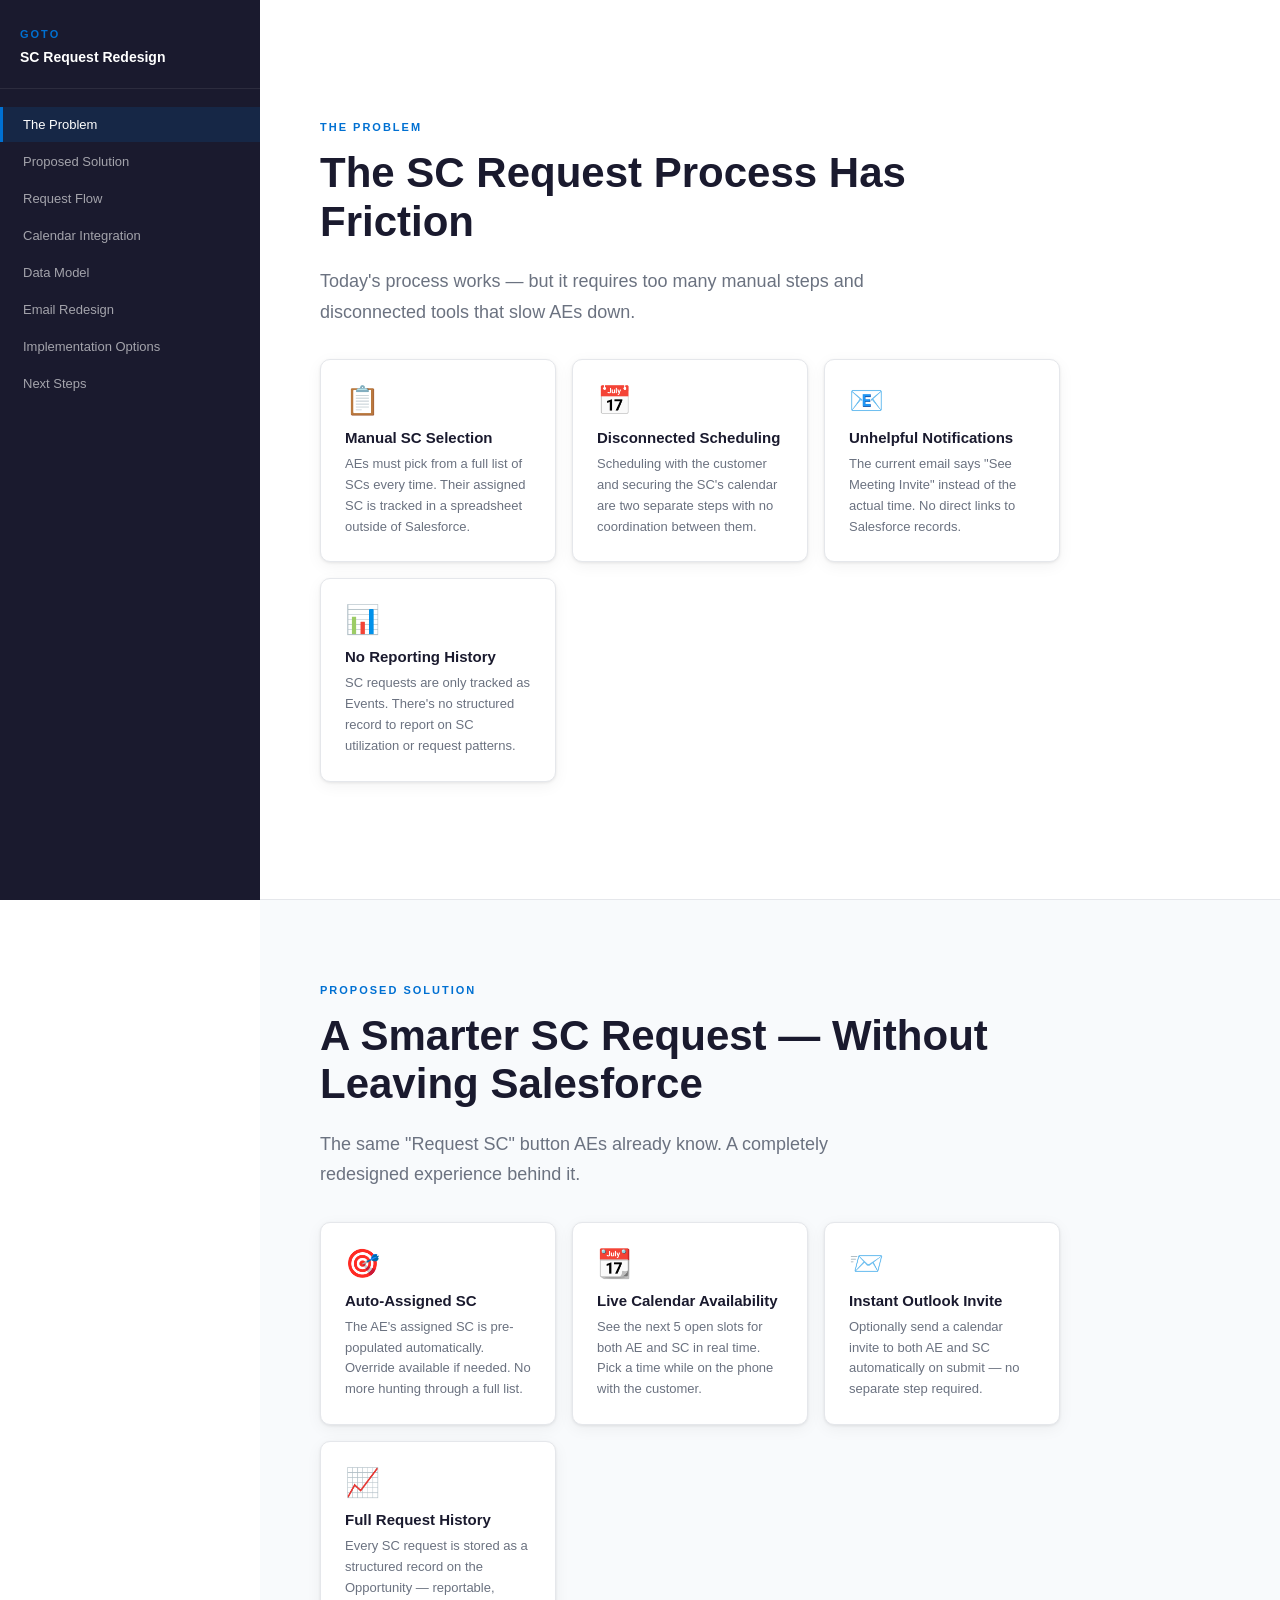
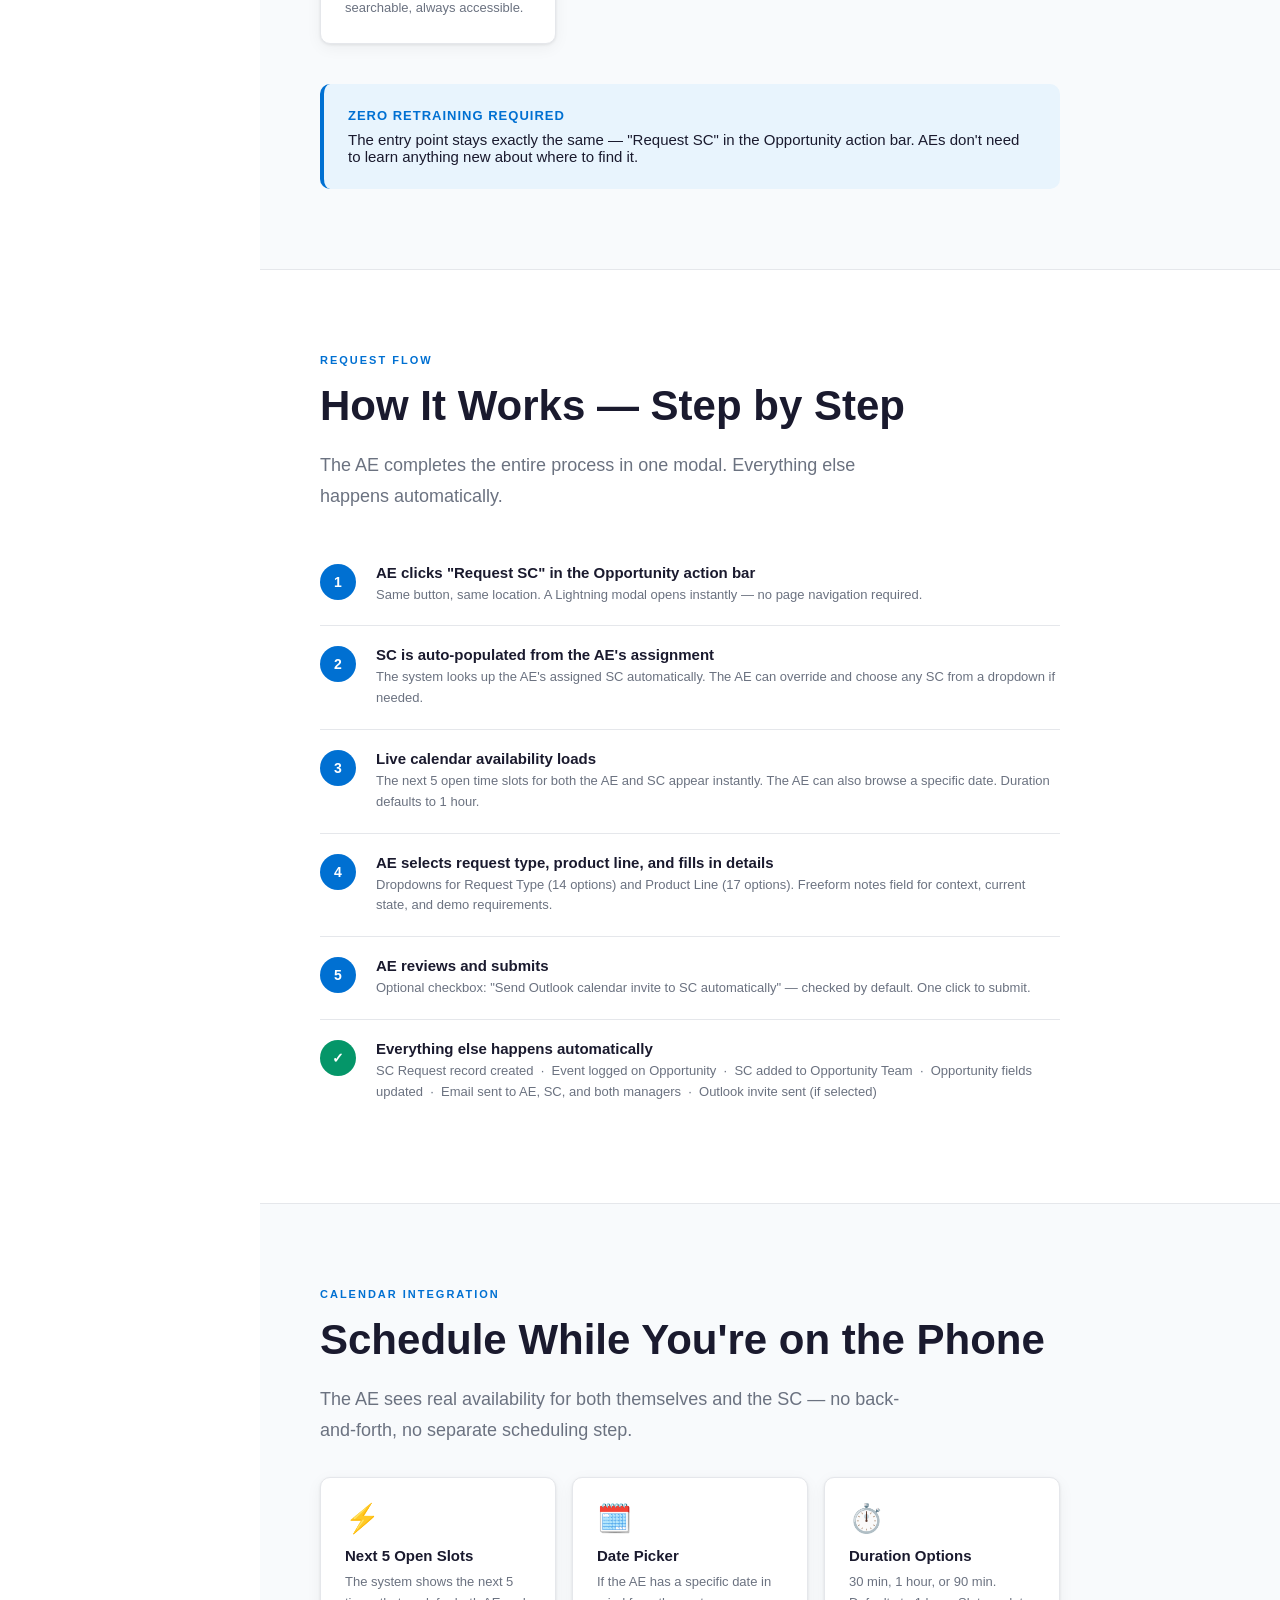
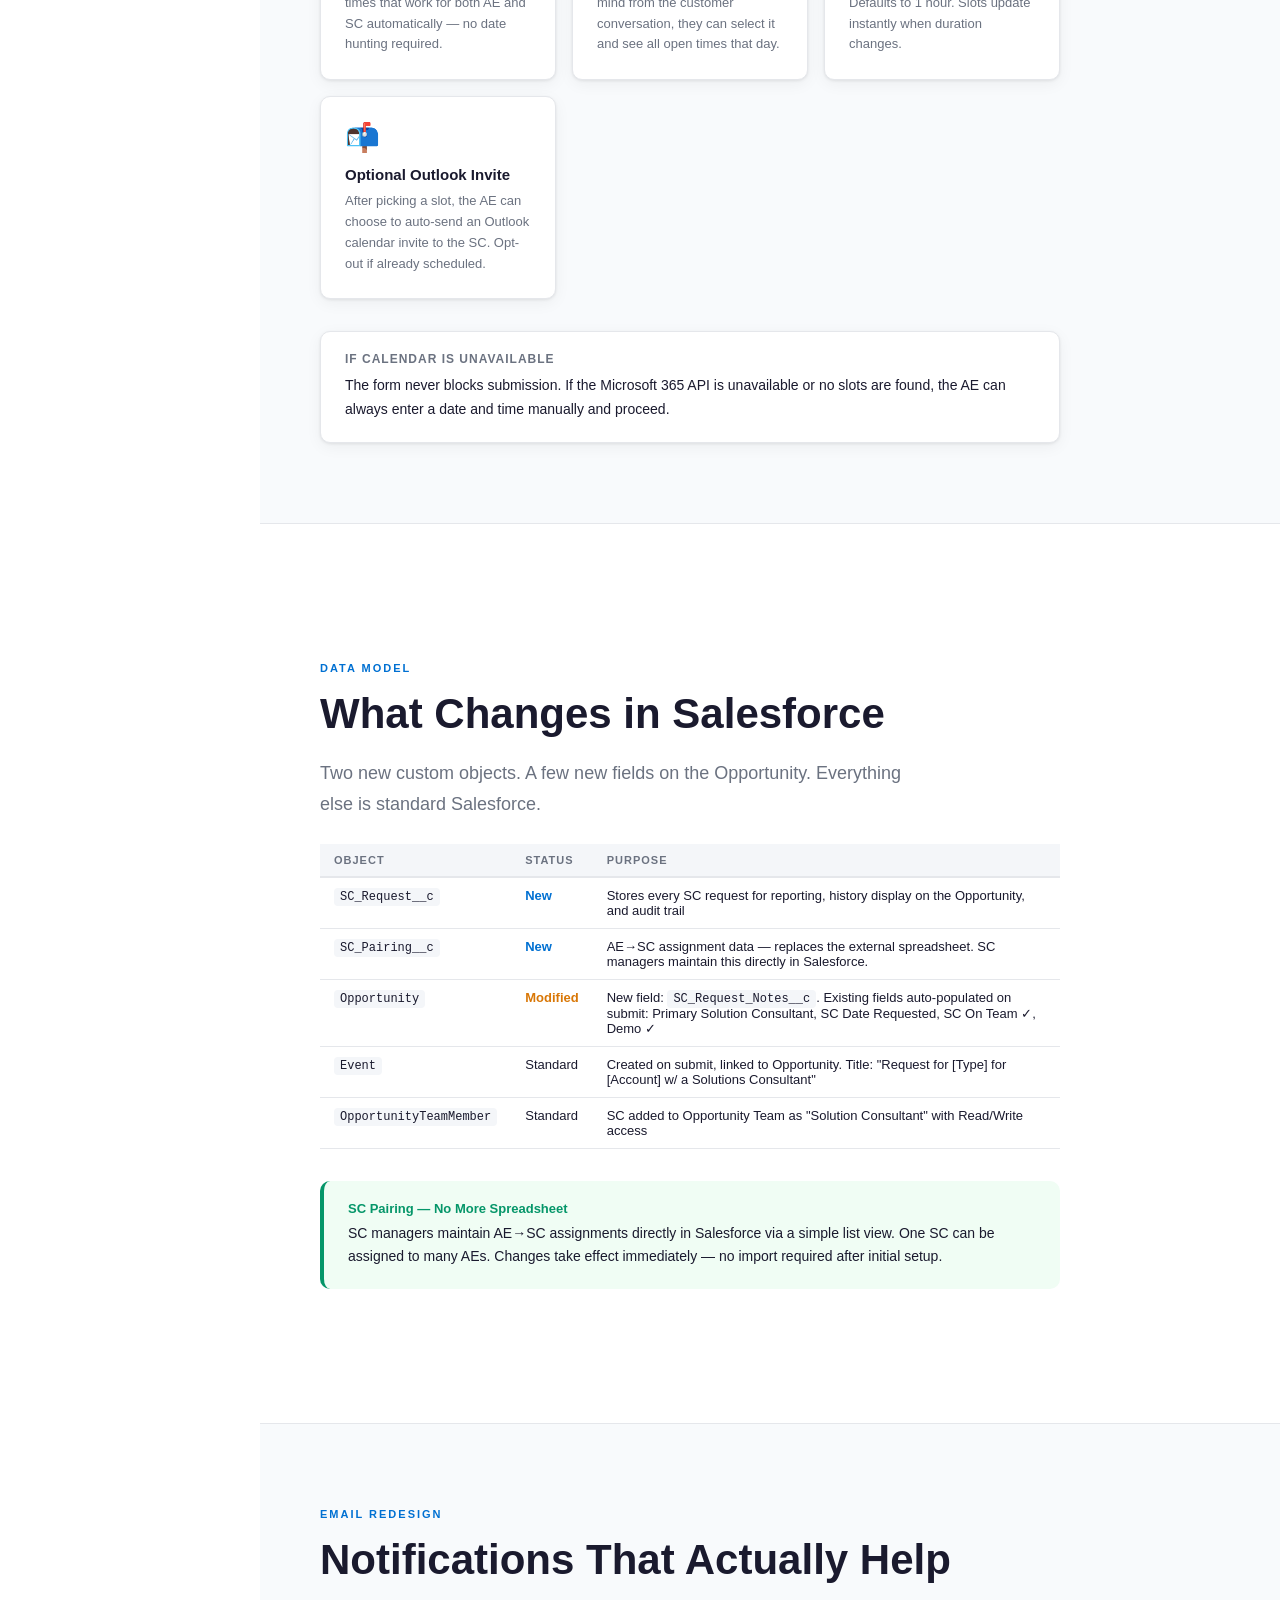
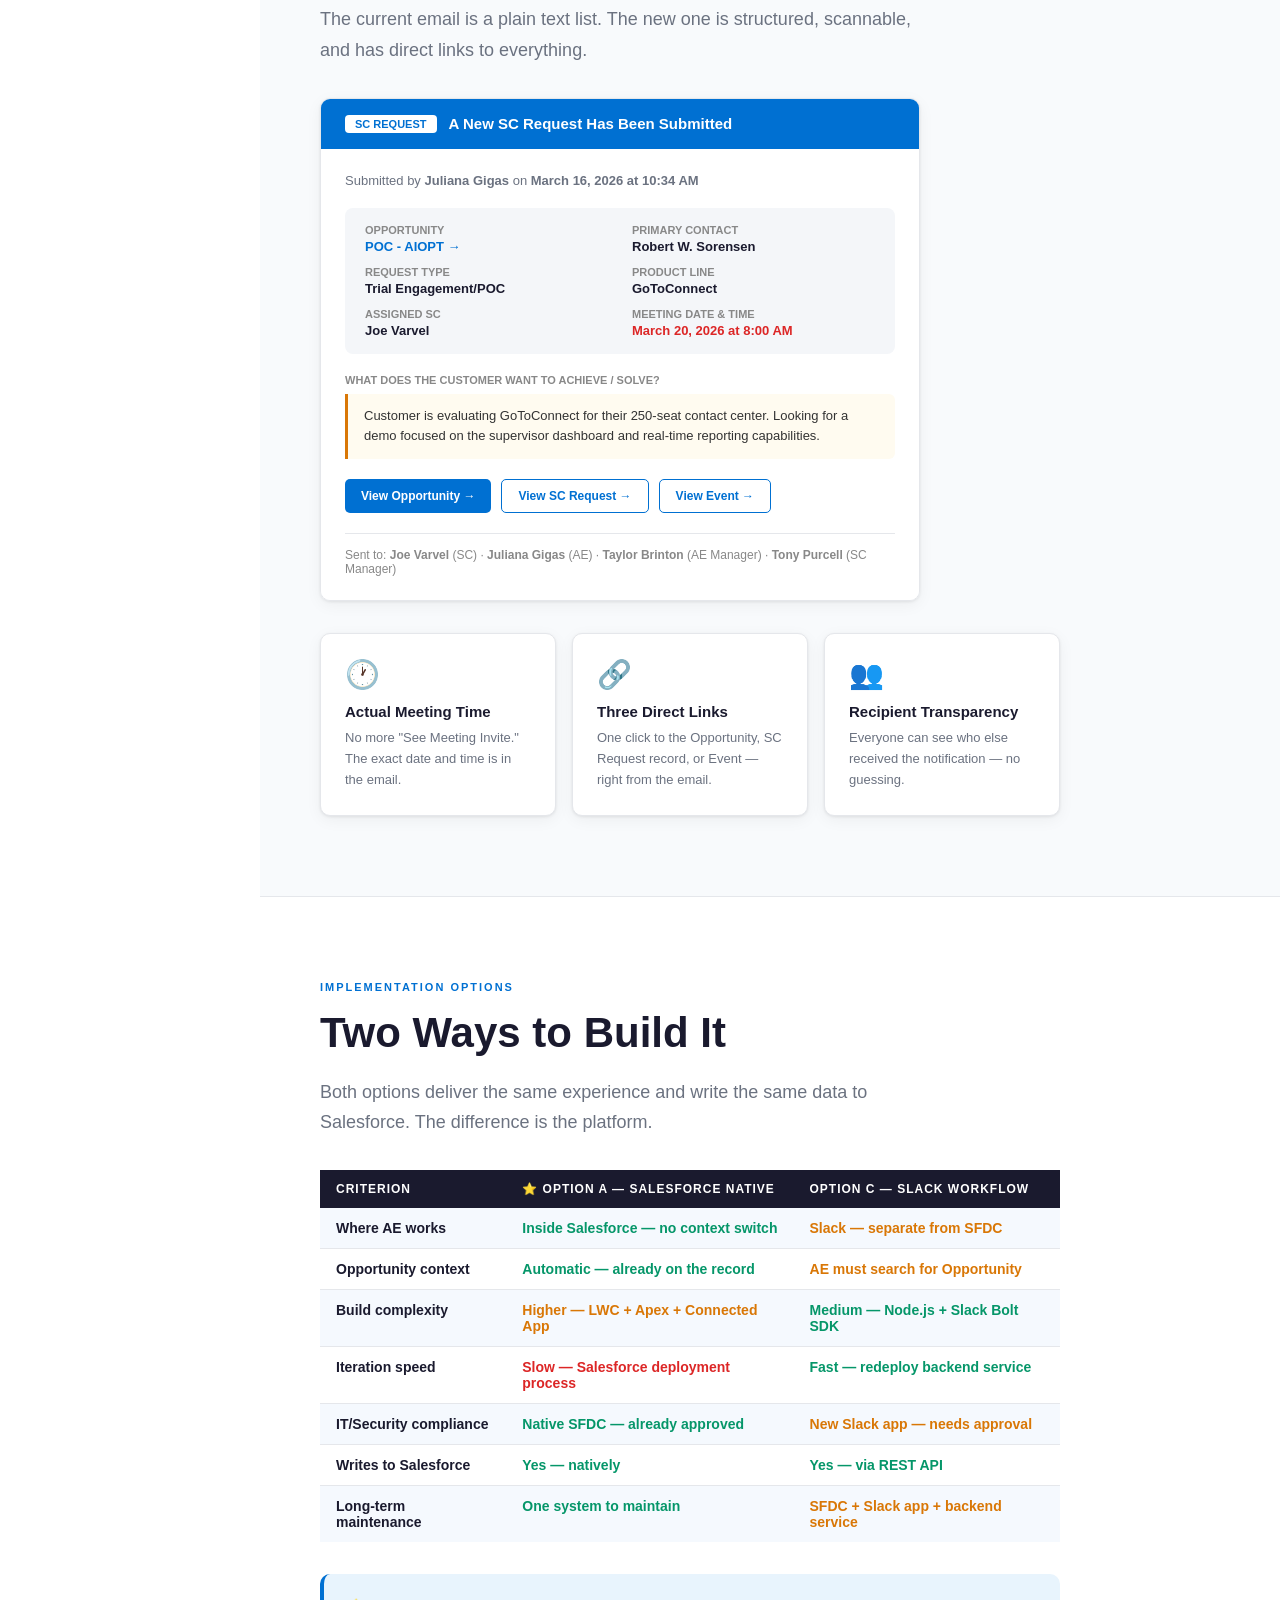
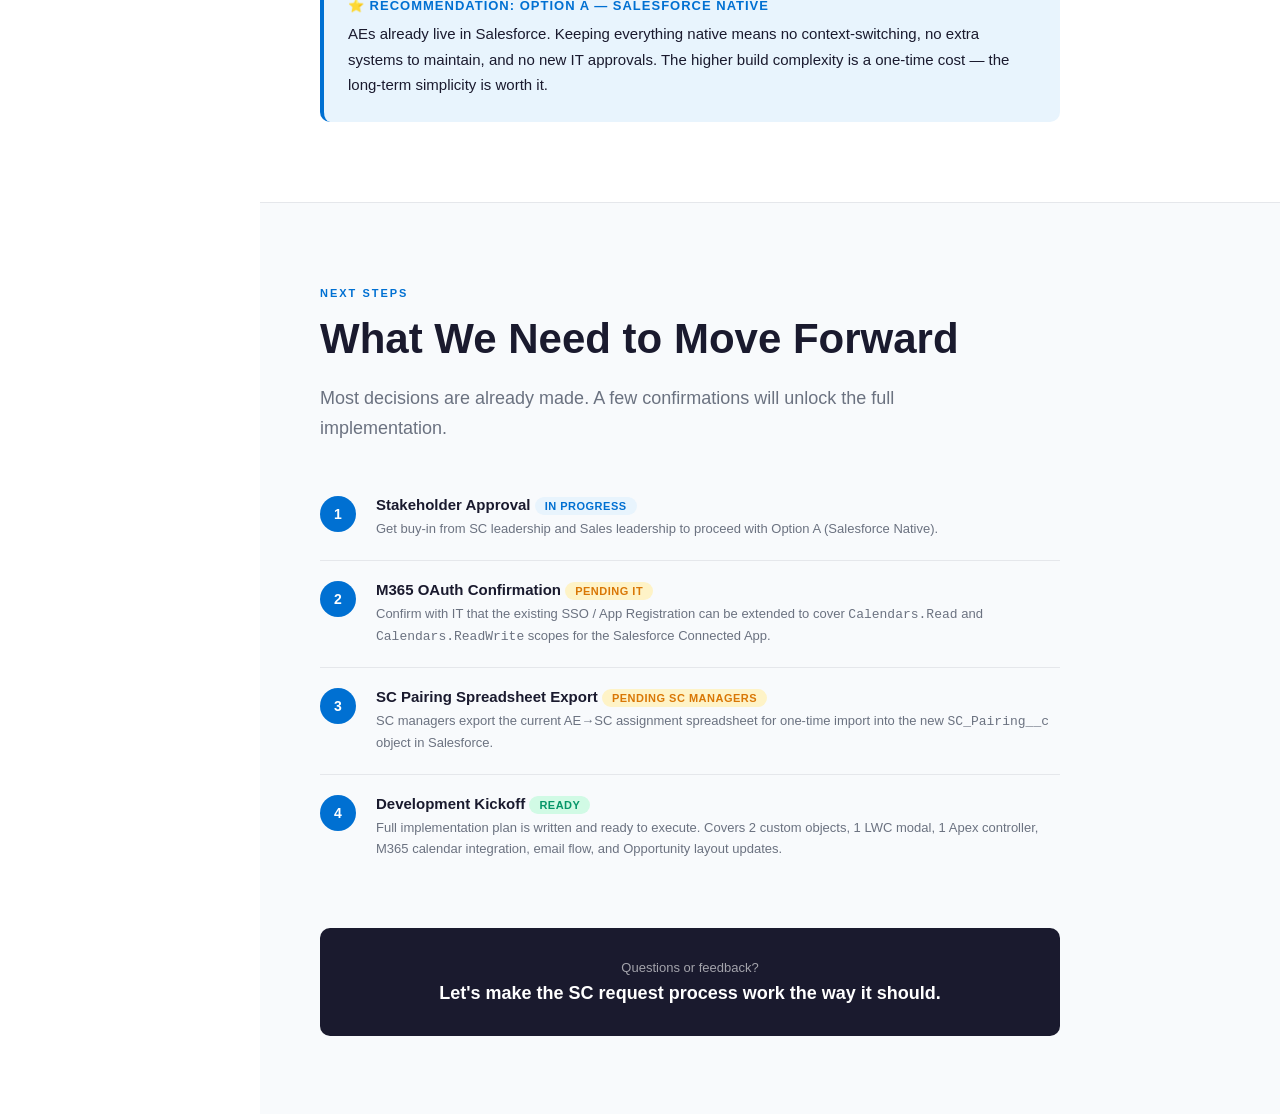
==== docs/index.html @ f07a1cd0 "feat: move site to docs/ root for GitHub Pages compatibility GitHub Pages only supports / or /docs a" ====
<!DOCTYPE html>
<html lang="en">
<head>
  <meta charset="UTF-8">
  <meta name="viewport" content="width=device-width, initial-scale=1.0">
  <title>SC Request Redesign — GoTo</title>
  <link rel="stylesheet" href="styles.css">
</head>
<body>
  <div class="layout">

    <!-- Sidebar nav -->
    <nav class="sidebar" id="sidebar">
      <div class="sidebar-header">
        <div class="sidebar-logo">GoTo</div>
        <div class="sidebar-title">SC Request Redesign</div>
      </div>
      <ul class="nav-list" id="nav-list">
        <li><a href="#problem" class="nav-link active">The Problem</a></li>
        <li><a href="#solution" class="nav-link">Proposed Solution</a></li>
        <li><a href="#flow" class="nav-link">Request Flow</a></li>
        <li><a href="#calendar" class="nav-link">Calendar Integration</a></li>
        <li><a href="#data-model" class="nav-link">Data Model</a></li>
        <li><a href="#email" class="nav-link">Email Redesign</a></li>
        <li><a href="#options" class="nav-link">Implementation Options</a></li>
        <li><a href="#next-steps" class="nav-link">Next Steps</a></li>
      </ul>
    </nav>

    <!-- Main content -->
    <main class="content" id="content">

      <!-- 1. The Problem -->
      <section id="problem" class="section">
        <div class="section-inner">
          <span class="section-label">The Problem</span>
          <h1>The SC Request Process Has Friction</h1>
          <p class="lead">Today's process works — but it requires too many manual steps and disconnected tools that slow AEs down.</p>
          <div class="cards">
            <div class="card">
              <div class="card-icon">📋</div>
              <h3>Manual SC Selection</h3>
              <p>AEs must pick from a full list of SCs every time. Their assigned SC is tracked in a spreadsheet outside of Salesforce.</p>
            </div>
            <div class="card">
              <div class="card-icon">📅</div>
              <h3>Disconnected Scheduling</h3>
              <p>Scheduling with the customer and securing the SC's calendar are two separate steps with no coordination between them.</p>
            </div>
            <div class="card">
              <div class="card-icon">📧</div>
              <h3>Unhelpful Notifications</h3>
              <p>The current email says "See Meeting Invite" instead of the actual time. No direct links to Salesforce records.</p>
            </div>
            <div class="card">
              <div class="card-icon">📊</div>
              <h3>No Reporting History</h3>
              <p>SC requests are only tracked as Events. There's no structured record to report on SC utilization or request patterns.</p>
            </div>
          </div>
        </div>
      </section>

      <!-- 2. Proposed Solution -->
      <section id="solution" class="section">
        <div class="section-inner">
          <span class="section-label">Proposed Solution</span>
          <h1>A Smarter SC Request — Without Leaving Salesforce</h1>
          <p class="lead">The same "Request SC" button AEs already know. A completely redesigned experience behind it.</p>
          <div class="cards">
            <div class="card">
              <div class="card-icon">🎯</div>
              <h3>Auto-Assigned SC</h3>
              <p>The AE's assigned SC is pre-populated automatically. Override available if needed. No more hunting through a full list.</p>
            </div>
            <div class="card">
              <div class="card-icon">📆</div>
              <h3>Live Calendar Availability</h3>
              <p>See the next 5 open slots for both AE and SC in real time. Pick a time while on the phone with the customer.</p>
            </div>
            <div class="card">
              <div class="card-icon">📨</div>
              <h3>Instant Outlook Invite</h3>
              <p>Optionally send a calendar invite to both AE and SC automatically on submit — no separate step required.</p>
            </div>
            <div class="card">
              <div class="card-icon">📈</div>
              <h3>Full Request History</h3>
              <p>Every SC request is stored as a structured record on the Opportunity — reportable, searchable, always accessible.</p>
            </div>
          </div>
          <div style="margin-top:40px;padding:24px;background:var(--blue-light);border-radius:var(--radius);border-left:4px solid var(--blue)">
            <p style="font-size:13px;font-weight:700;text-transform:uppercase;letter-spacing:1px;color:var(--blue);margin-bottom:8px">Zero Retraining Required</p>
            <p style="font-size:15px;color:var(--text)">The entry point stays exactly the same — "Request SC" in the Opportunity action bar. AEs don't need to learn anything new about where to find it.</p>
          </div>
        </div>
      </section>

      <!-- 3. Request Flow -->
      <section id="flow" class="section">
        <div class="section-inner">
          <span class="section-label">Request Flow</span>
          <h1>How It Works — Step by Step</h1>
          <p class="lead">The AE completes the entire process in one modal. Everything else happens automatically.</p>
          <div class="steps">
            <div class="step">
              <div class="step-num">1</div>
              <div class="step-body">
                <h3>AE clicks "Request SC" in the Opportunity action bar</h3>
                <p>Same button, same location. A Lightning modal opens instantly — no page navigation required.</p>
              </div>
            </div>
            <div class="step">
              <div class="step-num">2</div>
              <div class="step-body">
                <h3>SC is auto-populated from the AE's assignment</h3>
                <p>The system looks up the AE's assigned SC automatically. The AE can override and choose any SC from a dropdown if needed.</p>
              </div>
            </div>
            <div class="step">
              <div class="step-num">3</div>
              <div class="step-body">
                <h3>Live calendar availability loads</h3>
                <p>The next 5 open time slots for both the AE and SC appear instantly. The AE can also browse a specific date. Duration defaults to 1 hour.</p>
              </div>
            </div>
            <div class="step">
              <div class="step-num">4</div>
              <div class="step-body">
                <h3>AE selects request type, product line, and fills in details</h3>
                <p>Dropdowns for Request Type (14 options) and Product Line (17 options). Freeform notes field for context, current state, and demo requirements.</p>
              </div>
            </div>
            <div class="step">
              <div class="step-num">5</div>
              <div class="step-body">
                <h3>AE reviews and submits</h3>
                <p>Optional checkbox: "Send Outlook calendar invite to SC automatically" — checked by default. One click to submit.</p>
              </div>
            </div>
            <div class="step step-auto">
              <div class="step-num">✓</div>
              <div class="step-body">
                <h3>Everything else happens automatically</h3>
                <p>SC Request record created &nbsp;·&nbsp; Event logged on Opportunity &nbsp;·&nbsp; SC added to Opportunity Team &nbsp;·&nbsp; Opportunity fields updated &nbsp;·&nbsp; Email sent to AE, SC, and both managers &nbsp;·&nbsp; Outlook invite sent (if selected)</p>
              </div>
            </div>
          </div>
        </div>
      </section>

      <!-- 4. Calendar Integration -->
      <section id="calendar" class="section">
        <div class="section-inner">
          <span class="section-label">Calendar Integration</span>
          <h1>Schedule While You're on the Phone</h1>
          <p class="lead">The AE sees real availability for both themselves and the SC — no back-and-forth, no separate scheduling step.</p>
          <div class="cards">
            <div class="card">
              <div class="card-icon">⚡</div>
              <h3>Next 5 Open Slots</h3>
              <p>The system shows the next 5 times that work for both AE and SC automatically — no date hunting required.</p>
            </div>
            <div class="card">
              <div class="card-icon">🗓️</div>
              <h3>Date Picker</h3>
              <p>If the AE has a specific date in mind from the customer conversation, they can select it and see all open times that day.</p>
            </div>
            <div class="card">
              <div class="card-icon">⏱️</div>
              <h3>Duration Options</h3>
              <p>30 min, 1 hour, or 90 min. Defaults to 1 hour. Slots update instantly when duration changes.</p>
            </div>
            <div class="card">
              <div class="card-icon">📬</div>
              <h3>Optional Outlook Invite</h3>
              <p>After picking a slot, the AE can choose to auto-send an Outlook calendar invite to the SC. Opt-out if already scheduled.</p>
            </div>
          </div>
          <div style="margin-top:32px;padding:20px 24px;background:#fff;border:1px solid var(--border);border-radius:var(--radius);box-shadow:var(--shadow)">
            <p style="font-size:12px;font-weight:700;text-transform:uppercase;letter-spacing:1px;color:var(--text-muted);margin-bottom:8px">If calendar is unavailable</p>
            <p style="font-size:14px;color:var(--text);line-height:1.7">The form never blocks submission. If the Microsoft 365 API is unavailable or no slots are found, the AE can always enter a date and time manually and proceed.</p>
          </div>
        </div>
      </section>

      <!-- 5. Data Model -->
      <section id="data-model" class="section">
        <div class="section-inner">
          <span class="section-label">Data Model</span>
          <h1>What Changes in Salesforce</h1>
          <p class="lead">Two new custom objects. A few new fields on the Opportunity. Everything else is standard Salesforce.</p>
          <table class="data-table">
            <thead>
              <tr>
                <th>Object</th>
                <th>Status</th>
                <th>Purpose</th>
              </tr>
            </thead>
            <tbody>
              <tr>
                <td><code>SC_Request__c</code></td>
                <td><span class="new">New</span></td>
                <td>Stores every SC request for reporting, history display on the Opportunity, and audit trail</td>
              </tr>
              <tr>
                <td><code>SC_Pairing__c</code></td>
                <td><span class="new">New</span></td>
                <td>AE→SC assignment data — replaces the external spreadsheet. SC managers maintain this directly in Salesforce.</td>
              </tr>
              <tr>
                <td><code>Opportunity</code></td>
                <td><span class="modified">Modified</span></td>
                <td>New field: <code>SC_Request_Notes__c</code>. Existing fields auto-populated on submit: Primary Solution Consultant, SC Date Requested, SC On Team ✓, Demo ✓</td>
              </tr>
              <tr>
                <td><code>Event</code></td>
                <td>Standard</td>
                <td>Created on submit, linked to Opportunity. Title: "Request for [Type] for [Account] w/ a Solutions Consultant"</td>
              </tr>
              <tr>
                <td><code>OpportunityTeamMember</code></td>
                <td>Standard</td>
                <td>SC added to Opportunity Team as "Solution Consultant" with Read/Write access</td>
              </tr>
            </tbody>
          </table>
          <div style="margin-top:32px;padding:20px 24px;background:#f0fdf4;border-radius:var(--radius);border-left:4px solid var(--green)">
            <p style="font-size:13px;font-weight:700;color:var(--green);margin-bottom:6px">SC Pairing — No More Spreadsheet</p>
            <p style="font-size:14px;color:var(--text);line-height:1.7">SC managers maintain AE→SC assignments directly in Salesforce via a simple list view. One SC can be assigned to many AEs. Changes take effect immediately — no import required after initial setup.</p>
          </div>
        </div>
      </section>

      <!-- 6. Email Redesign -->
      <section id="email" class="section">
        <div class="section-inner">
          <span class="section-label">Email Redesign</span>
          <h1>Notifications That Actually Help</h1>
          <p class="lead">The current email is a plain text list. The new one is structured, scannable, and has direct links to everything.</p>
          <div class="email-mockup">
            <div class="email-header">
              <div class="email-header-badge">SC REQUEST</div>
              <div class="email-header-title">A New SC Request Has Been Submitted</div>
            </div>
            <div class="email-body">
              <p class="email-meta">Submitted by <strong>Juliana Gigas</strong> on <strong>March 16, 2026 at 10:34 AM</strong></p>
              <div class="email-grid">
                <div>
                  <div class="email-field-label">Opportunity</div>
                  <div class="email-field-value link">POC - AIOPT →</div>
                </div>
                <div>
                  <div class="email-field-label">Primary Contact</div>
                  <div class="email-field-value">Robert W. Sorensen</div>
                </div>
                <div>
                  <div class="email-field-label">Request Type</div>
                  <div class="email-field-value">Trial Engagement/POC</div>
                </div>
                <div>
                  <div class="email-field-label">Product Line</div>
                  <div class="email-field-value">GoToConnect</div>
                </div>
                <div>
                  <div class="email-field-label">Assigned SC</div>
                  <div class="email-field-value">Joe Varvel</div>
                </div>
                <div>
                  <div class="email-field-label">Meeting Date &amp; Time</div>
                  <div class="email-field-value date">March 20, 2026 at 8:00 AM</div>
                </div>
              </div>
              <div class="email-notes">
                <div class="email-notes-label">What does the customer want to achieve / solve?</div>
                <div class="email-notes-body">Customer is evaluating GoToConnect for their 250-seat contact center. Looking for a demo focused on the supervisor dashboard and real-time reporting capabilities.</div>
              </div>
              <div class="email-actions">
                <button class="email-btn email-btn-primary">View Opportunity →</button>
                <button class="email-btn email-btn-secondary">View SC Request →</button>
                <button class="email-btn email-btn-secondary">View Event →</button>
              </div>
              <div class="email-footer">
                Sent to: <strong>Joe Varvel</strong> (SC) · <strong>Juliana Gigas</strong> (AE) · <strong>Taylor Brinton</strong> (AE Manager) · <strong>Tony Purcell</strong> (SC Manager)
              </div>
            </div>
          </div>
          <div class="cards" style="margin-top:32px">
            <div class="card">
              <div class="card-icon">🕐</div>
              <h3>Actual Meeting Time</h3>
              <p>No more "See Meeting Invite." The exact date and time is in the email.</p>
            </div>
            <div class="card">
              <div class="card-icon">🔗</div>
              <h3>Three Direct Links</h3>
              <p>One click to the Opportunity, SC Request record, or Event — right from the email.</p>
            </div>
            <div class="card">
              <div class="card-icon">👥</div>
              <h3>Recipient Transparency</h3>
              <p>Everyone can see who else received the notification — no guessing.</p>
            </div>
          </div>
        </div>
      </section>

      <!-- 7. Implementation Options -->
      <section id="options" class="section">
        <div class="section-inner">
          <span class="section-label">Implementation Options</span>
          <h1>Two Ways to Build It</h1>
          <p class="lead">Both options deliver the same experience and write the same data to Salesforce. The difference is the platform.</p>
          <table class="compare">
            <thead>
              <tr>
                <th>Criterion</th>
                <th>⭐ Option A — Salesforce Native</th>
                <th>Option C — Slack Workflow</th>
              </tr>
            </thead>
            <tbody>
              <tr class="highlight">
                <td><strong>Where AE works</strong></td>
                <td class="yes">Inside Salesforce — no context switch</td>
                <td class="partial">Slack — separate from SFDC</td>
              </tr>
              <tr>
                <td><strong>Opportunity context</strong></td>
                <td class="yes">Automatic — already on the record</td>
                <td class="partial">AE must search for Opportunity</td>
              </tr>
              <tr class="highlight">
                <td><strong>Build complexity</strong></td>
                <td class="partial">Higher — LWC + Apex + Connected App</td>
                <td class="yes">Medium — Node.js + Slack Bolt SDK</td>
              </tr>
              <tr>
                <td><strong>Iteration speed</strong></td>
                <td class="no">Slow — Salesforce deployment process</td>
                <td class="yes">Fast — redeploy backend service</td>
              </tr>
              <tr class="highlight">
                <td><strong>IT/Security compliance</strong></td>
                <td class="yes">Native SFDC — already approved</td>
                <td class="partial">New Slack app — needs approval</td>
              </tr>
              <tr>
                <td><strong>Writes to Salesforce</strong></td>
                <td class="yes">Yes — natively</td>
                <td class="yes">Yes — via REST API</td>
              </tr>
              <tr class="highlight">
                <td><strong>Long-term maintenance</strong></td>
                <td class="yes">One system to maintain</td>
                <td class="partial">SFDC + Slack app + backend service</td>
              </tr>
            </tbody>
          </table>
          <div style="margin-top:32px;padding:24px;background:var(--blue-light);border-radius:var(--radius);border-left:4px solid var(--blue)">
            <p style="font-size:13px;font-weight:700;text-transform:uppercase;letter-spacing:1px;color:var(--blue);margin-bottom:8px">⭐ Recommendation: Option A — Salesforce Native</p>
            <p style="font-size:15px;color:var(--text);line-height:1.7">AEs already live in Salesforce. Keeping everything native means no context-switching, no extra systems to maintain, and no new IT approvals. The higher build complexity is a one-time cost — the long-term simplicity is worth it.</p>
          </div>
        </div>
      </section>

      <!-- 8. Next Steps -->
      <section id="next-steps" class="section">
        <div class="section-inner">
          <span class="section-label">Next Steps</span>
          <h1>What We Need to Move Forward</h1>
          <p class="lead">Most decisions are already made. A few confirmations will unlock the full implementation.</p>
          <div class="steps">
            <div class="step">
              <div class="step-num">1</div>
              <div class="step-body">
                <h3>Stakeholder Approval <span class="badge badge-blue">In Progress</span></h3>
                <p>Get buy-in from SC leadership and Sales leadership to proceed with Option A (Salesforce Native).</p>
              </div>
            </div>
            <div class="step">
              <div class="step-num">2</div>
              <div class="step-body">
                <h3>M365 OAuth Confirmation <span class="badge badge-amber">Pending IT</span></h3>
                <p>Confirm with IT that the existing SSO / App Registration can be extended to cover <code>Calendars.Read</code> and <code>Calendars.ReadWrite</code> scopes for the Salesforce Connected App.</p>
              </div>
            </div>
            <div class="step">
              <div class="step-num">3</div>
              <div class="step-body">
                <h3>SC Pairing Spreadsheet Export <span class="badge badge-amber">Pending SC Managers</span></h3>
                <p>SC managers export the current AE→SC assignment spreadsheet for one-time import into the new <code>SC_Pairing__c</code> object in Salesforce.</p>
              </div>
            </div>
            <div class="step">
              <div class="step-num">4</div>
              <div class="step-body">
                <h3>Development Kickoff <span class="badge badge-green">Ready</span></h3>
                <p>Full implementation plan is written and ready to execute. Covers 2 custom objects, 1 LWC modal, 1 Apex controller, M365 calendar integration, email flow, and Opportunity layout updates.</p>
              </div>
            </div>
          </div>
          <div style="margin-top:48px;padding:32px;background:var(--text);border-radius:var(--radius);text-align:center">
            <p style="color:rgba(255,255,255,0.6);font-size:13px;margin-bottom:8px">Questions or feedback?</p>
            <p style="color:#fff;font-size:18px;font-weight:600">Let's make the SC request process work the way it should.</p>
          </div>
        </div>
      </section>

    </main>
  </div>
  <script src="app.js"></script>
</body>
</html>
---- docs/styles.css ----
/* ── Reset & base ─────────────────────────── */
*, *::before, *::after { box-sizing: border-box; margin: 0; padding: 0; }

:root {
  --sidebar-width: 260px;
  --blue: #0070d2;
  --blue-dark: #005fb2;
  --blue-light: #e8f4fd;
  --text: #1a1a2e;
  --text-muted: #6b7280;
  --border: #e5e7eb;
  --bg: #ffffff;
  --section-bg-alt: #f8fafc;
  --green: #059669;
  --amber: #d97706;
  --red: #dc2626;
  --radius: 10px;
  --shadow: 0 1px 3px rgba(0,0,0,0.08), 0 4px 16px rgba(0,0,0,0.05);
}

html { scroll-behavior: smooth; }
body { font-family: -apple-system, BlinkMacSystemFont, 'Segoe UI', sans-serif; color: var(--text); background: var(--bg); }

/* ── Layout ───────────────────────────────── */
.layout { display: flex; min-height: 100vh; }

/* ── Sidebar ──────────────────────────────── */
.sidebar {
  width: var(--sidebar-width);
  background: var(--text);
  position: fixed;
  top: 0; left: 0; bottom: 0;
  display: flex; flex-direction: column;
  z-index: 100;
  overflow-y: auto;
}
.sidebar-header {
  padding: 28px 20px 20px;
  border-bottom: 1px solid rgba(255,255,255,0.08);
}
.sidebar-logo {
  font-size: 11px; font-weight: 700; letter-spacing: 2px;
  text-transform: uppercase; color: var(--blue); margin-bottom: 8px;
}
.sidebar-title {
  font-size: 14px; font-weight: 600; color: #fff; line-height: 1.4;
}
.nav-list { list-style: none; padding: 16px 0; }
.nav-list li { margin: 2px 0; }
.nav-link {
  display: block; padding: 10px 20px;
  color: rgba(255,255,255,0.6); text-decoration: none;
  font-size: 13px; font-weight: 500;
  transition: all 0.15s; border-left: 3px solid transparent;
}
.nav-link:hover { color: #fff; background: rgba(255,255,255,0.06); }
.nav-link.active { color: #fff; border-left-color: var(--blue); background: rgba(0,112,210,0.15); }

/* ── Content ──────────────────────────────── */
.content { margin-left: var(--sidebar-width); flex: 1; }

/* ── Sections ─────────────────────────────── */
.section { min-height: 100vh; display: flex; align-items: center; border-bottom: 1px solid var(--border); }
.section:nth-child(even) { background: var(--section-bg-alt); }
.section-inner { max-width: 860px; padding: 80px 60px; width: 100%; }
.section-label {
  display: inline-block; font-size: 11px; font-weight: 700;
  letter-spacing: 2px; text-transform: uppercase;
  color: var(--blue); margin-bottom: 16px;
}
.section-inner h1 { font-size: 42px; font-weight: 700; line-height: 1.15; margin-bottom: 20px; color: var(--text); }
.lead { font-size: 18px; color: var(--text-muted); line-height: 1.7; max-width: 600px; }

/* ── Cards ────────────────────────────────── */
.cards { display: grid; grid-template-columns: repeat(auto-fit, minmax(220px, 1fr)); gap: 16px; margin-top: 32px; }
.card { background: var(--bg); border: 1px solid var(--border); border-radius: var(--radius); padding: 24px; box-shadow: var(--shadow); }
.card-icon { font-size: 28px; margin-bottom: 12px; }
.card h3 { font-size: 15px; font-weight: 600; margin-bottom: 8px; }
.card p { font-size: 13px; color: var(--text-muted); line-height: 1.6; }

/* ── Comparison table ─────────────────────── */
.compare { width: 100%; border-collapse: collapse; margin-top: 32px; font-size: 14px; }
.compare th { background: var(--text); color: #fff; padding: 12px 16px; text-align: left; font-size: 12px; text-transform: uppercase; letter-spacing: 1px; }
.compare td { padding: 12px 16px; border-bottom: 1px solid var(--border); vertical-align: top; }
.compare tr:last-child td { border-bottom: none; }
.compare .yes { color: var(--green); font-weight: 600; }
.compare .no { color: var(--red); font-weight: 600; }
.compare .partial { color: var(--amber); font-weight: 600; }
.compare .highlight { background: rgba(0,112,210,0.04); }

/* ── Step flow ────────────────────────────── */
.steps { margin-top: 32px; display: flex; flex-direction: column; gap: 0; }
.step { display: flex; gap: 20px; align-items: flex-start; padding: 20px 0; border-bottom: 1px solid var(--border); }
.step:last-child { border-bottom: none; }
.step-num { width: 36px; height: 36px; border-radius: 50%; background: var(--blue); color: #fff; display: flex; align-items: center; justify-content: center; font-size: 14px; font-weight: 700; flex-shrink: 0; }
.step-body h3 { font-size: 15px; font-weight: 600; margin-bottom: 4px; }
.step-body p { font-size: 13px; color: var(--text-muted); line-height: 1.6; }
.step-auto .step-num { background: var(--green); }

/* ── Badge ────────────────────────────────── */
.badge { display: inline-block; padding: 3px 10px; border-radius: 20px; font-size: 11px; font-weight: 600; text-transform: uppercase; letter-spacing: 0.5px; }
.badge-blue { background: var(--blue-light); color: var(--blue); }
.badge-green { background: #d1fae5; color: var(--green); }
.badge-amber { background: #fef3c7; color: var(--amber); }

/* ── Email mockup ─────────────────────────── */
.email-mockup { border: 1px solid var(--border); border-radius: var(--radius); overflow: hidden; box-shadow: var(--shadow); margin-top: 32px; max-width: 600px; }
.email-header { background: var(--blue); padding: 16px 24px; display: flex; align-items: center; gap: 12px; }
.email-header-badge { background: #fff; color: var(--blue); font-size: 11px; font-weight: 700; padding: 3px 10px; border-radius: 4px; }
.email-header-title { color: #fff; font-size: 15px; font-weight: 600; }
.email-body { padding: 24px; background: #fff; color: var(--text); }
.email-meta { font-size: 13px; color: var(--text-muted); margin-bottom: 20px; }
.email-grid { display: grid; grid-template-columns: 1fr 1fr; gap: 12px 24px; background: #f4f6f9; border-radius: 8px; padding: 16px 20px; margin-bottom: 20px; }
.email-field-label { font-size: 11px; text-transform: uppercase; color: #888; font-weight: 600; margin-bottom: 3px; }
.email-field-value { font-size: 13px; font-weight: 600; }
.email-field-value.link { color: var(--blue); }
.email-field-value.date { color: var(--red); }
.email-notes { margin-bottom: 20px; }
.email-notes-label { font-size: 11px; text-transform: uppercase; color: #888; font-weight: 600; margin-bottom: 8px; }
.email-notes-body { background: #fffbf0; border-left: 3px solid var(--amber); padding: 12px 16px; border-radius: 0 6px 6px 0; font-size: 13px; line-height: 1.6; color: #333; }
.email-actions { display: flex; gap: 10px; margin-bottom: 20px; flex-wrap: wrap; }
.email-btn { padding: 9px 16px; border-radius: 5px; font-size: 12px; font-weight: 600; cursor: pointer; border: none; }
.email-btn-primary { background: var(--blue); color: #fff; }
.email-btn-secondary { background: #fff; color: var(--blue); border: 1.5px solid var(--blue); }
.email-footer { border-top: 1px solid var(--border); padding-top: 14px; font-size: 12px; color: #888; }

/* ── Data table ───────────────────────────── */
.data-table { width: 100%; border-collapse: collapse; font-size: 13px; margin-top: 24px; }
.data-table th { background: #f4f6f9; padding: 10px 14px; text-align: left; font-size: 11px; text-transform: uppercase; letter-spacing: 1px; color: var(--text-muted); border-bottom: 2px solid var(--border); }
.data-table td { padding: 10px 14px; border-bottom: 1px solid var(--border); vertical-align: top; }
.data-table code { background: #f4f6f9; padding: 2px 6px; border-radius: 4px; font-size: 12px; font-family: 'SF Mono', 'Fira Code', monospace; }
.data-table .new { color: var(--blue); font-weight: 600; }
.data-table .modified { color: var(--amber); font-weight: 600; }

/* ── Responsive ───────────────────────────── */
@media (max-width: 768px) {
  .sidebar { transform: translateX(-100%); transition: transform 0.2s; }
  .sidebar.open { transform: translateX(0); }
  .content { margin-left: 0; }
  .section-inner { padding: 48px 24px; }
  .section-inner h1 { font-size: 28px; }
  .email-grid { grid-template-columns: 1fr; }
}
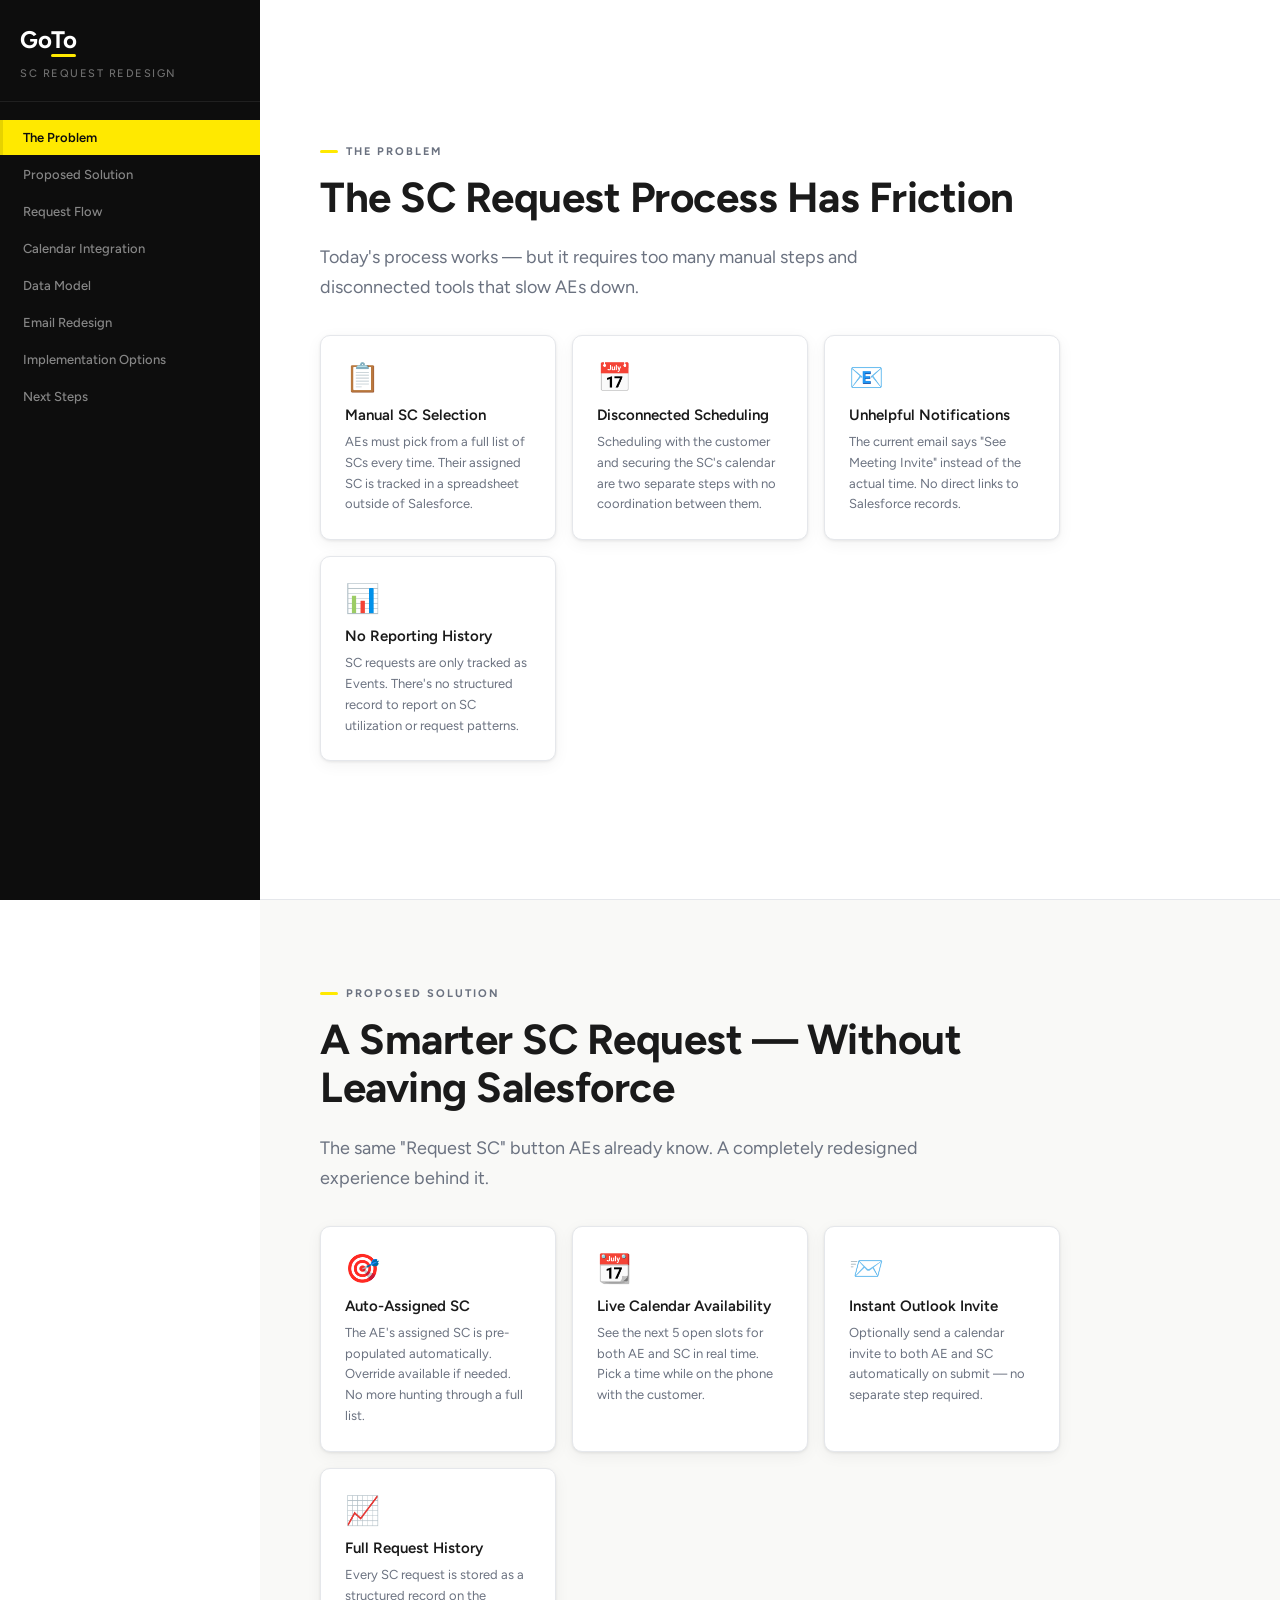
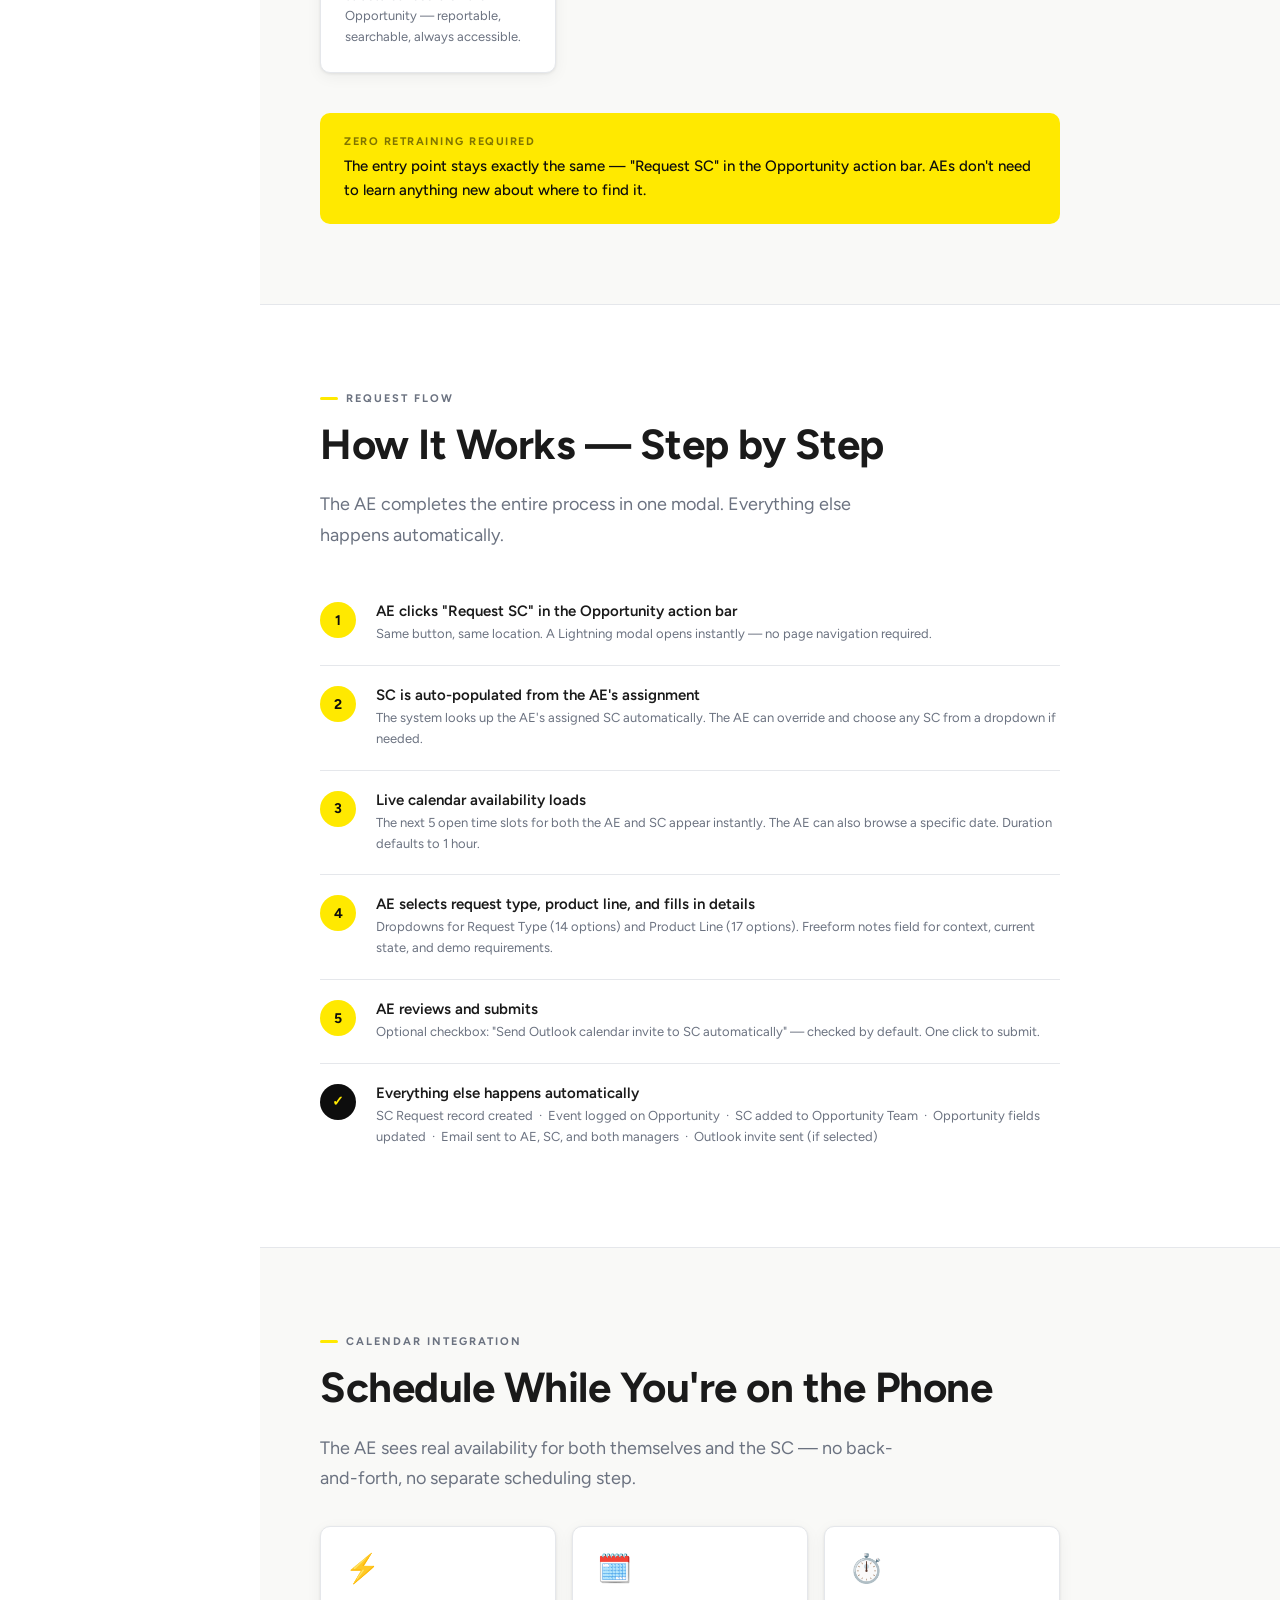
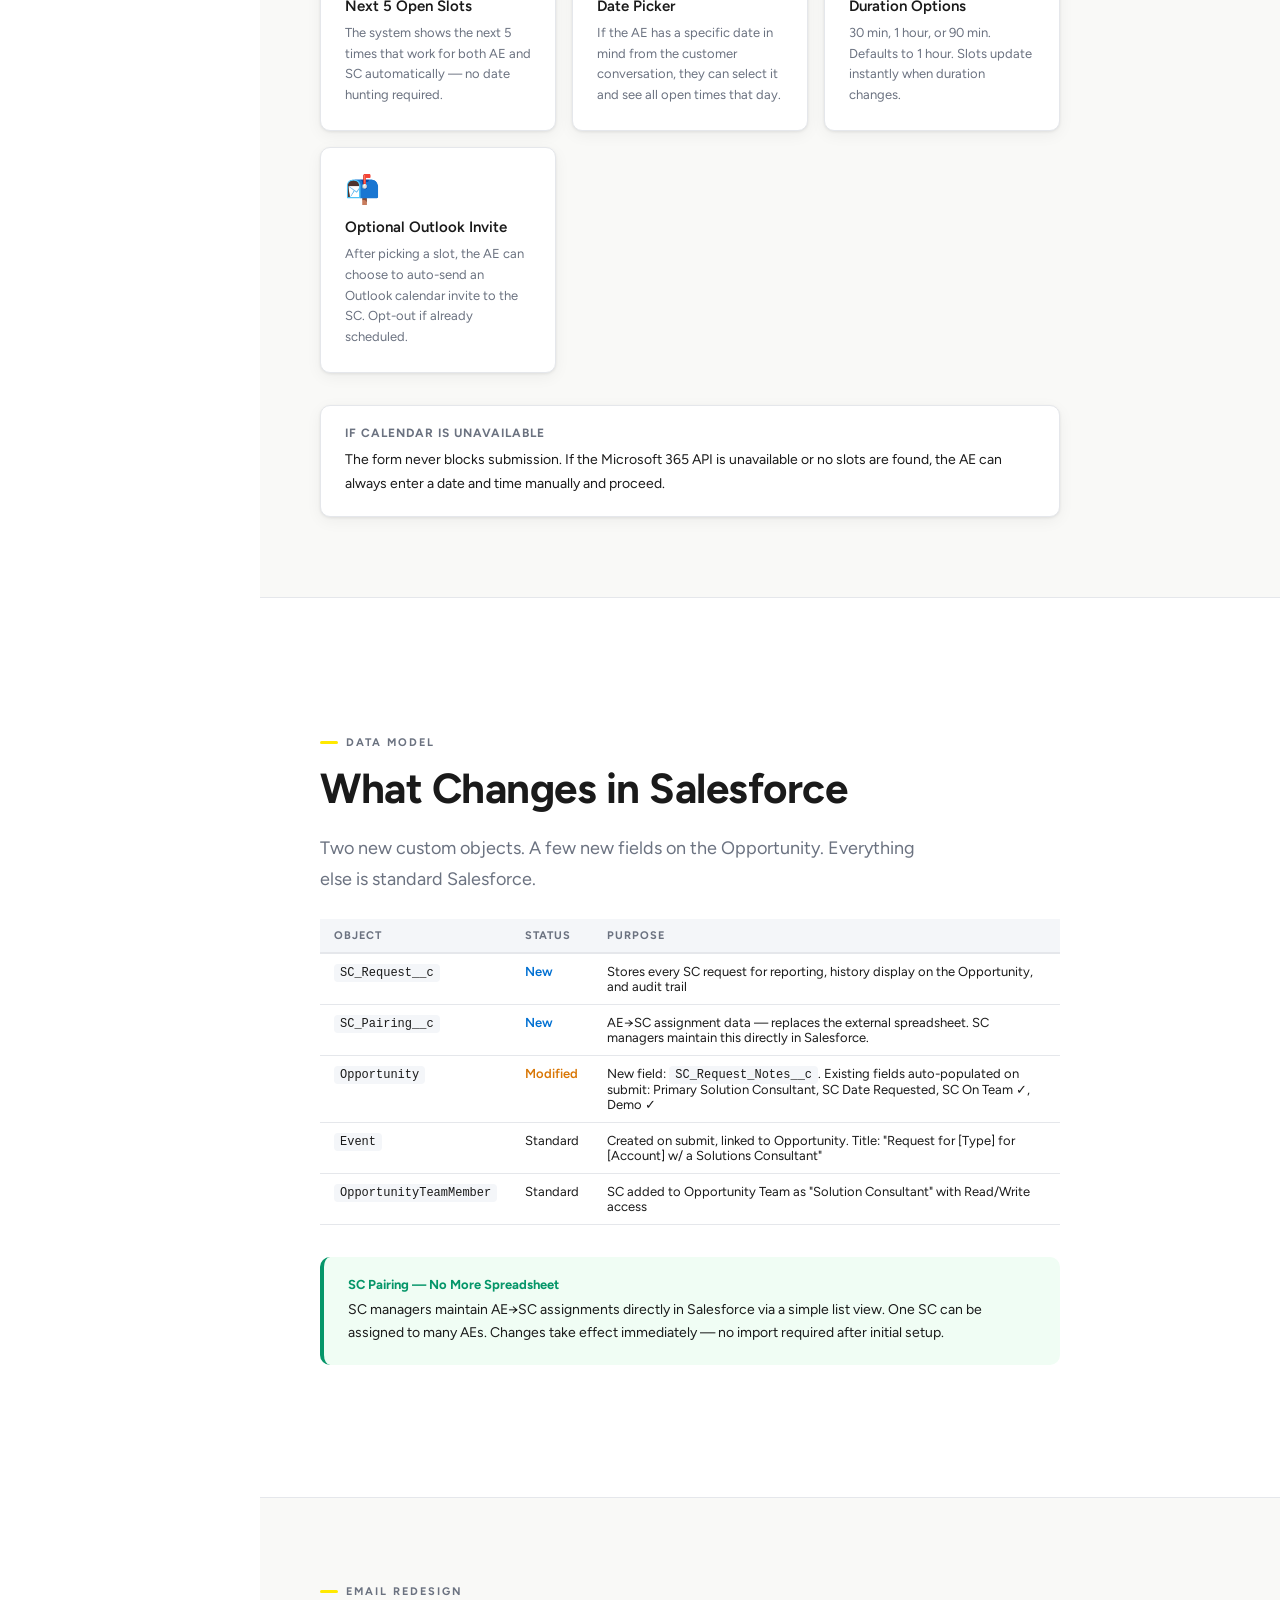
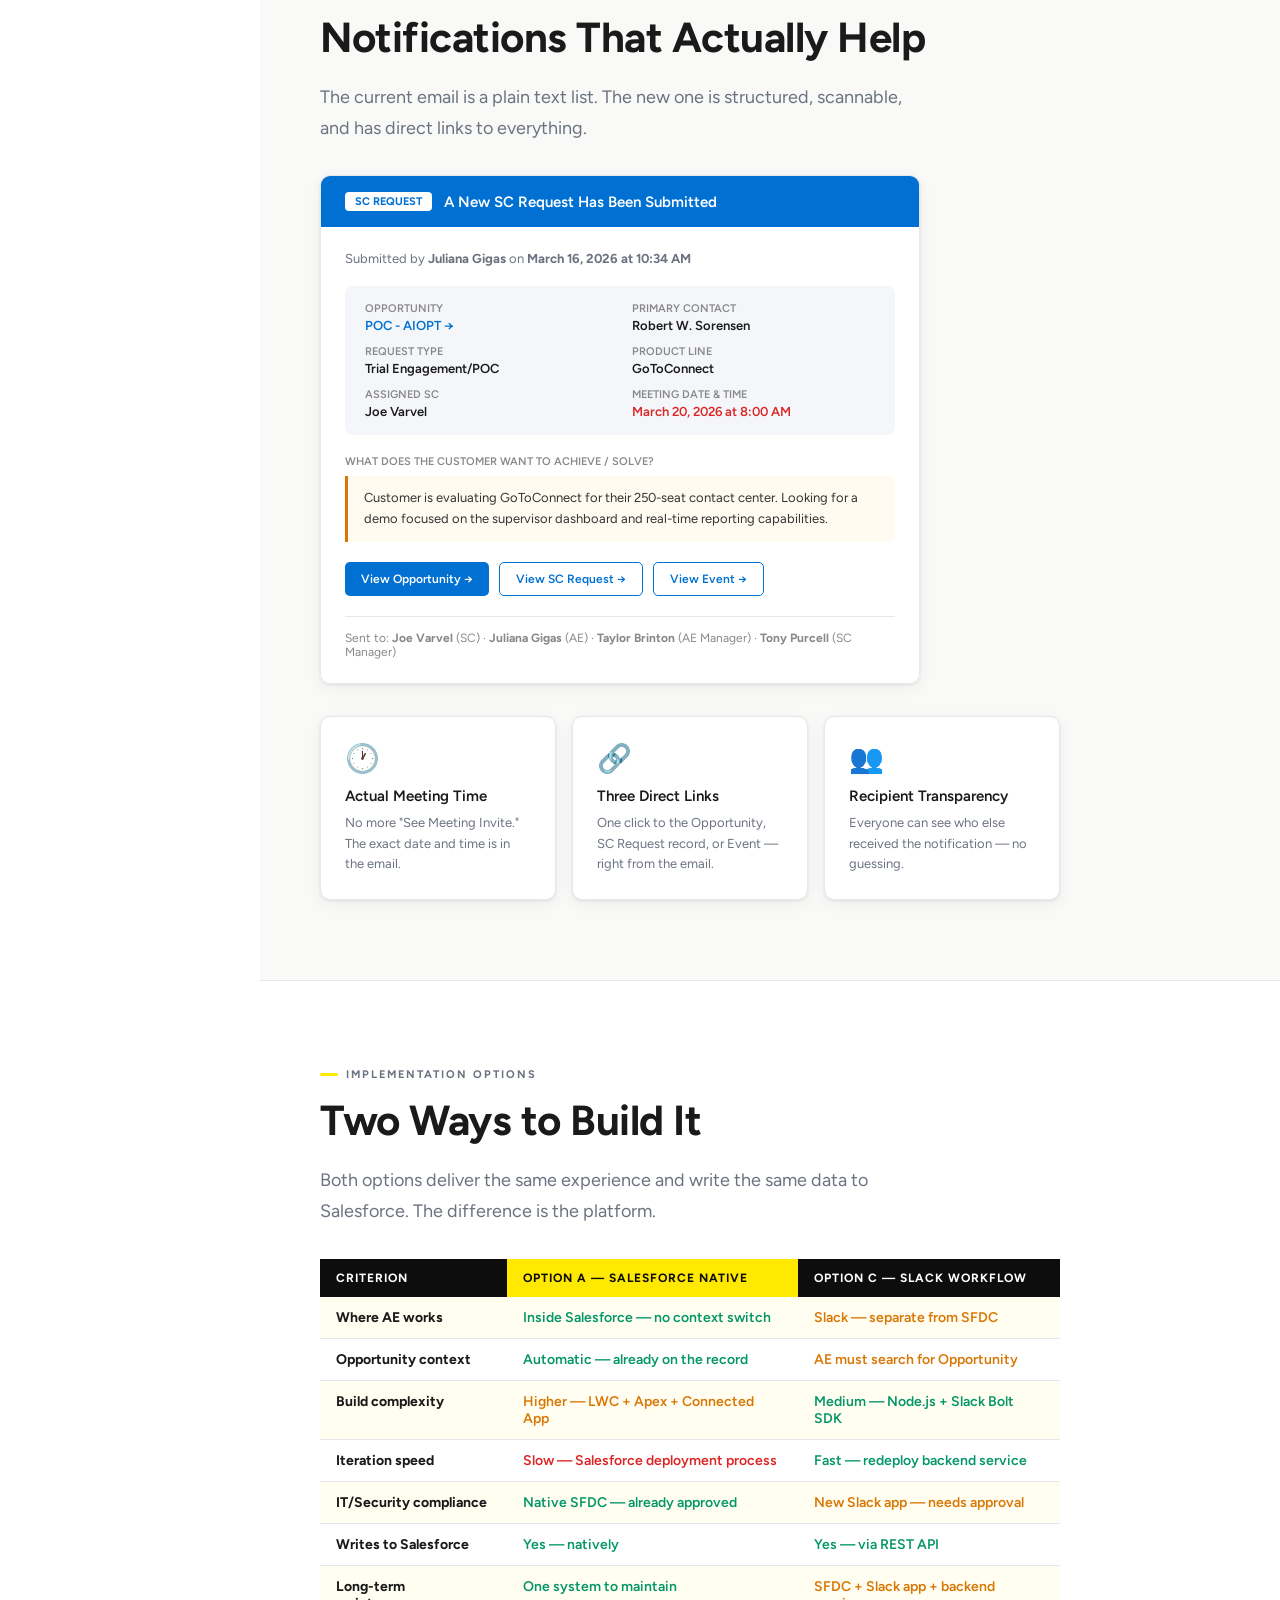
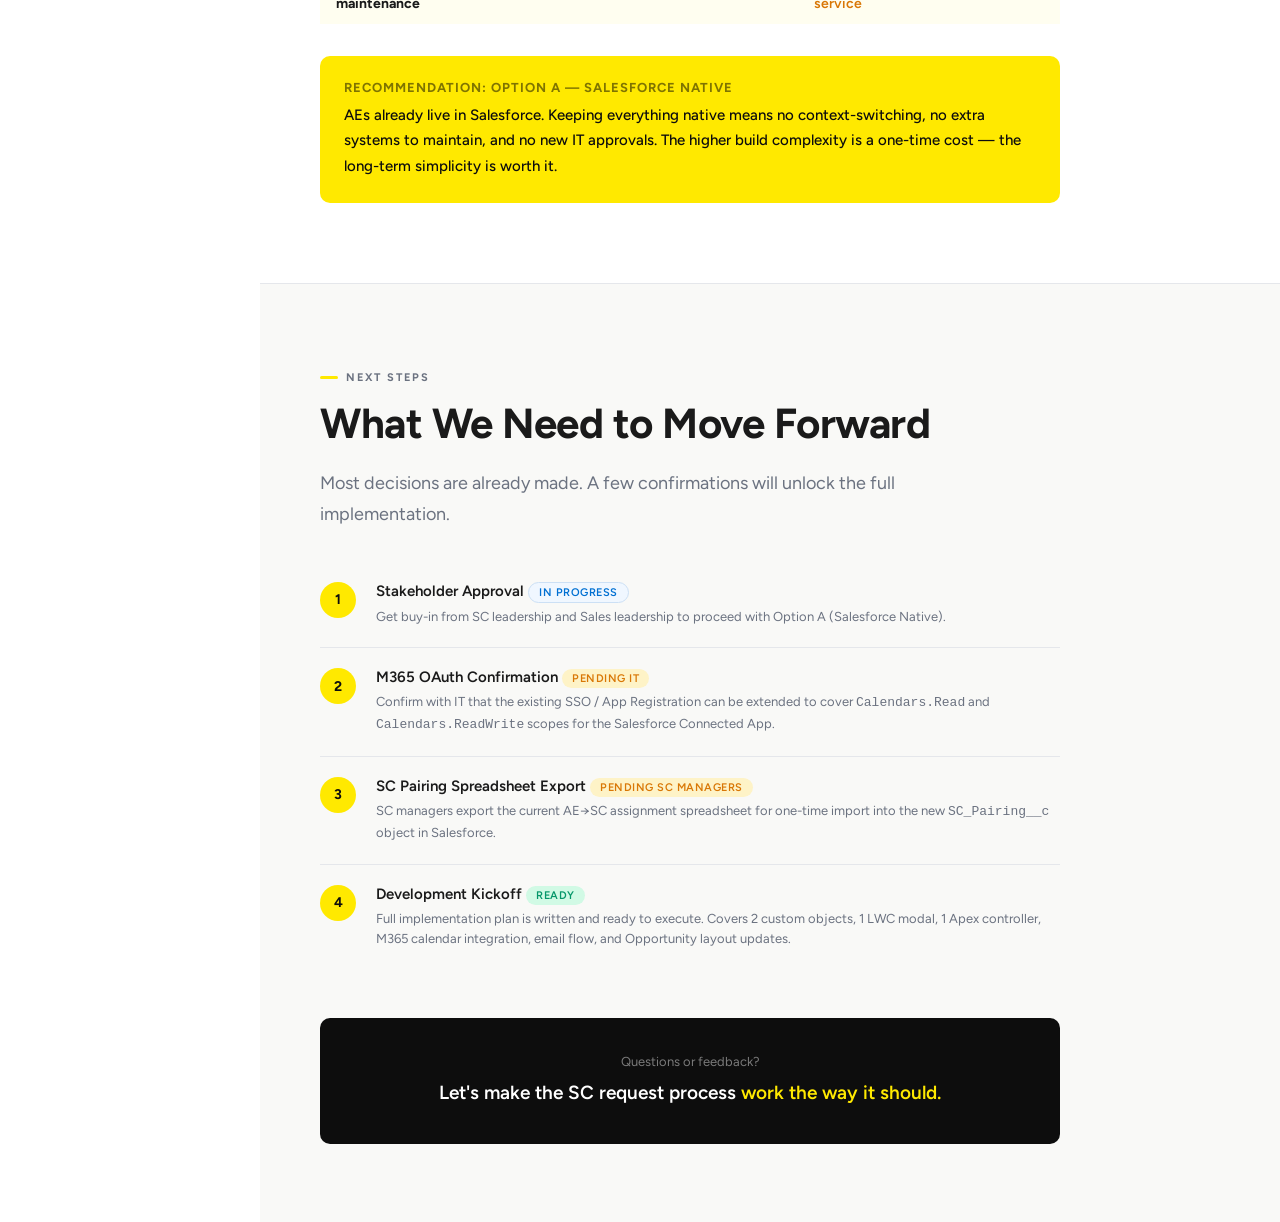
==== commit 7c978ed9: "style: apply GoTo brand to presentation site - Switch fonts to Figtree (body) from Google Fonts - Go" ====
--- a/docs/index.html
+++ b/docs/index.html
@@ -12,8 +12,10 @@
     <!-- Sidebar nav -->
     <nav class="sidebar" id="sidebar">
       <div class="sidebar-header">
-        <div class="sidebar-logo">GoTo</div>
-        <div class="sidebar-title">SC Request Redesign</div>
+        <div class="sidebar-logo">
+          <div class="sidebar-logo-wordmark">Go<span>To</span></div>
+        </div>
+        <div class="sidebar-subtitle">SC Request Redesign</div>
       </div>
       <ul class="nav-list" id="nav-list">
         <li><a href="#problem" class="nav-link active">The Problem</a></li>
@@ -89,9 +91,9 @@
               <p>Every SC request is stored as a structured record on the Opportunity — reportable, searchable, always accessible.</p>
             </div>
           </div>
-          <div style="margin-top:40px;padding:24px;background:var(--blue-light);border-radius:var(--radius);border-left:4px solid var(--blue)">
-            <p style="font-size:13px;font-weight:700;text-transform:uppercase;letter-spacing:1px;color:var(--blue);margin-bottom:8px">Zero Retraining Required</p>
-            <p style="font-size:15px;color:var(--text)">The entry point stays exactly the same — "Request SC" in the Opportunity action bar. AEs don't need to learn anything new about where to find it.</p>
+          <div class="callout-yellow">
+            <div class="callout-yellow-label">Zero Retraining Required</div>
+            <div class="callout-yellow-body">The entry point stays exactly the same — "Request SC" in the Opportunity action bar. AEs don't need to learn anything new about where to find it.</div>
           </div>
         </div>
       </section>
@@ -177,9 +179,9 @@
               <p>After picking a slot, the AE can choose to auto-send an Outlook calendar invite to the SC. Opt-out if already scheduled.</p>
             </div>
           </div>
-          <div style="margin-top:32px;padding:20px 24px;background:#fff;border:1px solid var(--border);border-radius:var(--radius);box-shadow:var(--shadow)">
-            <p style="font-size:12px;font-weight:700;text-transform:uppercase;letter-spacing:1px;color:var(--text-muted);margin-bottom:8px">If calendar is unavailable</p>
-            <p style="font-size:14px;color:var(--text);line-height:1.7">The form never blocks submission. If the Microsoft 365 API is unavailable or no slots are found, the AE can always enter a date and time manually and proceed.</p>
+          <div class="info-callout">
+            <div class="info-callout-label">If calendar is unavailable</div>
+            <div class="info-callout-body">The form never blocks submission. If the Microsoft 365 API is unavailable or no slots are found, the AE can always enter a date and time manually and proceed.</div>
           </div>
         </div>
       </section>
@@ -226,9 +228,9 @@
               </tr>
             </tbody>
           </table>
-          <div style="margin-top:32px;padding:20px 24px;background:#f0fdf4;border-radius:var(--radius);border-left:4px solid var(--green)">
-            <p style="font-size:13px;font-weight:700;color:var(--green);margin-bottom:6px">SC Pairing — No More Spreadsheet</p>
-            <p style="font-size:14px;color:var(--text);line-height:1.7">SC managers maintain AE→SC assignments directly in Salesforce via a simple list view. One SC can be assigned to many AEs. Changes take effect immediately — no import required after initial setup.</p>
+          <div class="success-callout">
+            <div class="success-callout-label">SC Pairing — No More Spreadsheet</div>
+            <div class="success-callout-body">SC managers maintain AE→SC assignments directly in Salesforce via a simple list view. One SC can be assigned to many AEs. Changes take effect immediately — no import required after initial setup.</div>
           </div>
         </div>
       </section>
@@ -316,7 +318,7 @@
             <thead>
               <tr>
                 <th>Criterion</th>
-                <th>⭐ Option A — Salesforce Native</th>
+                <th>Option A — Salesforce Native</th>
                 <th>Option C — Slack Workflow</th>
               </tr>
             </thead>
@@ -358,9 +360,9 @@
               </tr>
             </tbody>
           </table>
-          <div style="margin-top:32px;padding:24px;background:var(--blue-light);border-radius:var(--radius);border-left:4px solid var(--blue)">
-            <p style="font-size:13px;font-weight:700;text-transform:uppercase;letter-spacing:1px;color:var(--blue);margin-bottom:8px">⭐ Recommendation: Option A — Salesforce Native</p>
-            <p style="font-size:15px;color:var(--text);line-height:1.7">AEs already live in Salesforce. Keeping everything native means no context-switching, no extra systems to maintain, and no new IT approvals. The higher build complexity is a one-time cost — the long-term simplicity is worth it.</p>
+          <div class="rec-block">
+            <div class="rec-block-label">Recommendation: Option A — Salesforce Native</div>
+            <div class="rec-block-body">AEs already live in Salesforce. Keeping everything native means no context-switching, no extra systems to maintain, and no new IT approvals. The higher build complexity is a one-time cost — the long-term simplicity is worth it.</div>
           </div>
         </div>
       </section>
@@ -401,9 +403,9 @@
               </div>
             </div>
           </div>
-          <div style="margin-top:48px;padding:32px;background:var(--text);border-radius:var(--radius);text-align:center">
-            <p style="color:rgba(255,255,255,0.6);font-size:13px;margin-bottom:8px">Questions or feedback?</p>
-            <p style="color:#fff;font-size:18px;font-weight:600">Let's make the SC request process work the way it should.</p>
+          <div class="closing-cta">
+            <p class="closing-cta-sub">Questions or feedback?</p>
+            <p class="closing-cta-main">Let's make the SC request process <em>work the way it should.</em></p>
           </div>
         </div>
       </section>
--- a/docs/styles.css
+++ b/docs/styles.css
@@ -1,16 +1,25 @@
+/* ── Fonts ────────────────────────────────── */
+@import url('https://fonts.googleapis.com/css2?family=Figtree:wght@400;500;600;700&display=swap');
+
 /* ── Reset & base ─────────────────────────── */
 *, *::before, *::after { box-sizing: border-box; margin: 0; padding: 0; }
 
 :root {
   --sidebar-width: 260px;
+  /* GoTo brand colors */
+  --goto-yellow: #FFE900;
+  --goto-yellow-dark: #E6D200;
+  --goto-black: #0d0d0d;
+  --goto-dark: #1a1a1a;
+  /* Salesforce blue — kept for email mockup */
   --blue: #0070d2;
-  --blue-dark: #005fb2;
   --blue-light: #e8f4fd;
-  --text: #1a1a2e;
+  /* UI colors */
+  --text: #1a1a1a;
   --text-muted: #6b7280;
   --border: #e5e7eb;
   --bg: #ffffff;
-  --section-bg-alt: #f8fafc;
+  --section-bg-alt: #f9f9f7;
   --green: #059669;
   --amber: #d97706;
   --red: #dc2626;
@@ -19,7 +28,7 @@
 }
 
 html { scroll-behavior: smooth; }
-body { font-family: -apple-system, BlinkMacSystemFont, 'Segoe UI', sans-serif; color: var(--text); background: var(--bg); }
+body { font-family: 'Figtree', -apple-system, BlinkMacSystemFont, sans-serif; color: var(--text); background: var(--bg); }
 
 /* ── Layout ───────────────────────────────── */
 .layout { display: flex; min-height: 100vh; }
@@ -27,7 +36,7 @@
 /* ── Sidebar ──────────────────────────────── */
 .sidebar {
   width: var(--sidebar-width);
-  background: var(--text);
+  background: var(--goto-black);
   position: fixed;
   top: 0; left: 0; bottom: 0;
   display: flex; flex-direction: column;
@@ -39,22 +48,46 @@
   border-bottom: 1px solid rgba(255,255,255,0.08);
 }
 .sidebar-logo {
-  font-size: 11px; font-weight: 700; letter-spacing: 2px;
-  text-transform: uppercase; color: var(--blue); margin-bottom: 8px;
-}
-.sidebar-title {
-  font-size: 14px; font-weight: 600; color: #fff; line-height: 1.4;
+  display: flex; align-items: center;
+  margin-bottom: 14px;
+}
+.sidebar-logo-wordmark {
+  font-family: 'Figtree', sans-serif;
+  font-size: 24px; font-weight: 700; letter-spacing: -0.5px;
+  color: #fff; line-height: 1;
+  position: relative;
+}
+/* Yellow underline accent under the "o" in GoTo — mimics goto.com logo style */
+.sidebar-logo-wordmark span {
+  position: relative;
+}
+.sidebar-logo-wordmark span::after {
+  content: '';
+  position: absolute; bottom: -3px; left: 0; right: 0;
+  height: 3px; background: var(--goto-yellow); border-radius: 2px;
+}
+.sidebar-subtitle {
+  font-size: 11px; font-weight: 500;
+  color: rgba(255,255,255,0.4);
+  text-transform: uppercase; letter-spacing: 1.5px;
+  line-height: 1.4;
 }
 .nav-list { list-style: none; padding: 16px 0; }
 .nav-list li { margin: 2px 0; }
 .nav-link {
   display: block; padding: 10px 20px;
-  color: rgba(255,255,255,0.6); text-decoration: none;
+  color: rgba(255,255,255,0.5); text-decoration: none;
   font-size: 13px; font-weight: 500;
   transition: all 0.15s; border-left: 3px solid transparent;
+  border-radius: 0;
 }
 .nav-link:hover { color: #fff; background: rgba(255,255,255,0.06); }
-.nav-link.active { color: #fff; border-left-color: var(--blue); background: rgba(0,112,210,0.15); }
+.nav-link.active {
+  color: var(--goto-black);
+  background: var(--goto-yellow);
+  border-left-color: var(--goto-yellow-dark);
+  font-weight: 600;
+}
 
 /* ── Content ──────────────────────────────── */
 .content { margin-left: var(--sidebar-width); flex: 1; }
@@ -63,43 +96,114 @@
 .section { min-height: 100vh; display: flex; align-items: center; border-bottom: 1px solid var(--border); }
 .section:nth-child(even) { background: var(--section-bg-alt); }
 .section-inner { max-width: 860px; padding: 80px 60px; width: 100%; }
+
 .section-label {
-  display: inline-block; font-size: 11px; font-weight: 700;
+  display: inline-flex; align-items: center; gap: 8px;
+  font-size: 11px; font-weight: 700;
   letter-spacing: 2px; text-transform: uppercase;
-  color: var(--blue); margin-bottom: 16px;
-}
-.section-inner h1 { font-size: 42px; font-weight: 700; line-height: 1.15; margin-bottom: 20px; color: var(--text); }
+  color: var(--text-muted); margin-bottom: 16px;
+}
+.section-label::before {
+  content: '';
+  display: inline-block; width: 18px; height: 3px;
+  background: var(--goto-yellow); border-radius: 2px;
+  flex-shrink: 0;
+}
+
+.section-inner h1 {
+  font-size: 42px; font-weight: 700; line-height: 1.15;
+  margin-bottom: 20px; color: var(--text); letter-spacing: -0.5px;
+}
 .lead { font-size: 18px; color: var(--text-muted); line-height: 1.7; max-width: 600px; }
 
 /* ── Cards ────────────────────────────────── */
 .cards { display: grid; grid-template-columns: repeat(auto-fit, minmax(220px, 1fr)); gap: 16px; margin-top: 32px; }
-.card { background: var(--bg); border: 1px solid var(--border); border-radius: var(--radius); padding: 24px; box-shadow: var(--shadow); }
+.card {
+  background: var(--bg); border: 1px solid var(--border);
+  border-radius: var(--radius); padding: 24px; box-shadow: var(--shadow);
+  transition: transform 0.15s, box-shadow 0.15s;
+}
+.card:hover { transform: translateY(-2px); box-shadow: 0 4px 20px rgba(0,0,0,0.1); }
 .card-icon { font-size: 28px; margin-bottom: 12px; }
 .card h3 { font-size: 15px; font-weight: 600; margin-bottom: 8px; }
 .card p { font-size: 13px; color: var(--text-muted); line-height: 1.6; }
 
+/* ── Yellow callout (GoTo brand) ──────────── */
+.callout-yellow {
+  margin-top: 40px; padding: 22px 24px;
+  background: var(--goto-yellow); border-radius: var(--radius);
+}
+.callout-yellow-label {
+  font-size: 11px; font-weight: 700; text-transform: uppercase;
+  letter-spacing: 1.5px; color: rgba(0,0,0,0.5); margin-bottom: 6px;
+}
+.callout-yellow-body { font-size: 15px; color: var(--goto-black); line-height: 1.6; font-weight: 500; }
+
+/* ── Info callout (white card) ────────────── */
+.info-callout {
+  margin-top: 32px; padding: 20px 24px;
+  background: #fff; border: 1px solid var(--border);
+  border-radius: var(--radius); box-shadow: var(--shadow);
+}
+.info-callout-label { font-size: 12px; font-weight: 700; text-transform: uppercase; letter-spacing: 1px; color: var(--text-muted); margin-bottom: 8px; }
+.info-callout-body { font-size: 14px; color: var(--text); line-height: 1.7; }
+
+/* ── Success callout (green) ──────────────── */
+.success-callout {
+  margin-top: 32px; padding: 20px 24px;
+  background: #f0fdf4; border-radius: var(--radius);
+  border-left: 4px solid var(--green);
+}
+.success-callout-label { font-size: 13px; font-weight: 700; color: var(--green); margin-bottom: 6px; }
+.success-callout-body { font-size: 14px; color: var(--text); line-height: 1.7; }
+
 /* ── Comparison table ─────────────────────── */
 .compare { width: 100%; border-collapse: collapse; margin-top: 32px; font-size: 14px; }
-.compare th { background: var(--text); color: #fff; padding: 12px 16px; text-align: left; font-size: 12px; text-transform: uppercase; letter-spacing: 1px; }
+.compare th {
+  background: var(--goto-black); color: #fff;
+  padding: 12px 16px; text-align: left;
+  font-size: 12px; text-transform: uppercase; letter-spacing: 1px;
+}
+.compare th:nth-child(2) {
+  background: var(--goto-yellow); color: var(--goto-black);
+}
 .compare td { padding: 12px 16px; border-bottom: 1px solid var(--border); vertical-align: top; }
 .compare tr:last-child td { border-bottom: none; }
 .compare .yes { color: var(--green); font-weight: 600; }
 .compare .no { color: var(--red); font-weight: 600; }
 .compare .partial { color: var(--amber); font-weight: 600; }
-.compare .highlight { background: rgba(0,112,210,0.04); }
+.compare .highlight { background: #fffef0; }
+
+/* ── Recommendation block ─────────────────── */
+.rec-block {
+  margin-top: 32px; padding: 24px;
+  background: var(--goto-yellow); border-radius: var(--radius);
+}
+.rec-block-label {
+  font-size: 13px; font-weight: 700; text-transform: uppercase;
+  letter-spacing: 1px; color: rgba(0,0,0,0.5); margin-bottom: 8px;
+}
+.rec-block-body { font-size: 15px; color: var(--goto-black); line-height: 1.7; font-weight: 500; }
 
 /* ── Step flow ────────────────────────────── */
 .steps { margin-top: 32px; display: flex; flex-direction: column; gap: 0; }
 .step { display: flex; gap: 20px; align-items: flex-start; padding: 20px 0; border-bottom: 1px solid var(--border); }
 .step:last-child { border-bottom: none; }
-.step-num { width: 36px; height: 36px; border-radius: 50%; background: var(--blue); color: #fff; display: flex; align-items: center; justify-content: center; font-size: 14px; font-weight: 700; flex-shrink: 0; }
+.step-num {
+  width: 36px; height: 36px; border-radius: 50%;
+  background: var(--goto-yellow); color: var(--goto-black);
+  display: flex; align-items: center; justify-content: center;
+  font-size: 14px; font-weight: 700; flex-shrink: 0;
+}
 .step-body h3 { font-size: 15px; font-weight: 600; margin-bottom: 4px; }
 .step-body p { font-size: 13px; color: var(--text-muted); line-height: 1.6; }
-.step-auto .step-num { background: var(--green); }
+.step-auto .step-num {
+  background: var(--goto-black); color: var(--goto-yellow);
+}
 
 /* ── Badge ────────────────────────────────── */
 .badge { display: inline-block; padding: 3px 10px; border-radius: 20px; font-size: 11px; font-weight: 600; text-transform: uppercase; letter-spacing: 0.5px; }
-.badge-blue { background: var(--blue-light); color: var(--blue); }
+.badge-blue { background: #f0f7ff; color: var(--blue); border: 1px solid #cce0f5; }
 .badge-green { background: #d1fae5; color: var(--green); }
 .badge-amber { background: #fef3c7; color: var(--amber); }
 
@@ -119,7 +223,7 @@
 .email-notes-label { font-size: 11px; text-transform: uppercase; color: #888; font-weight: 600; margin-bottom: 8px; }
 .email-notes-body { background: #fffbf0; border-left: 3px solid var(--amber); padding: 12px 16px; border-radius: 0 6px 6px 0; font-size: 13px; line-height: 1.6; color: #333; }
 .email-actions { display: flex; gap: 10px; margin-bottom: 20px; flex-wrap: wrap; }
-.email-btn { padding: 9px 16px; border-radius: 5px; font-size: 12px; font-weight: 600; cursor: pointer; border: none; }
+.email-btn { padding: 9px 16px; border-radius: 5px; font-size: 12px; font-weight: 600; cursor: pointer; border: none; font-family: 'Figtree', sans-serif; }
 .email-btn-primary { background: var(--blue); color: #fff; }
 .email-btn-secondary { background: #fff; color: var(--blue); border: 1.5px solid var(--blue); }
 .email-footer { border-top: 1px solid var(--border); padding-top: 14px; font-size: 12px; color: #888; }
@@ -131,6 +235,16 @@
 .data-table code { background: #f4f6f9; padding: 2px 6px; border-radius: 4px; font-size: 12px; font-family: 'SF Mono', 'Fira Code', monospace; }
 .data-table .new { color: var(--blue); font-weight: 600; }
 .data-table .modified { color: var(--amber); font-weight: 600; }
+
+/* ── Closing CTA ──────────────────────────── */
+.closing-cta {
+  margin-top: 48px; padding: 36px;
+  background: var(--goto-black); border-radius: var(--radius);
+  text-align: center;
+}
+.closing-cta-sub { color: rgba(255,255,255,0.45); font-size: 13px; margin-bottom: 10px; }
+.closing-cta-main { color: #fff; font-size: 19px; font-weight: 600; line-height: 1.5; }
+.closing-cta-main em { color: var(--goto-yellow); font-style: normal; }
 
 /* ── Responsive ───────────────────────────── */
 @media (max-width: 768px) {
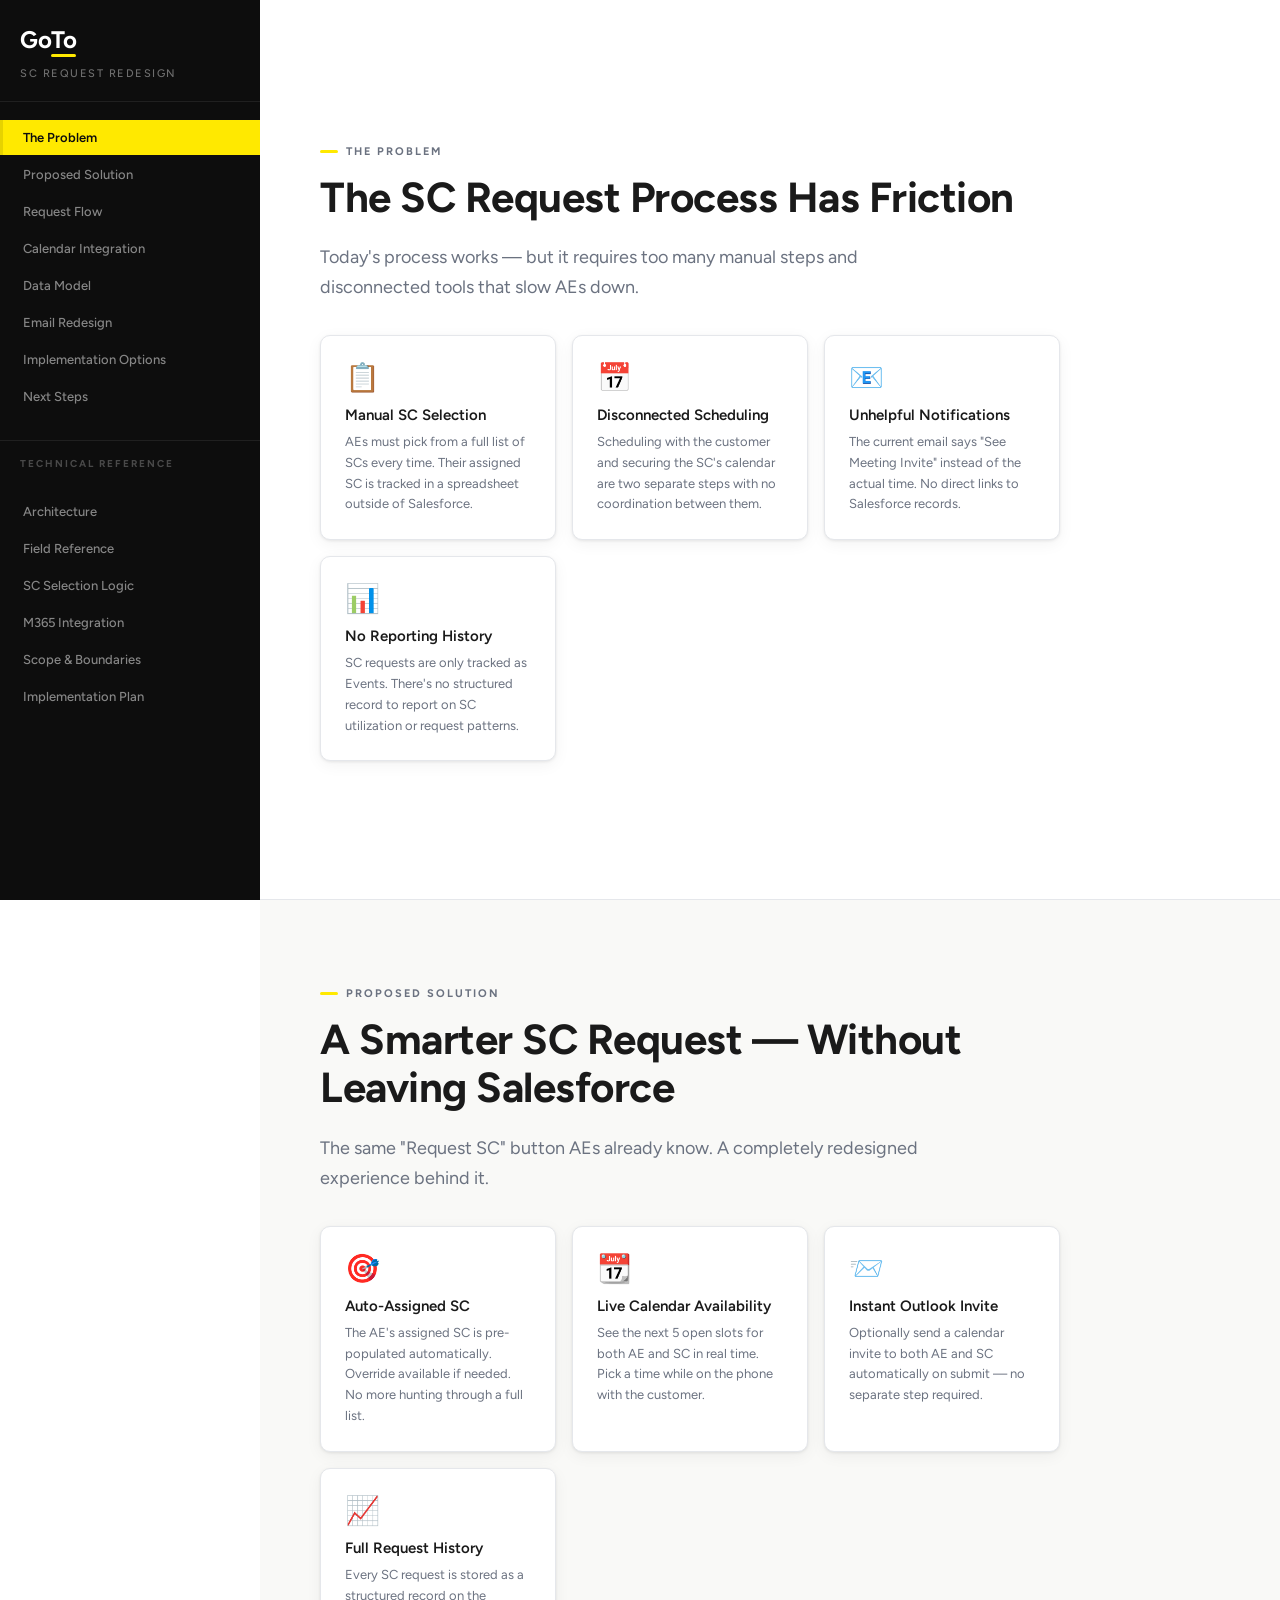
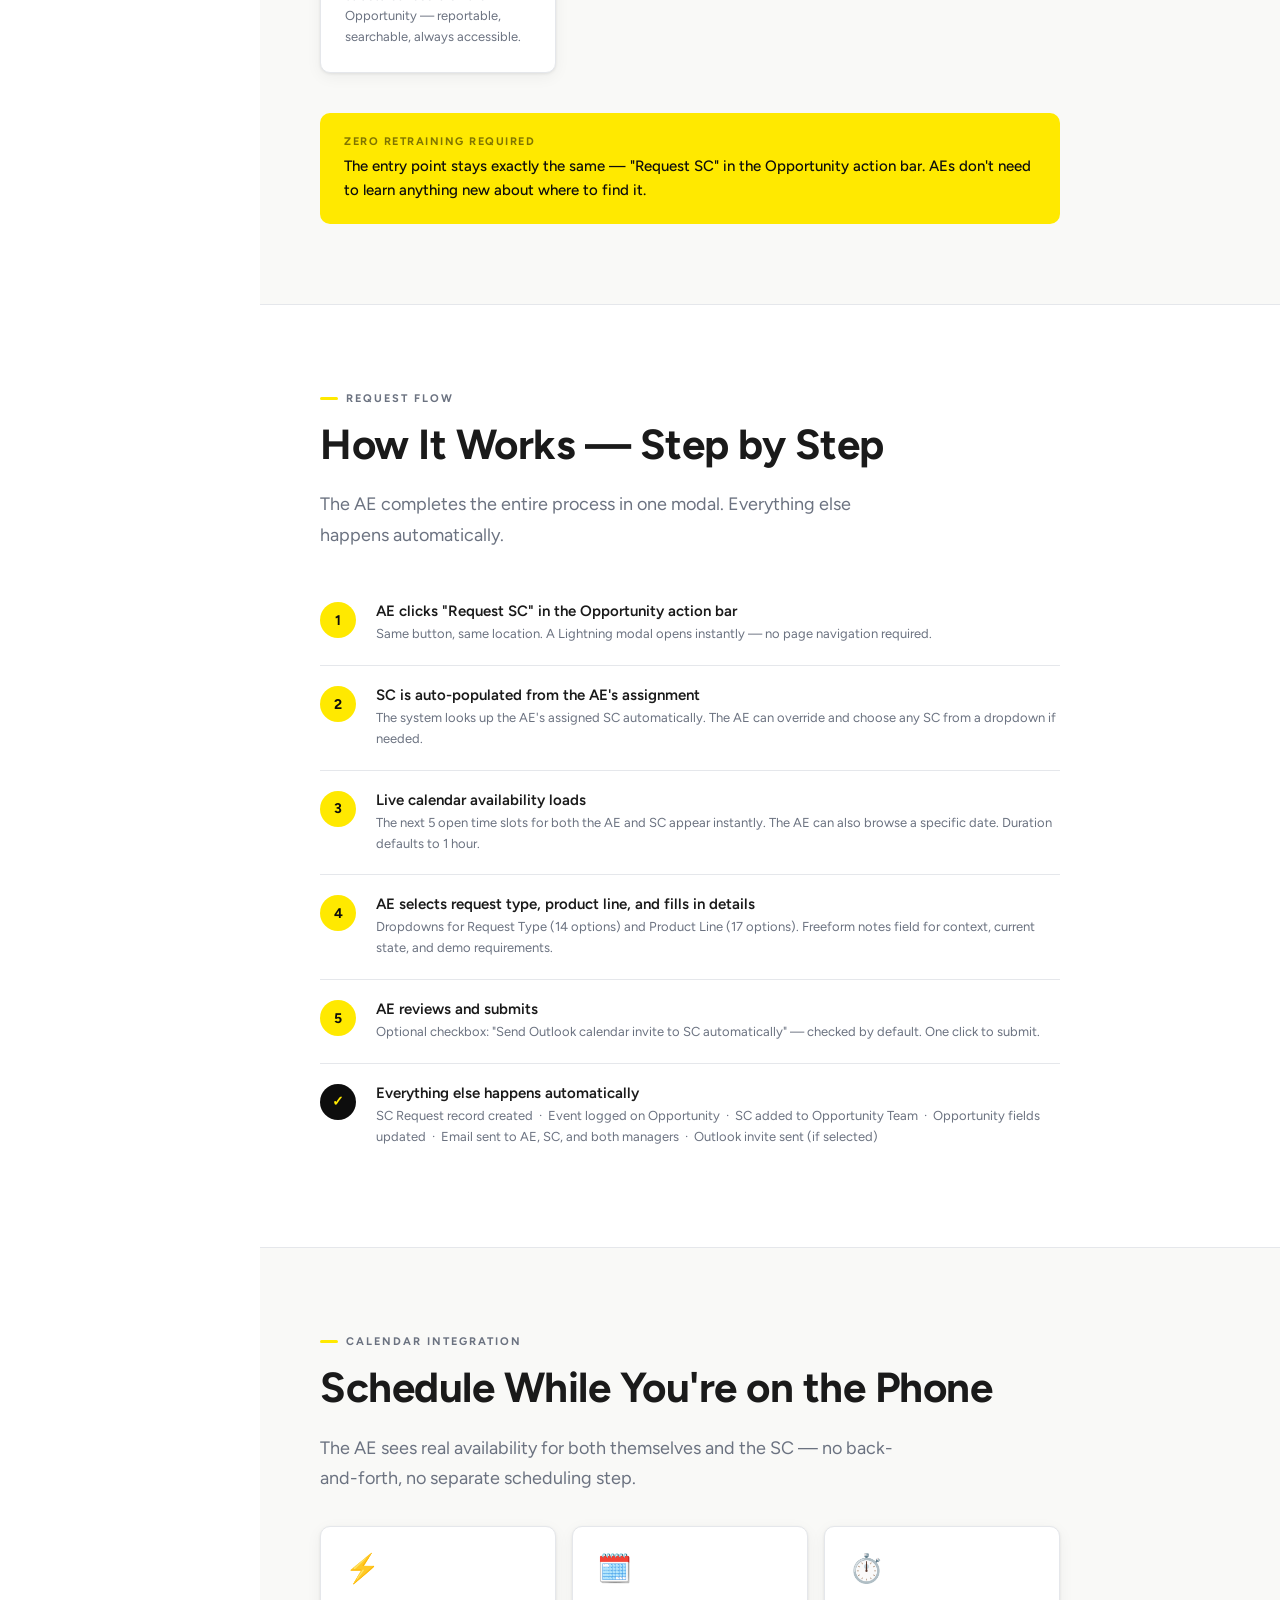
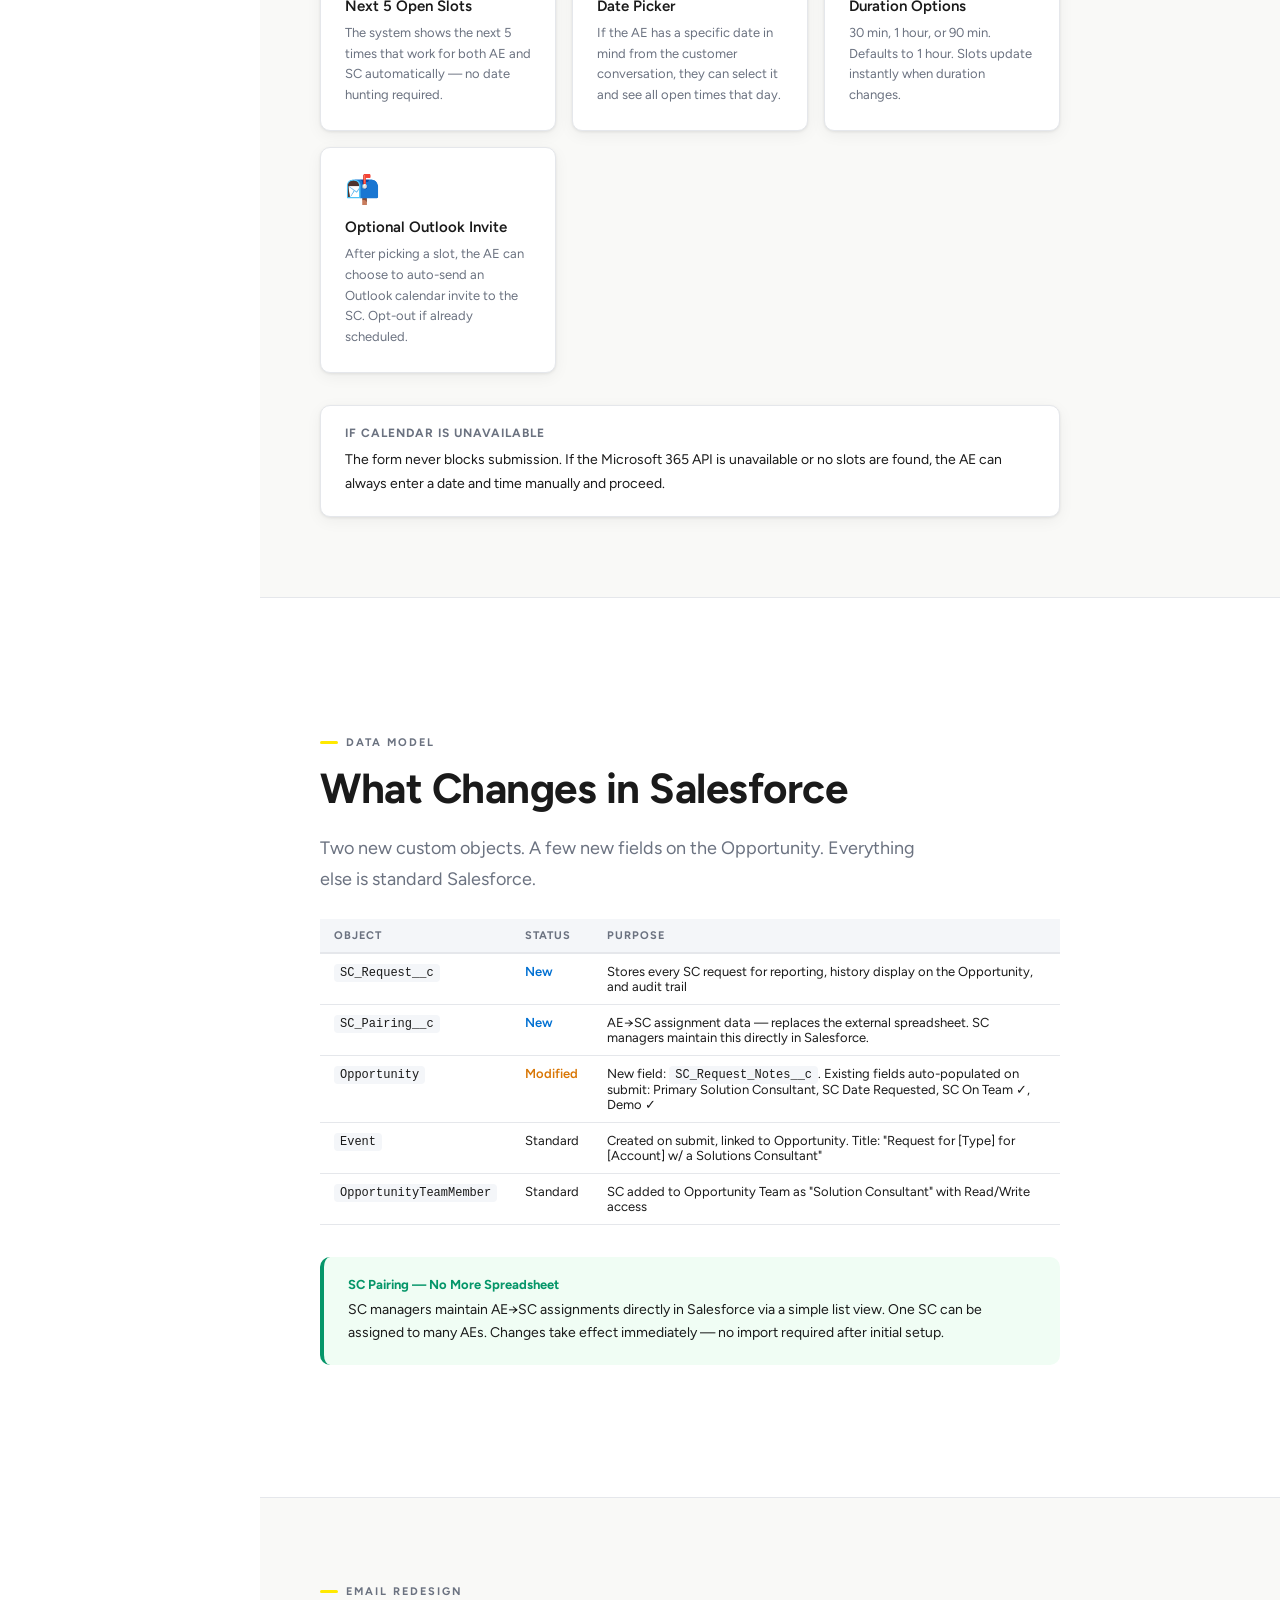
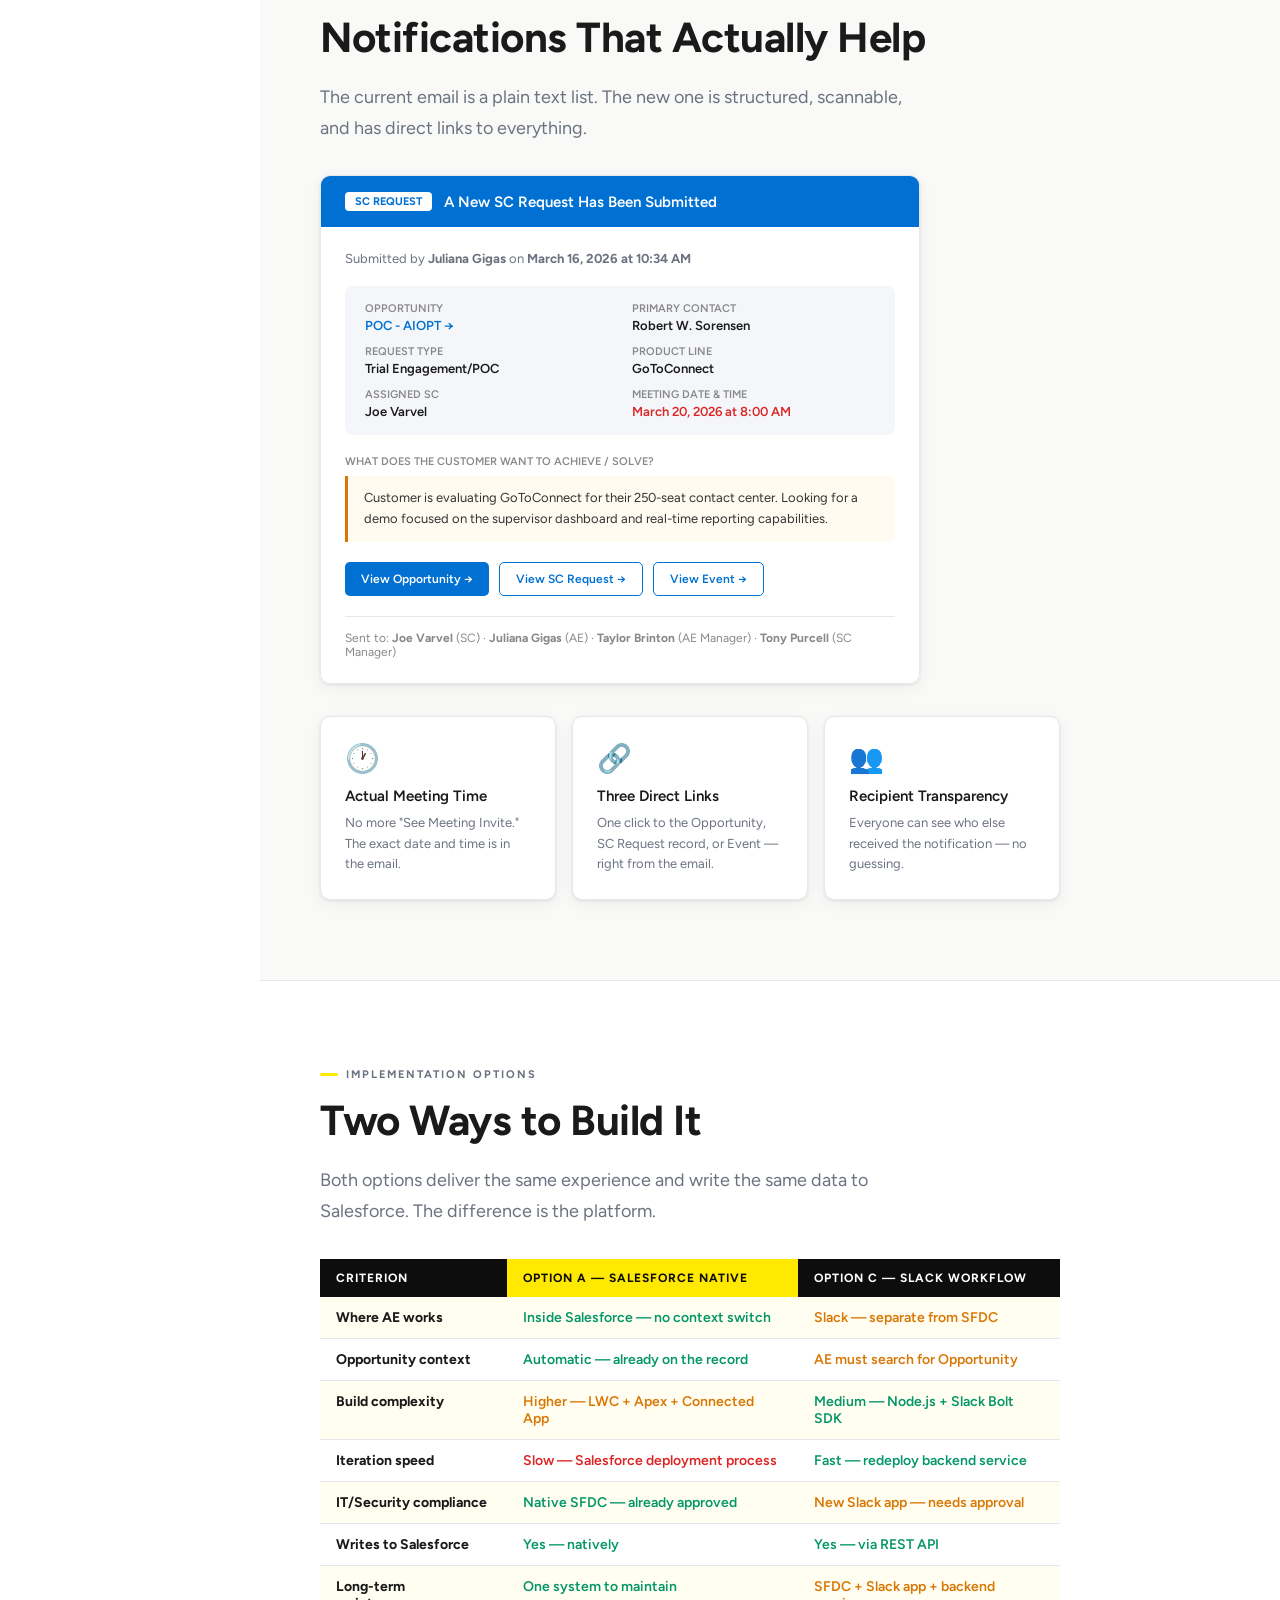
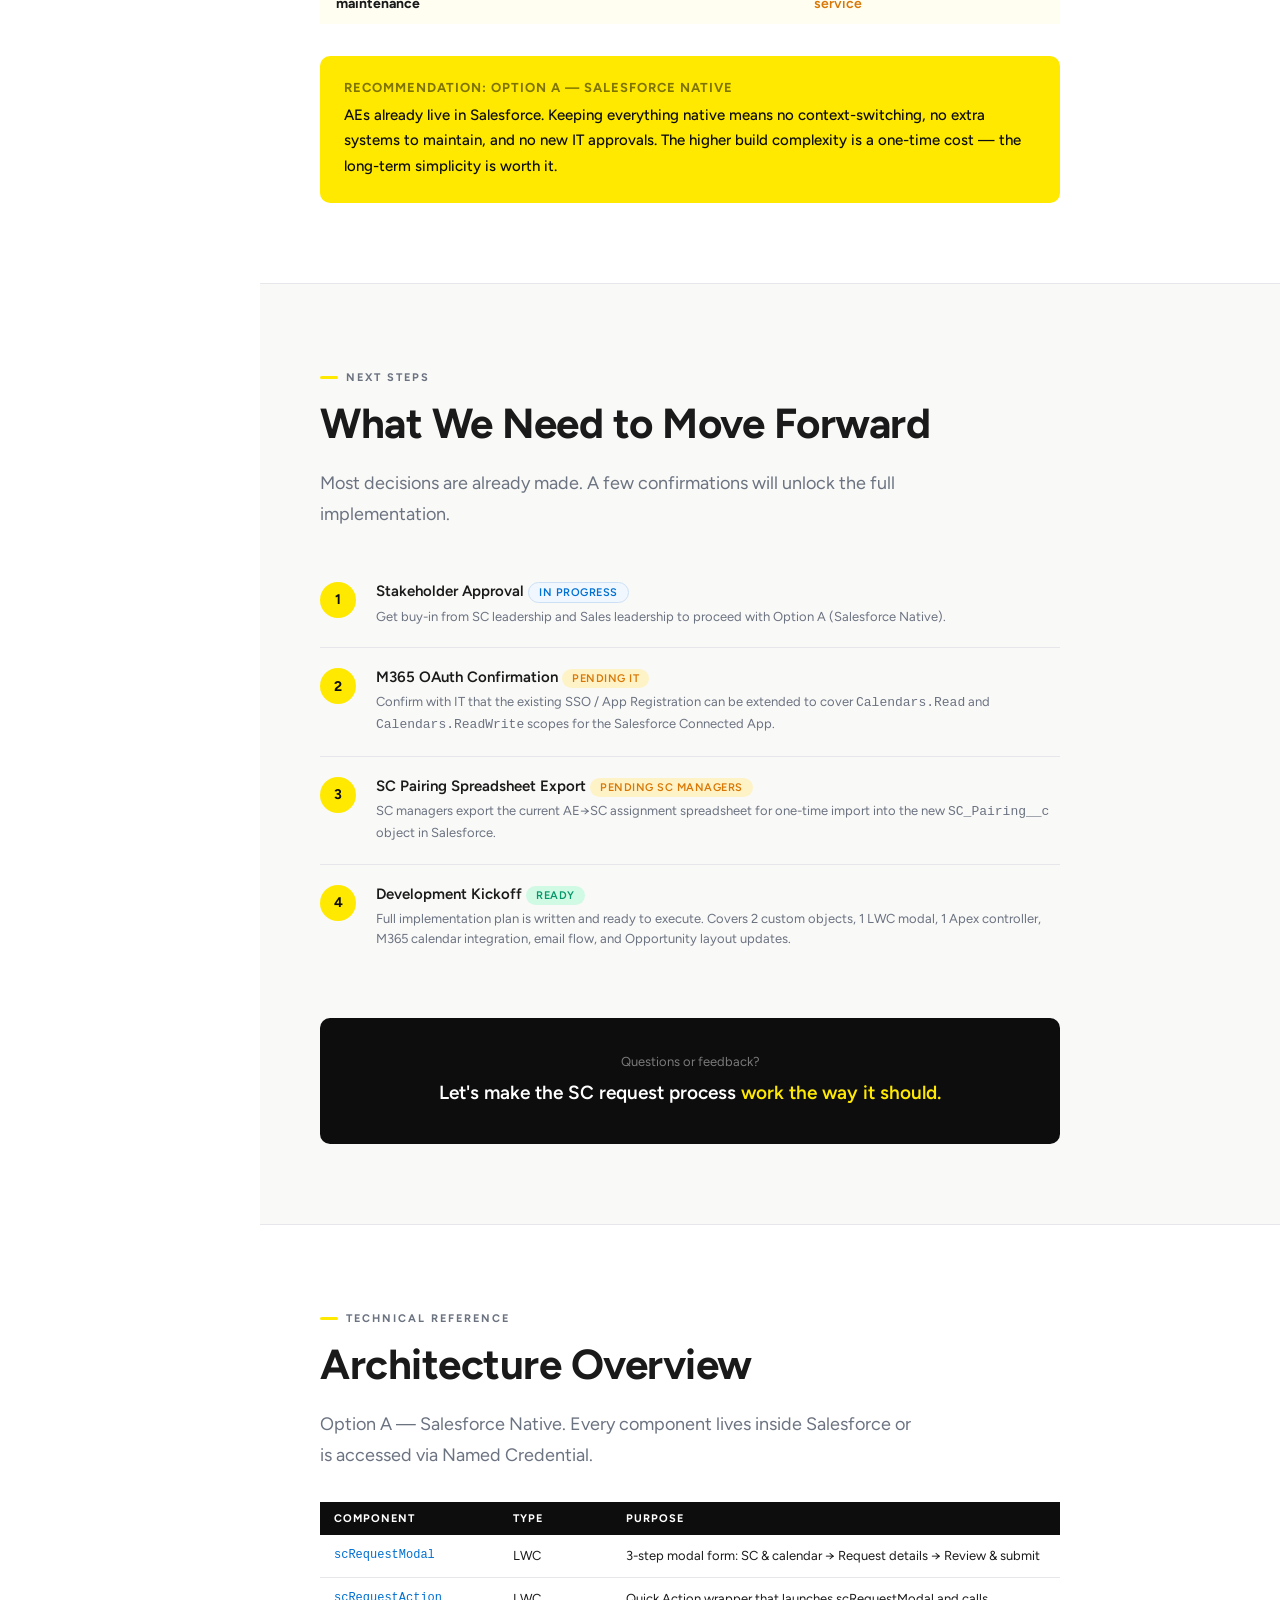
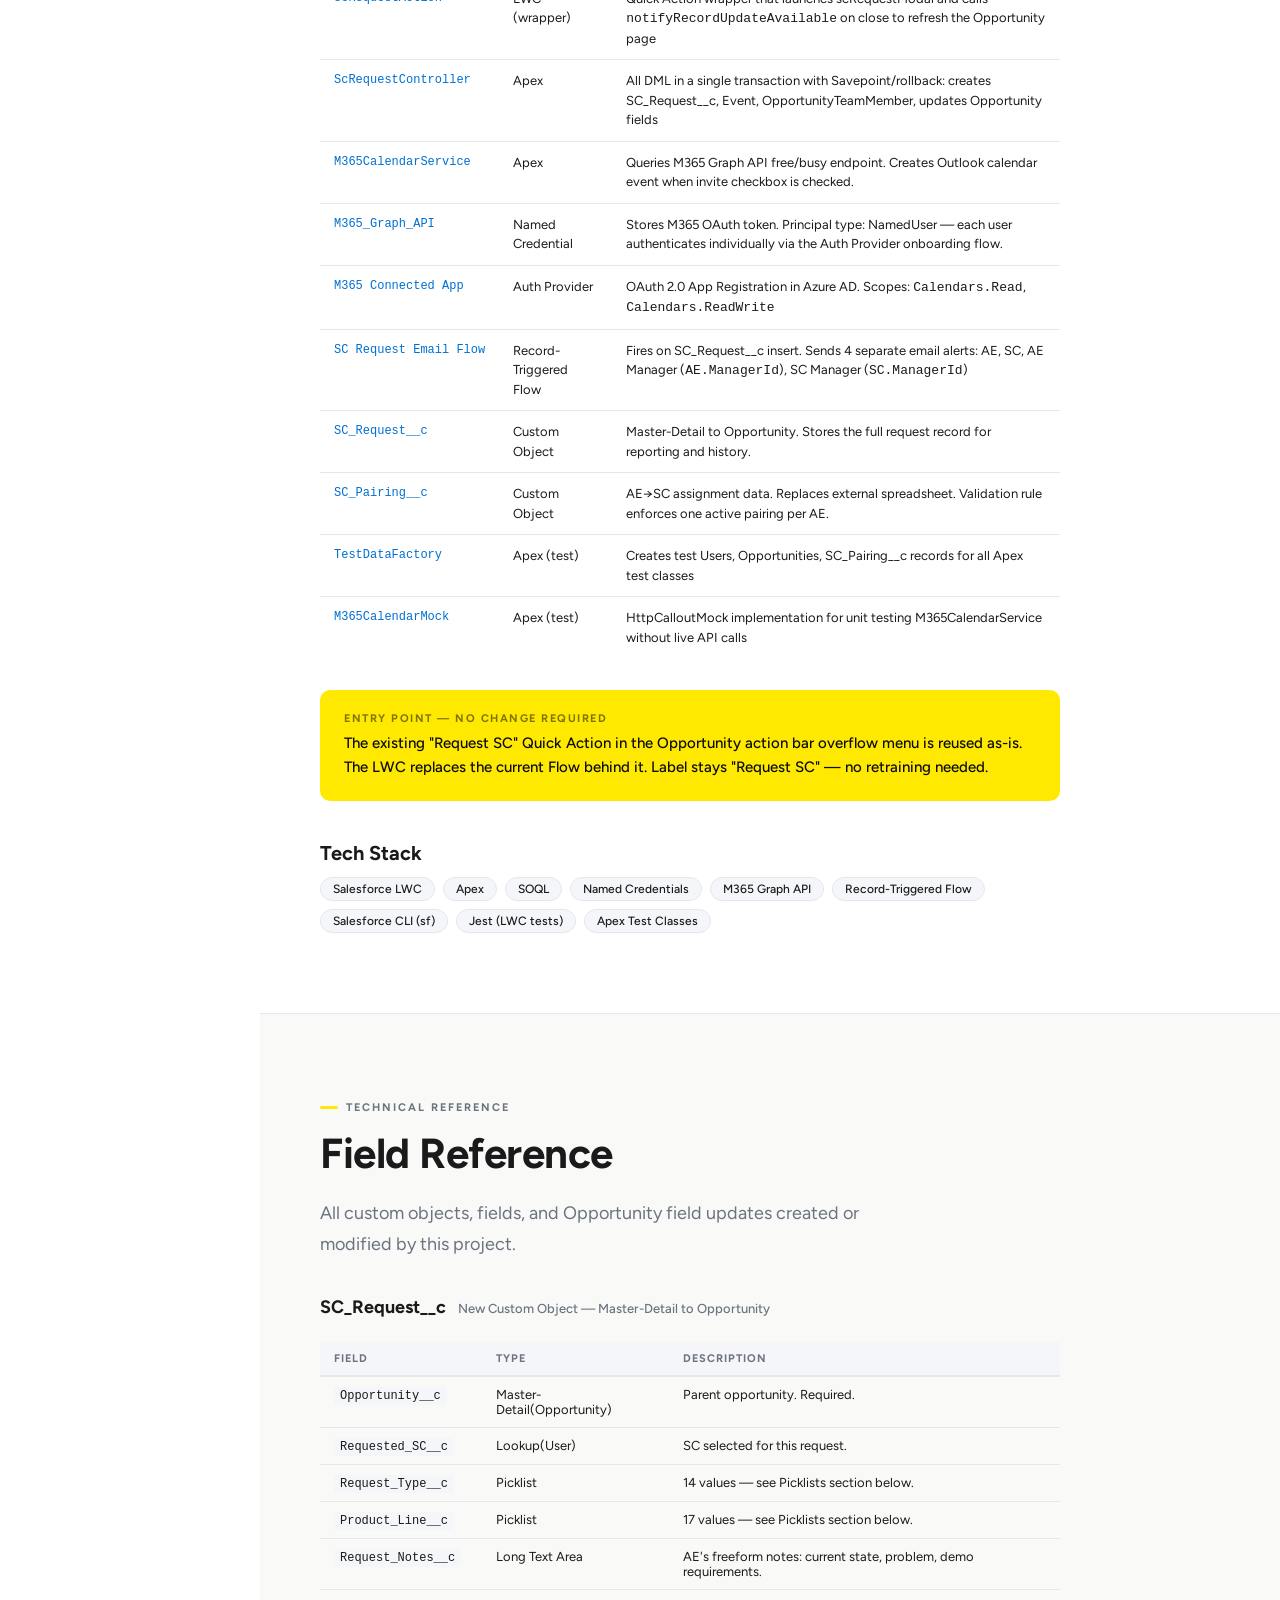
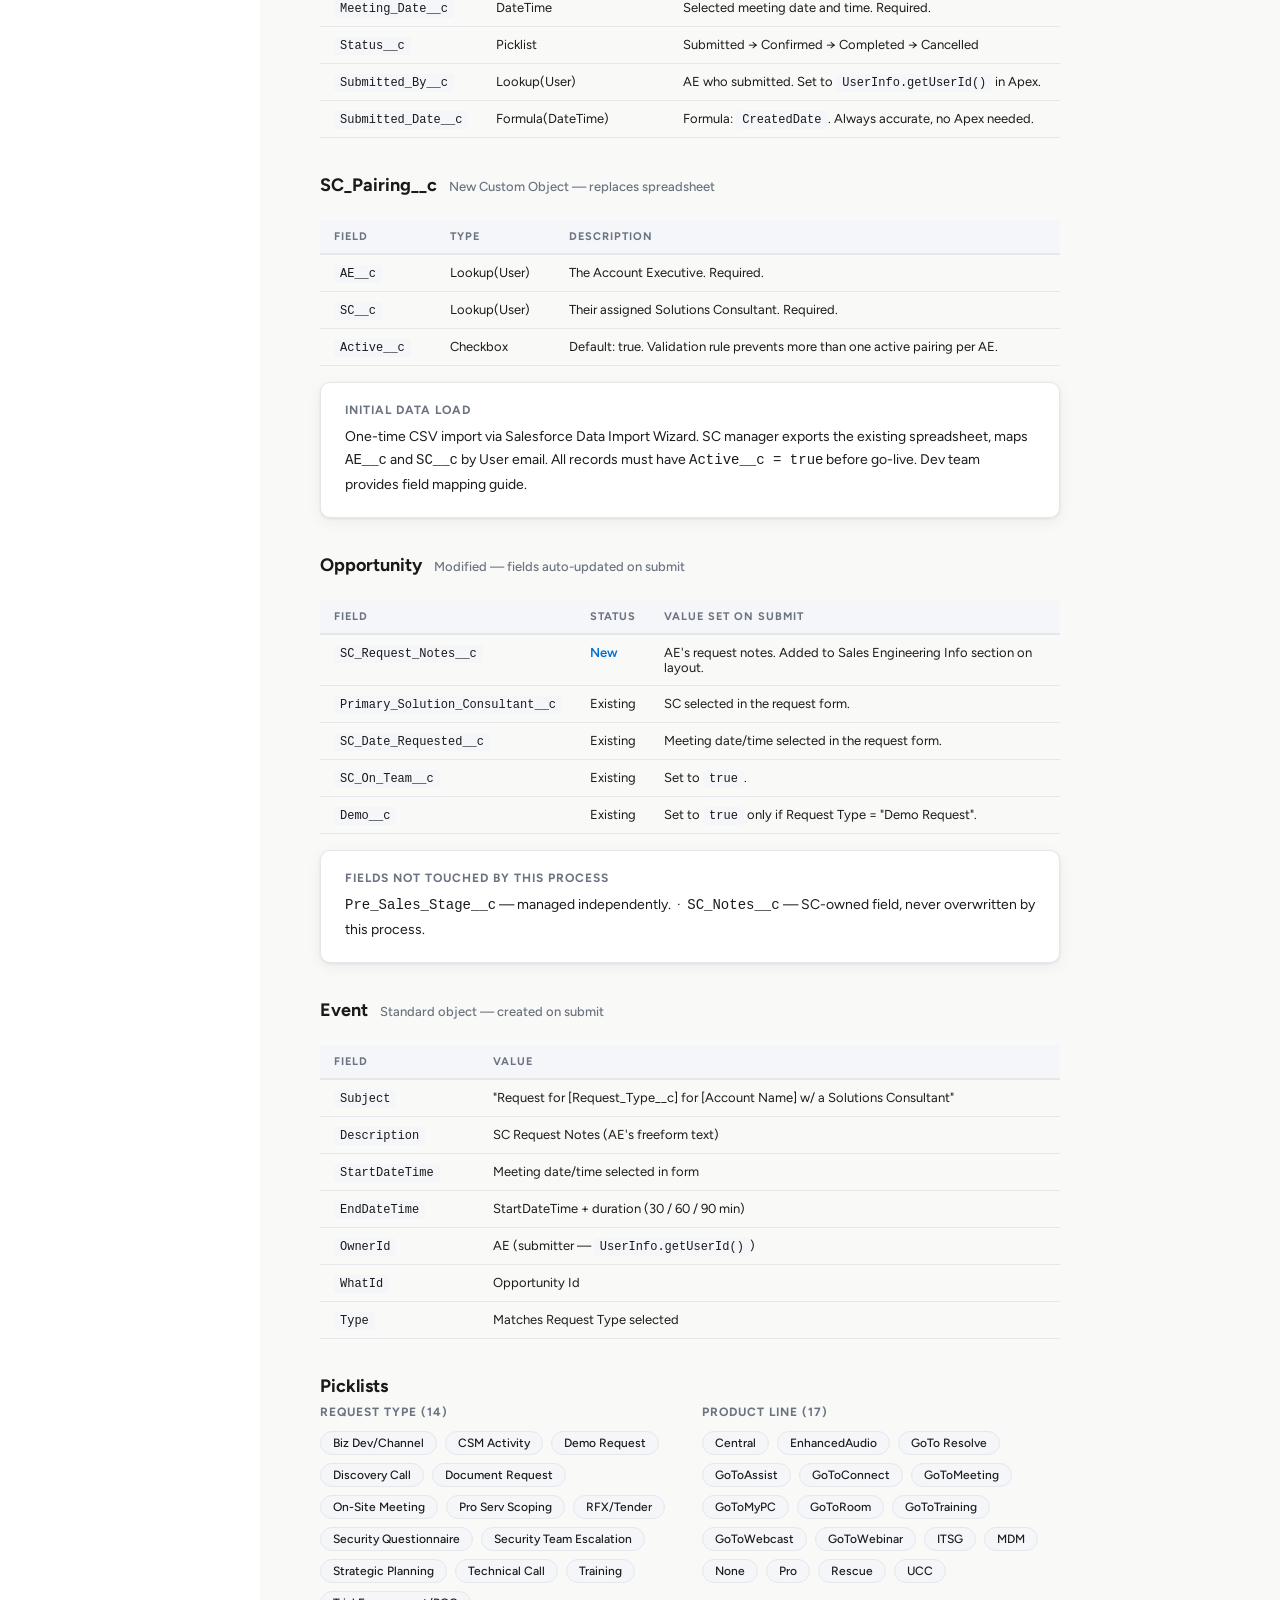
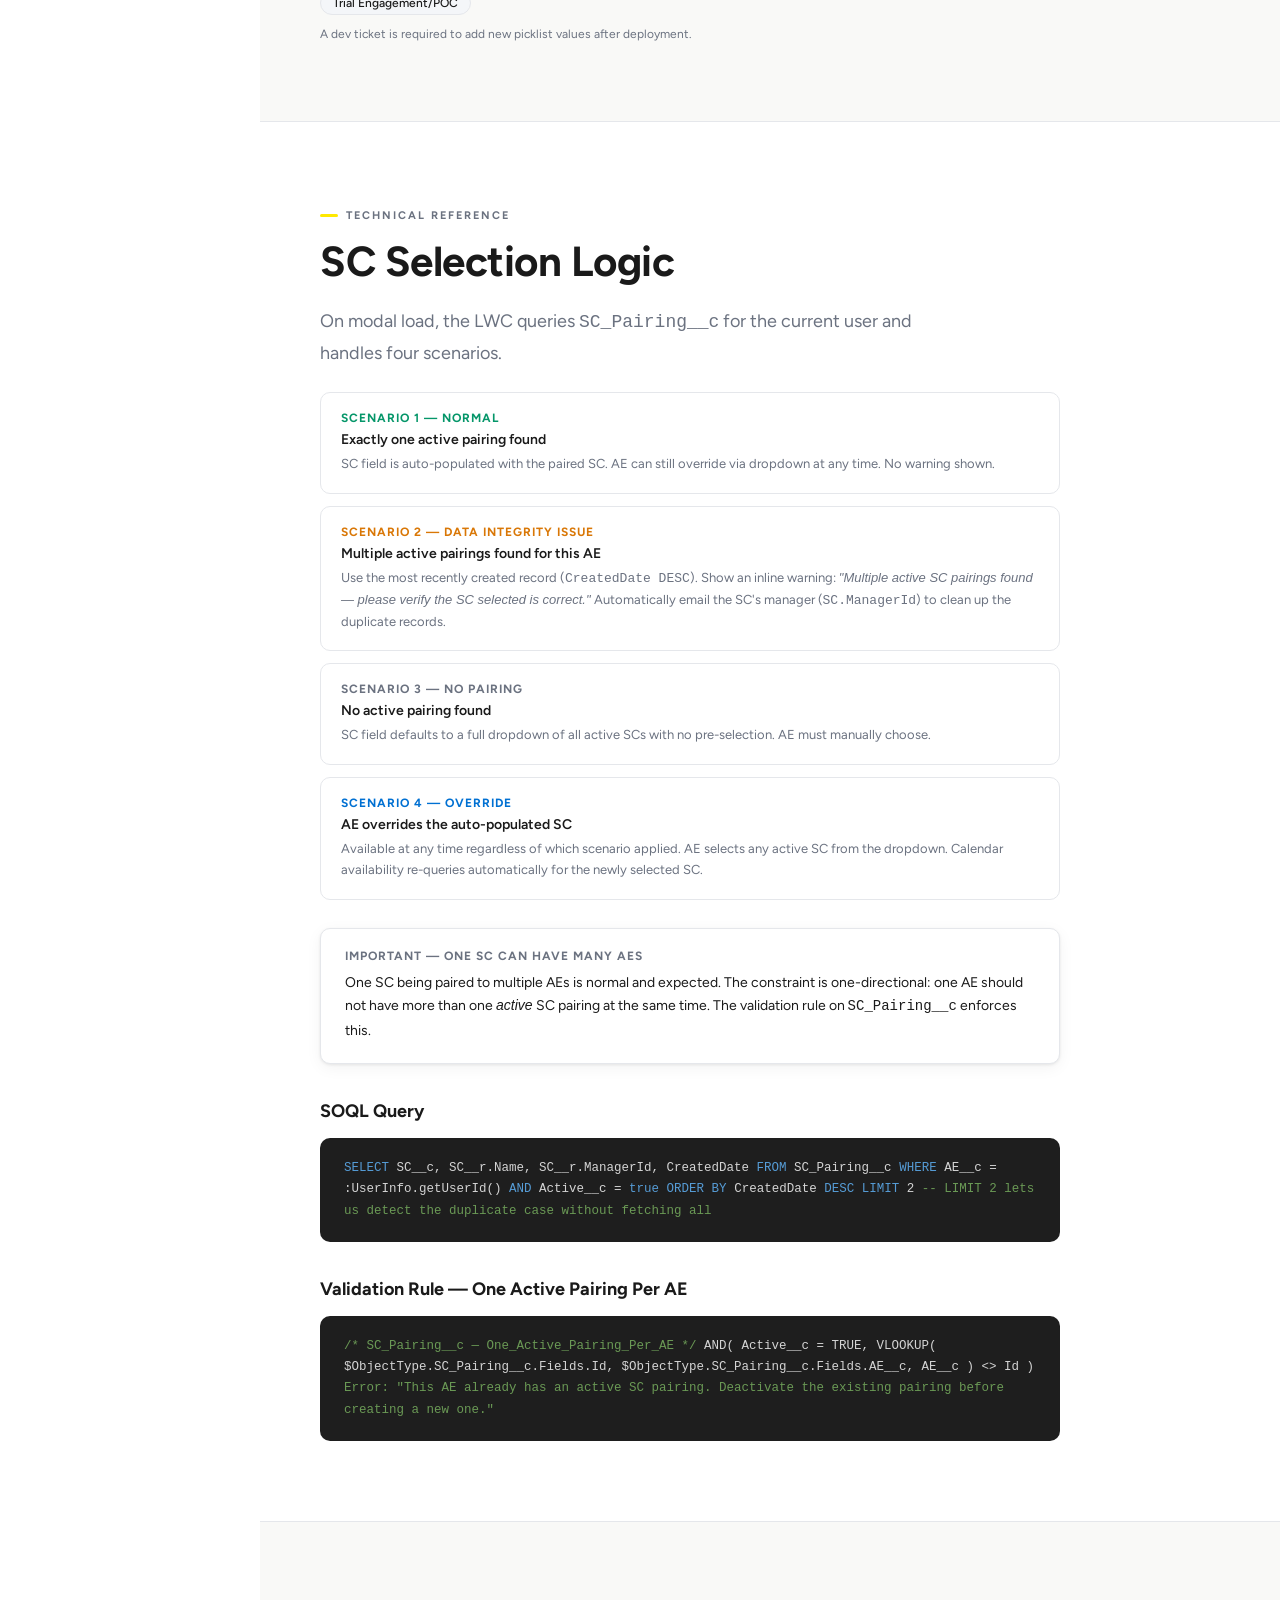
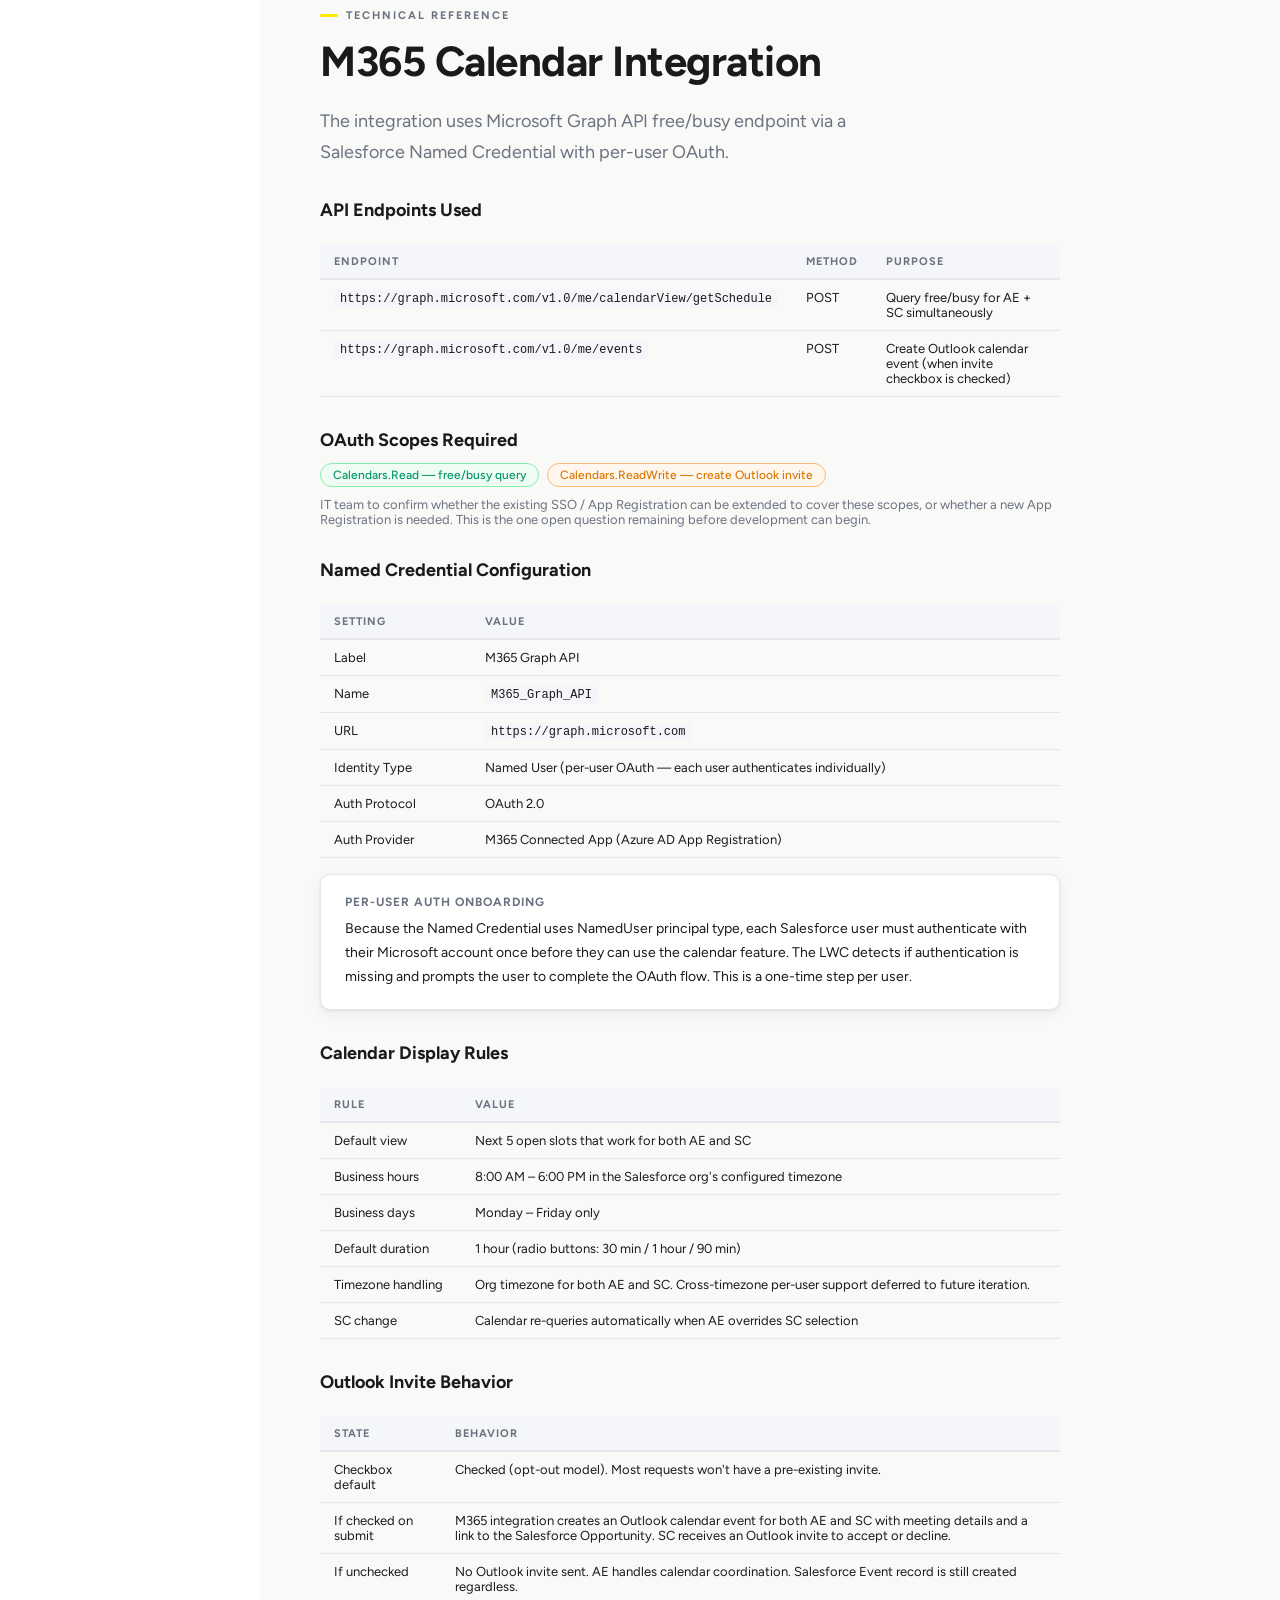
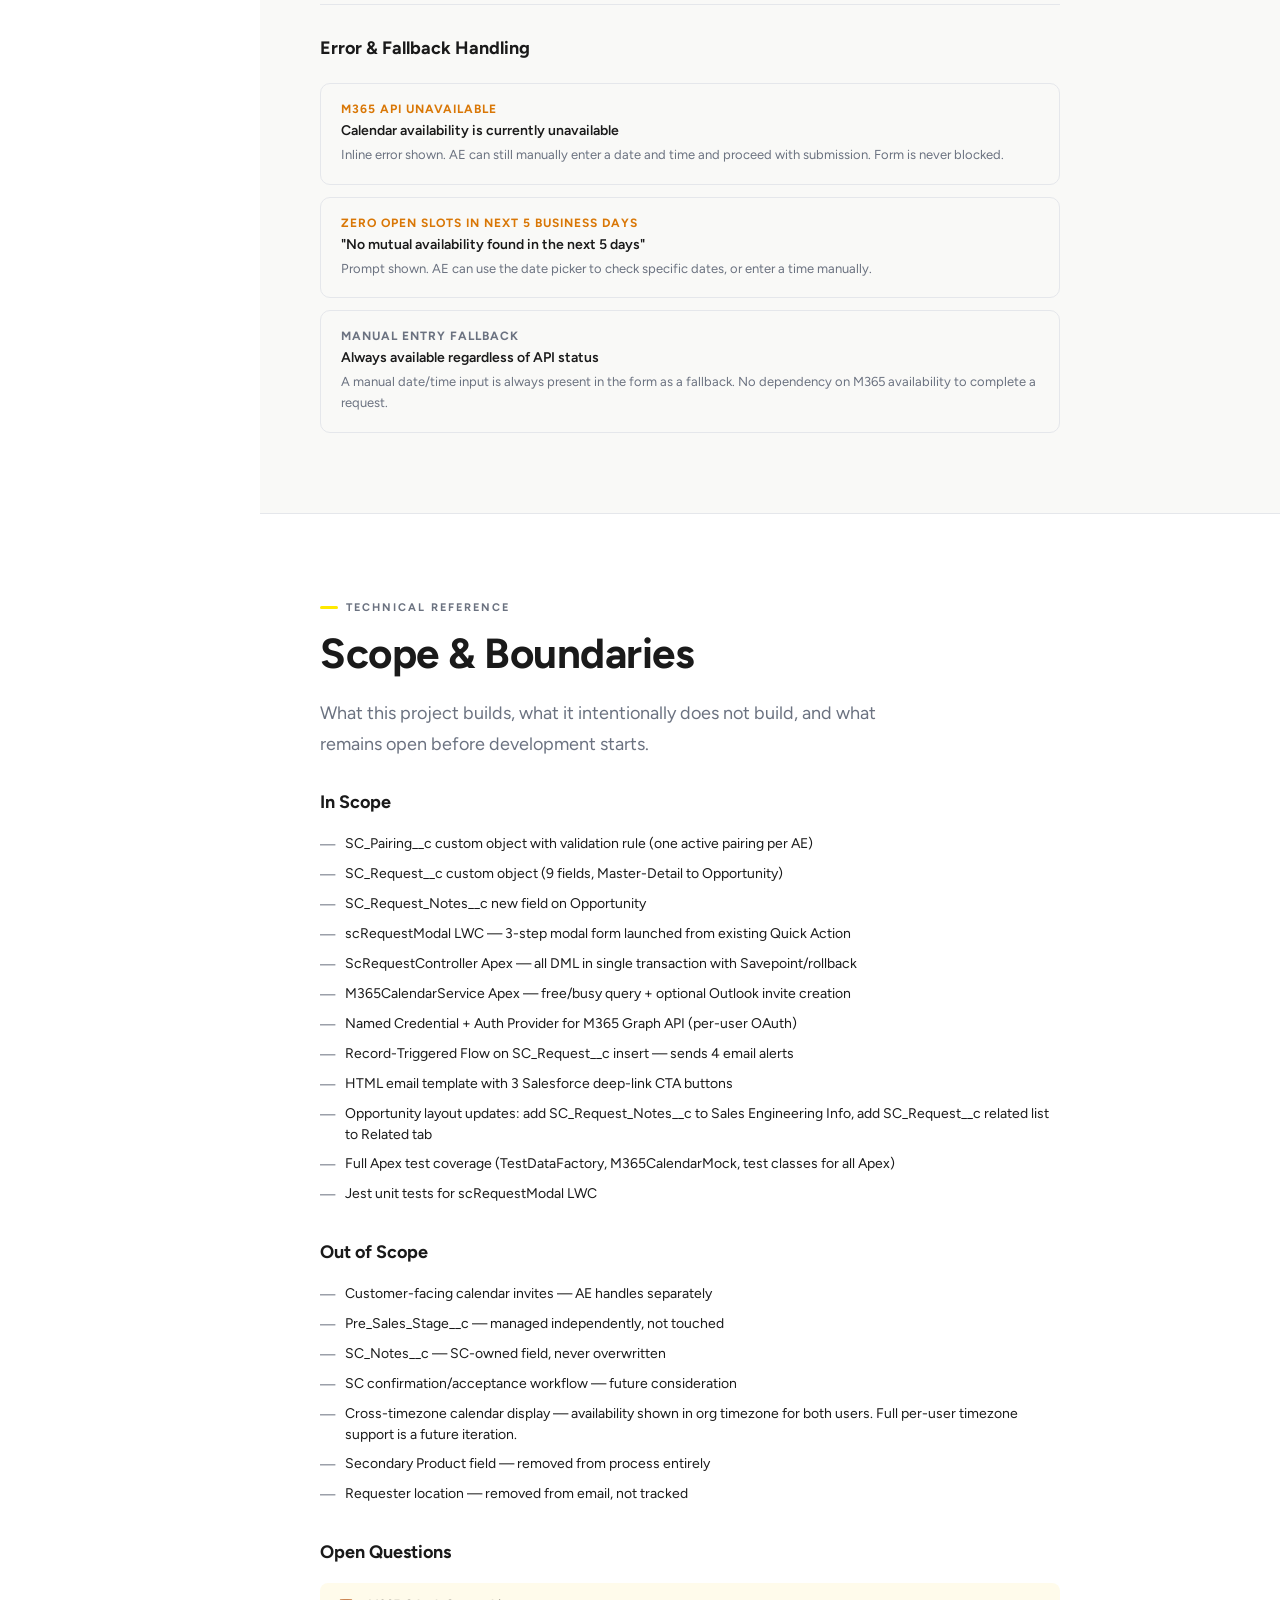
==== commit e56a9b18: "feat: add full technical reference to presentation site Adds 6 new sections under a 'Technical Refer" ====
--- a/docs/index.html
+++ b/docs/index.html
@@ -26,6 +26,15 @@
         <li><a href="#email" class="nav-link">Email Redesign</a></li>
         <li><a href="#options" class="nav-link">Implementation Options</a></li>
         <li><a href="#next-steps" class="nav-link">Next Steps</a></li>
+      </ul>
+      <div class="nav-divider">Technical Reference</div>
+      <ul class="nav-list" id="nav-list-tech">
+        <li><a href="#tech-architecture" class="nav-link">Architecture</a></li>
+        <li><a href="#field-reference" class="nav-link">Field Reference</a></li>
+        <li><a href="#sc-selection-logic" class="nav-link">SC Selection Logic</a></li>
+        <li><a href="#m365-details" class="nav-link">M365 Integration</a></li>
+        <li><a href="#scope" class="nav-link">Scope &amp; Boundaries</a></li>
+        <li><a href="#impl-plan" class="nav-link">Implementation Plan</a></li>
       </ul>
     </nav>
 
@@ -410,6 +419,511 @@
         </div>
       </section>
 
+      <!-- 9. Technical Architecture -->
+      <section id="tech-architecture" class="section">
+        <div class="section-inner">
+          <span class="section-label">Technical Reference</span>
+          <h1>Architecture Overview</h1>
+          <p class="lead">Option A — Salesforce Native. Every component lives inside Salesforce or is accessed via Named Credential.</p>
+
+          <table class="tech-table" style="margin-top:32px">
+            <thead>
+              <tr><th>Component</th><th>Type</th><th>Purpose</th></tr>
+            </thead>
+            <tbody>
+              <tr>
+                <td>scRequestModal</td>
+                <td class="plain">LWC</td>
+                <td class="plain">3-step modal form: SC &amp; calendar → Request details → Review &amp; submit</td>
+              </tr>
+              <tr>
+                <td>scRequestAction</td>
+                <td class="plain">LWC (wrapper)</td>
+                <td class="plain">Quick Action wrapper that launches scRequestModal and calls <code>notifyRecordUpdateAvailable</code> on close to refresh the Opportunity page</td>
+              </tr>
+              <tr>
+                <td>ScRequestController</td>
+                <td class="plain">Apex</td>
+                <td class="plain">All DML in a single transaction with Savepoint/rollback: creates SC_Request__c, Event, OpportunityTeamMember, updates Opportunity fields</td>
+              </tr>
+              <tr>
+                <td>M365CalendarService</td>
+                <td class="plain">Apex</td>
+                <td class="plain">Queries M365 Graph API free/busy endpoint. Creates Outlook calendar event when invite checkbox is checked.</td>
+              </tr>
+              <tr>
+                <td>M365_Graph_API</td>
+                <td class="plain">Named Credential</td>
+                <td class="plain">Stores M365 OAuth token. Principal type: NamedUser — each user authenticates individually via the Auth Provider onboarding flow.</td>
+              </tr>
+              <tr>
+                <td>M365 Connected App</td>
+                <td class="plain">Auth Provider</td>
+                <td class="plain">OAuth 2.0 App Registration in Azure AD. Scopes: <code>Calendars.Read</code>, <code>Calendars.ReadWrite</code></td>
+              </tr>
+              <tr>
+                <td>SC Request Email Flow</td>
+                <td class="plain">Record-Triggered Flow</td>
+                <td class="plain">Fires on SC_Request__c insert. Sends 4 separate email alerts: AE, SC, AE Manager (<code>AE.ManagerId</code>), SC Manager (<code>SC.ManagerId</code>)</td>
+              </tr>
+              <tr>
+                <td>SC_Request__c</td>
+                <td class="plain">Custom Object</td>
+                <td class="plain">Master-Detail to Opportunity. Stores the full request record for reporting and history.</td>
+              </tr>
+              <tr>
+                <td>SC_Pairing__c</td>
+                <td class="plain">Custom Object</td>
+                <td class="plain">AE→SC assignment data. Replaces external spreadsheet. Validation rule enforces one active pairing per AE.</td>
+              </tr>
+              <tr>
+                <td>TestDataFactory</td>
+                <td class="plain">Apex (test)</td>
+                <td class="plain">Creates test Users, Opportunities, SC_Pairing__c records for all Apex test classes</td>
+              </tr>
+              <tr>
+                <td>M365CalendarMock</td>
+                <td class="plain">Apex (test)</td>
+                <td class="plain">HttpCalloutMock implementation for unit testing M365CalendarService without live API calls</td>
+              </tr>
+            </tbody>
+          </table>
+
+          <div class="callout-yellow" style="margin-top:32px">
+            <div class="callout-yellow-label">Entry Point — No Change Required</div>
+            <div class="callout-yellow-body">The existing "Request SC" Quick Action in the Opportunity action bar overflow menu is reused as-is. The LWC replaces the current Flow behind it. Label stays "Request SC" — no retraining needed.</div>
+          </div>
+
+          <h2 style="font-size:20px;font-weight:700;margin-top:40px;margin-bottom:8px">Tech Stack</h2>
+          <div class="pills">
+            <span class="pill">Salesforce LWC</span>
+            <span class="pill">Apex</span>
+            <span class="pill">SOQL</span>
+            <span class="pill">Named Credentials</span>
+            <span class="pill">M365 Graph API</span>
+            <span class="pill">Record-Triggered Flow</span>
+            <span class="pill">Salesforce CLI (sf)</span>
+            <span class="pill">Jest (LWC tests)</span>
+            <span class="pill">Apex Test Classes</span>
+          </div>
+        </div>
+      </section>
+
+      <!-- 10. Field Reference -->
+      <section id="field-reference" class="section">
+        <div class="section-inner">
+          <span class="section-label">Technical Reference</span>
+          <h1>Field Reference</h1>
+          <p class="lead">All custom objects, fields, and Opportunity field updates created or modified by this project.</p>
+
+          <h2 style="font-size:18px;font-weight:700;margin-top:36px;margin-bottom:4px">SC_Request__c <span style="font-size:13px;font-weight:500;color:var(--text-muted);margin-left:8px">New Custom Object — Master-Detail to Opportunity</span></h2>
+          <table class="data-table">
+            <thead><tr><th>Field</th><th>Type</th><th>Description</th></tr></thead>
+            <tbody>
+              <tr><td><code>Opportunity__c</code></td><td>Master-Detail(Opportunity)</td><td>Parent opportunity. Required.</td></tr>
+              <tr><td><code>Requested_SC__c</code></td><td>Lookup(User)</td><td>SC selected for this request.</td></tr>
+              <tr><td><code>Request_Type__c</code></td><td>Picklist</td><td>14 values — see Picklists section below.</td></tr>
+              <tr><td><code>Product_Line__c</code></td><td>Picklist</td><td>17 values — see Picklists section below.</td></tr>
+              <tr><td><code>Request_Notes__c</code></td><td>Long Text Area</td><td>AE's freeform notes: current state, problem, demo requirements.</td></tr>
+              <tr><td><code>Meeting_Date__c</code></td><td>DateTime</td><td>Selected meeting date and time. Required.</td></tr>
+              <tr><td><code>Status__c</code></td><td>Picklist</td><td>Submitted → Confirmed → Completed → Cancelled</td></tr>
+              <tr><td><code>Submitted_By__c</code></td><td>Lookup(User)</td><td>AE who submitted. Set to <code>UserInfo.getUserId()</code> in Apex.</td></tr>
+              <tr><td><code>Submitted_Date__c</code></td><td>Formula(DateTime)</td><td>Formula: <code>CreatedDate</code>. Always accurate, no Apex needed.</td></tr>
+            </tbody>
+          </table>
+
+          <h2 style="font-size:18px;font-weight:700;margin-top:36px;margin-bottom:4px">SC_Pairing__c <span style="font-size:13px;font-weight:500;color:var(--text-muted);margin-left:8px">New Custom Object — replaces spreadsheet</span></h2>
+          <table class="data-table">
+            <thead><tr><th>Field</th><th>Type</th><th>Description</th></tr></thead>
+            <tbody>
+              <tr><td><code>AE__c</code></td><td>Lookup(User)</td><td>The Account Executive. Required.</td></tr>
+              <tr><td><code>SC__c</code></td><td>Lookup(User)</td><td>Their assigned Solutions Consultant. Required.</td></tr>
+              <tr><td><code>Active__c</code></td><td>Checkbox</td><td>Default: true. Validation rule prevents more than one active pairing per AE.</td></tr>
+            </tbody>
+          </table>
+          <div class="info-callout" style="margin-top:16px">
+            <div class="info-callout-label">Initial Data Load</div>
+            <div class="info-callout-body">One-time CSV import via Salesforce Data Import Wizard. SC manager exports the existing spreadsheet, maps <code>AE__c</code> and <code>SC__c</code> by User email. All records must have <code>Active__c = true</code> before go-live. Dev team provides field mapping guide.</div>
+          </div>
+
+          <h2 style="font-size:18px;font-weight:700;margin-top:36px;margin-bottom:4px">Opportunity <span style="font-size:13px;font-weight:500;color:var(--text-muted);margin-left:8px">Modified — fields auto-updated on submit</span></h2>
+          <table class="data-table">
+            <thead><tr><th>Field</th><th>Status</th><th>Value Set On Submit</th></tr></thead>
+            <tbody>
+              <tr><td><code>SC_Request_Notes__c</code></td><td><span class="new">New</span></td><td>AE's request notes. Added to Sales Engineering Info section on layout.</td></tr>
+              <tr><td><code>Primary_Solution_Consultant__c</code></td><td>Existing</td><td>SC selected in the request form.</td></tr>
+              <tr><td><code>SC_Date_Requested__c</code></td><td>Existing</td><td>Meeting date/time selected in the request form.</td></tr>
+              <tr><td><code>SC_On_Team__c</code></td><td>Existing</td><td>Set to <code>true</code>.</td></tr>
+              <tr><td><code>Demo__c</code></td><td>Existing</td><td>Set to <code>true</code> only if Request Type = "Demo Request".</td></tr>
+            </tbody>
+          </table>
+          <div class="info-callout" style="margin-top:16px">
+            <div class="info-callout-label">Fields NOT touched by this process</div>
+            <div class="info-callout-body"><code>Pre_Sales_Stage__c</code> — managed independently. &nbsp;·&nbsp; <code>SC_Notes__c</code> — SC-owned field, never overwritten by this process.</div>
+          </div>
+
+          <h2 style="font-size:18px;font-weight:700;margin-top:36px;margin-bottom:4px">Event <span style="font-size:13px;font-weight:500;color:var(--text-muted);margin-left:8px">Standard object — created on submit</span></h2>
+          <table class="data-table">
+            <thead><tr><th>Field</th><th>Value</th></tr></thead>
+            <tbody>
+              <tr><td><code>Subject</code></td><td>"Request for [Request_Type__c] for [Account Name] w/ a Solutions Consultant"</td></tr>
+              <tr><td><code>Description</code></td><td>SC Request Notes (AE's freeform text)</td></tr>
+              <tr><td><code>StartDateTime</code></td><td>Meeting date/time selected in form</td></tr>
+              <tr><td><code>EndDateTime</code></td><td>StartDateTime + duration (30 / 60 / 90 min)</td></tr>
+              <tr><td><code>OwnerId</code></td><td>AE (submitter — <code>UserInfo.getUserId()</code>)</td></tr>
+              <tr><td><code>WhatId</code></td><td>Opportunity Id</td></tr>
+              <tr><td><code>Type</code></td><td>Matches Request Type selected</td></tr>
+            </tbody>
+          </table>
+
+          <h2 style="font-size:18px;font-weight:700;margin-top:36px;margin-bottom:8px">Picklists</h2>
+          <div style="display:grid;grid-template-columns:1fr 1fr;gap:24px;margin-top:8px">
+            <div>
+              <p style="font-size:12px;font-weight:700;text-transform:uppercase;letter-spacing:1px;color:var(--text-muted);margin-bottom:10px">Request Type (14)</p>
+              <div class="pills">
+                <span class="pill">Biz Dev/Channel</span>
+                <span class="pill">CSM Activity</span>
+                <span class="pill">Demo Request</span>
+                <span class="pill">Discovery Call</span>
+                <span class="pill">Document Request</span>
+                <span class="pill">On-Site Meeting</span>
+                <span class="pill">Pro Serv Scoping</span>
+                <span class="pill">RFX/Tender</span>
+                <span class="pill">Security Questionnaire</span>
+                <span class="pill">Security Team Escalation</span>
+                <span class="pill">Strategic Planning</span>
+                <span class="pill">Technical Call</span>
+                <span class="pill">Training</span>
+                <span class="pill">Trial Engagement/POC</span>
+              </div>
+            </div>
+            <div>
+              <p style="font-size:12px;font-weight:700;text-transform:uppercase;letter-spacing:1px;color:var(--text-muted);margin-bottom:10px">Product Line (17)</p>
+              <div class="pills">
+                <span class="pill">Central</span>
+                <span class="pill">EnhancedAudio</span>
+                <span class="pill">GoTo Resolve</span>
+                <span class="pill">GoToAssist</span>
+                <span class="pill">GoToConnect</span>
+                <span class="pill">GoToMeeting</span>
+                <span class="pill">GoToMyPC</span>
+                <span class="pill">GoToRoom</span>
+                <span class="pill">GoToTraining</span>
+                <span class="pill">GoToWebcast</span>
+                <span class="pill">GoToWebinar</span>
+                <span class="pill">ITSG</span>
+                <span class="pill">MDM</span>
+                <span class="pill">None</span>
+                <span class="pill">Pro</span>
+                <span class="pill">Rescue</span>
+                <span class="pill">UCC</span>
+              </div>
+            </div>
+          </div>
+          <p style="font-size:12px;color:var(--text-muted);margin-top:12px">A dev ticket is required to add new picklist values after deployment.</p>
+        </div>
+      </section>
+
+      <!-- 11. SC Selection Logic -->
+      <section id="sc-selection-logic" class="section">
+        <div class="section-inner">
+          <span class="section-label">Technical Reference</span>
+          <h1>SC Selection Logic</h1>
+          <p class="lead">On modal load, the LWC queries <code>SC_Pairing__c</code> for the current user and handles four scenarios.</p>
+
+          <div class="scenarios">
+            <div class="scenario">
+              <div class="scenario-trigger s-green">Scenario 1 — Normal</div>
+              <h4>Exactly one active pairing found</h4>
+              <p>SC field is auto-populated with the paired SC. AE can still override via dropdown at any time. No warning shown.</p>
+            </div>
+            <div class="scenario">
+              <div class="scenario-trigger s-amber">Scenario 2 — Data Integrity Issue</div>
+              <h4>Multiple active pairings found for this AE</h4>
+              <p>Use the most recently created record (<code>CreatedDate DESC</code>). Show an inline warning: <em>"Multiple active SC pairings found — please verify the SC selected is correct."</em> Automatically email the SC's manager (<code>SC.ManagerId</code>) to clean up the duplicate records.</p>
+            </div>
+            <div class="scenario">
+              <div class="scenario-trigger s-muted">Scenario 3 — No Pairing</div>
+              <h4>No active pairing found</h4>
+              <p>SC field defaults to a full dropdown of all active SCs with no pre-selection. AE must manually choose.</p>
+            </div>
+            <div class="scenario">
+              <div class="scenario-trigger s-blue">Scenario 4 — Override</div>
+              <h4>AE overrides the auto-populated SC</h4>
+              <p>Available at any time regardless of which scenario applied. AE selects any active SC from the dropdown. Calendar availability re-queries automatically for the newly selected SC.</p>
+            </div>
+          </div>
+
+          <div class="info-callout" style="margin-top:28px">
+            <div class="info-callout-label">Important — One SC can have many AEs</div>
+            <div class="info-callout-body">One SC being paired to multiple AEs is normal and expected. The constraint is one-directional: one AE should not have more than one <em>active</em> SC pairing at the same time. The validation rule on <code>SC_Pairing__c</code> enforces this.</div>
+          </div>
+
+          <h2 style="font-size:18px;font-weight:700;margin-top:36px;margin-bottom:12px">SOQL Query</h2>
+          <div class="code-block"><span class="keyword">SELECT</span> SC__c, SC__r.Name, SC__r.ManagerId, CreatedDate
+<span class="keyword">FROM</span>   SC_Pairing__c
+<span class="keyword">WHERE</span>  AE__c = :UserInfo.getUserId()
+  <span class="keyword">AND</span>  Active__c = <span class="keyword">true</span>
+<span class="keyword">ORDER BY</span> CreatedDate <span class="keyword">DESC</span>
+<span class="keyword">LIMIT</span>  2 <span class="comment">-- LIMIT 2 lets us detect the duplicate case without fetching all</span></div>
+
+          <h2 style="font-size:18px;font-weight:700;margin-top:36px;margin-bottom:12px">Validation Rule — One Active Pairing Per AE</h2>
+          <div class="code-block"><span class="comment">/* SC_Pairing__c — One_Active_Pairing_Per_AE */</span>
+AND(
+  Active__c = TRUE,
+  VLOOKUP(
+    $ObjectType.SC_Pairing__c.Fields.Id,
+    $ObjectType.SC_Pairing__c.Fields.AE__c,
+    AE__c
+  ) &lt;&gt; Id
+)
+
+<span class="comment">Error: "This AE already has an active SC pairing.
+Deactivate the existing pairing before creating a new one."</span></div>
+        </div>
+      </section>
+
+      <!-- 12. M365 Integration Details -->
+      <section id="m365-details" class="section">
+        <div class="section-inner">
+          <span class="section-label">Technical Reference</span>
+          <h1>M365 Calendar Integration</h1>
+          <p class="lead">The integration uses Microsoft Graph API free/busy endpoint via a Salesforce Named Credential with per-user OAuth.</p>
+
+          <h2 style="font-size:18px;font-weight:700;margin-top:32px;margin-bottom:16px">API Endpoints Used</h2>
+          <table class="data-table">
+            <thead><tr><th>Endpoint</th><th>Method</th><th>Purpose</th></tr></thead>
+            <tbody>
+              <tr><td><code>https://graph.microsoft.com/v1.0/me/calendarView/getSchedule</code></td><td>POST</td><td>Query free/busy for AE + SC simultaneously</td></tr>
+              <tr><td><code>https://graph.microsoft.com/v1.0/me/events</code></td><td>POST</td><td>Create Outlook calendar event (when invite checkbox is checked)</td></tr>
+            </tbody>
+          </table>
+
+          <h2 style="font-size:18px;font-weight:700;margin-top:32px;margin-bottom:12px">OAuth Scopes Required</h2>
+          <div class="pills">
+            <span class="pill" style="background:#f0fdf4;border-color:#86efac;color:var(--green)">Calendars.Read — free/busy query</span>
+            <span class="pill" style="background:#fff7ed;border-color:#fdba74;color:var(--amber)">Calendars.ReadWrite — create Outlook invite</span>
+          </div>
+          <p style="font-size:13px;color:var(--text-muted);margin-top:10px">IT team to confirm whether the existing SSO / App Registration can be extended to cover these scopes, or whether a new App Registration is needed. This is the one open question remaining before development can begin.</p>
+
+          <h2 style="font-size:18px;font-weight:700;margin-top:32px;margin-bottom:16px">Named Credential Configuration</h2>
+          <table class="data-table">
+            <thead><tr><th>Setting</th><th>Value</th></tr></thead>
+            <tbody>
+              <tr><td>Label</td><td>M365 Graph API</td></tr>
+              <tr><td>Name</td><td><code>M365_Graph_API</code></td></tr>
+              <tr><td>URL</td><td><code>https://graph.microsoft.com</code></td></tr>
+              <tr><td>Identity Type</td><td>Named User (per-user OAuth — each user authenticates individually)</td></tr>
+              <tr><td>Auth Protocol</td><td>OAuth 2.0</td></tr>
+              <tr><td>Auth Provider</td><td>M365 Connected App (Azure AD App Registration)</td></tr>
+            </tbody>
+          </table>
+
+          <div class="info-callout" style="margin-top:16px">
+            <div class="info-callout-label">Per-User Auth Onboarding</div>
+            <div class="info-callout-body">Because the Named Credential uses NamedUser principal type, each Salesforce user must authenticate with their Microsoft account once before they can use the calendar feature. The LWC detects if authentication is missing and prompts the user to complete the OAuth flow. This is a one-time step per user.</div>
+          </div>
+
+          <h2 style="font-size:18px;font-weight:700;margin-top:32px;margin-bottom:16px">Calendar Display Rules</h2>
+          <table class="data-table">
+            <thead><tr><th>Rule</th><th>Value</th></tr></thead>
+            <tbody>
+              <tr><td>Default view</td><td>Next 5 open slots that work for both AE and SC</td></tr>
+              <tr><td>Business hours</td><td>8:00 AM – 6:00 PM in the Salesforce org's configured timezone</td></tr>
+              <tr><td>Business days</td><td>Monday – Friday only</td></tr>
+              <tr><td>Default duration</td><td>1 hour (radio buttons: 30 min / 1 hour / 90 min)</td></tr>
+              <tr><td>Timezone handling</td><td>Org timezone for both AE and SC. Cross-timezone per-user support deferred to future iteration.</td></tr>
+              <tr><td>SC change</td><td>Calendar re-queries automatically when AE overrides SC selection</td></tr>
+            </tbody>
+          </table>
+
+          <h2 style="font-size:18px;font-weight:700;margin-top:32px;margin-bottom:16px">Outlook Invite Behavior</h2>
+          <table class="data-table">
+            <thead><tr><th>State</th><th>Behavior</th></tr></thead>
+            <tbody>
+              <tr><td>Checkbox default</td><td>Checked (opt-out model). Most requests won't have a pre-existing invite.</td></tr>
+              <tr><td>If checked on submit</td><td>M365 integration creates an Outlook calendar event for both AE and SC with meeting details and a link to the Salesforce Opportunity. SC receives an Outlook invite to accept or decline.</td></tr>
+              <tr><td>If unchecked</td><td>No Outlook invite sent. AE handles calendar coordination. Salesforce Event record is still created regardless.</td></tr>
+            </tbody>
+          </table>
+
+          <h2 style="font-size:18px;font-weight:700;margin-top:32px;margin-bottom:16px">Error &amp; Fallback Handling</h2>
+          <div class="scenarios">
+            <div class="scenario">
+              <div class="scenario-trigger s-amber">M365 API unavailable</div>
+              <h4>Calendar availability is currently unavailable</h4>
+              <p>Inline error shown. AE can still manually enter a date and time and proceed with submission. Form is never blocked.</p>
+            </div>
+            <div class="scenario">
+              <div class="scenario-trigger s-amber">Zero open slots in next 5 business days</div>
+              <h4>"No mutual availability found in the next 5 days"</h4>
+              <p>Prompt shown. AE can use the date picker to check specific dates, or enter a time manually.</p>
+            </div>
+            <div class="scenario">
+              <div class="scenario-trigger s-muted">Manual entry fallback</div>
+              <h4>Always available regardless of API status</h4>
+              <p>A manual date/time input is always present in the form as a fallback. No dependency on M365 availability to complete a request.</p>
+            </div>
+          </div>
+        </div>
+      </section>
+
+      <!-- 13. Scope & Boundaries -->
+      <section id="scope" class="section">
+        <div class="section-inner">
+          <span class="section-label">Technical Reference</span>
+          <h1>Scope &amp; Boundaries</h1>
+          <p class="lead">What this project builds, what it intentionally does not build, and what remains open before development starts.</p>
+
+          <h2 style="font-size:18px;font-weight:700;margin-top:32px;margin-bottom:12px">In Scope</h2>
+          <ul class="scope-list">
+            <li>SC_Pairing__c custom object with validation rule (one active pairing per AE)</li>
+            <li>SC_Request__c custom object (9 fields, Master-Detail to Opportunity)</li>
+            <li>SC_Request_Notes__c new field on Opportunity</li>
+            <li>scRequestModal LWC — 3-step modal form launched from existing Quick Action</li>
+            <li>ScRequestController Apex — all DML in single transaction with Savepoint/rollback</li>
+            <li>M365CalendarService Apex — free/busy query + optional Outlook invite creation</li>
+            <li>Named Credential + Auth Provider for M365 Graph API (per-user OAuth)</li>
+            <li>Record-Triggered Flow on SC_Request__c insert — sends 4 email alerts</li>
+            <li>HTML email template with 3 Salesforce deep-link CTA buttons</li>
+            <li>Opportunity layout updates: add SC_Request_Notes__c to Sales Engineering Info, add SC_Request__c related list to Related tab</li>
+            <li>Full Apex test coverage (TestDataFactory, M365CalendarMock, test classes for all Apex)</li>
+            <li>Jest unit tests for scRequestModal LWC</li>
+          </ul>
+
+          <h2 style="font-size:18px;font-weight:700;margin-top:36px;margin-bottom:12px">Out of Scope</h2>
+          <ul class="scope-list">
+            <li>Customer-facing calendar invites — AE handles separately</li>
+            <li>Pre_Sales_Stage__c — managed independently, not touched</li>
+            <li>SC_Notes__c — SC-owned field, never overwritten</li>
+            <li>SC confirmation/acceptance workflow — future consideration</li>
+            <li>Cross-timezone calendar display — availability shown in org timezone for both users. Full per-user timezone support is a future iteration.</li>
+            <li>Secondary Product field — removed from process entirely</li>
+            <li>Requester location — removed from email, not tracked</li>
+          </ul>
+
+          <h2 style="font-size:18px;font-weight:700;margin-top:36px;margin-bottom:12px">Open Questions</h2>
+          <ul class="questions">
+            <li class="open">
+              <span class="q-icon">⏳</span>
+              <div class="q-body">
+                <strong>M365 OAuth Ownership</strong>
+                <span>IT team to confirm whether the existing SSO / App Registration can be extended to cover <code>Calendars.Read</code> and <code>Calendars.ReadWrite</code> scopes, or whether a new App Registration is needed. This is the only remaining blocker before development begins.</span>
+              </div>
+            </li>
+          </ul>
+
+          <h2 style="font-size:18px;font-weight:700;margin-top:32px;margin-bottom:12px">Resolved</h2>
+          <ul class="questions">
+            <li class="resolved"><span class="q-icon">✅</span><div class="q-body"><strong>Request Type full list</strong><span>14 values confirmed — see Field Reference section.</span></div></li>
+            <li class="resolved"><span class="q-icon">✅</span><div class="q-body"><strong>Product Line full list</strong><span>17 values confirmed — see Field Reference section.</span></div></li>
+            <li class="resolved"><span class="q-icon">✅</span><div class="q-body"><strong>OpportunityTeamMember access level</strong><span>Read/Write confirmed.</span></div></li>
+            <li class="resolved"><span class="q-icon">✅</span><div class="q-body"><strong>Email template format</strong><span>HTML template with GoTo brand header, 2-column grid, 3 CTA buttons, recipient footer.</span></div></li>
+            <li class="resolved"><span class="q-icon">✅</span><div class="q-body"><strong>Default meeting duration</strong><span>1 hour confirmed.</span></div></li>
+            <li class="resolved"><span class="q-icon">✅</span><div class="q-body"><strong>Outlook invite model</strong><span>Opt-out (checked by default). AE unchecks if call already scheduled.</span></div></li>
+          </ul>
+        </div>
+      </section>
+
+      <!-- 14. Implementation Plan -->
+      <section id="impl-plan" class="section">
+        <div class="section-inner">
+          <span class="section-label">Technical Reference</span>
+          <h1>Implementation Plan</h1>
+          <p class="lead">10 tasks across 4 chunks. Each chunk is independently deployable and testable. Full plan with step-by-step instructions and code is in the repo at <code>docs/superpowers/plans/2026-03-16-salesforce-option-a.md</code>.</p>
+
+          <div class="chunks">
+            <div class="chunk">
+              <div class="chunk-header">
+                <div class="chunk-num">1</div>
+                <div class="chunk-title">Custom Objects &amp; Fields</div>
+              </div>
+              <div class="chunk-body">
+                <ul class="chunk-tasks">
+                  <li>Task 1 — Create SC_Pairing__c object: 3 fields (AE__c, SC__c, Active__c) + validation rule</li>
+                  <li>Task 2 — Create SC_Request__c object: 9 fields including Master-Detail, picklists, formula</li>
+                  <li>Task 3 — Add SC_Request_Notes__c Long Text Area field to Opportunity</li>
+                </ul>
+                <div class="chunk-files">
+                  <div class="chunk-files-label">Key files</div>
+                  <code>force-app/main/default/objects/SC_Pairing__c/</code>
+                  <code>force-app/main/default/objects/SC_Request__c/</code>
+                  <code>force-app/main/default/objects/Opportunity/fields/SC_Request_Notes__c.field-meta.xml</code>
+                </div>
+              </div>
+            </div>
+
+            <div class="chunk">
+              <div class="chunk-header">
+                <div class="chunk-num">2</div>
+                <div class="chunk-title">Apex Backend</div>
+              </div>
+              <div class="chunk-body">
+                <ul class="chunk-tasks">
+                  <li>Task 4 — ScRequestController: getAssignedSC (with duplicate-pairing manager email), getAllActiveSCs, submitRequest (Savepoint/rollback, all 5 DML operations)</li>
+                  <li>Task 5 — M365CalendarService: getAvailableSlots, createCalendarEvent, parseAvailableSlots + TestDataFactory + M365CalendarMock</li>
+                </ul>
+                <div class="chunk-files">
+                  <div class="chunk-files-label">Key files</div>
+                  <code>force-app/main/default/classes/ScRequestController.cls</code>
+                  <code>force-app/main/default/classes/M365CalendarService.cls</code>
+                  <code>force-app/main/default/classes/TestDataFactory.cls</code>
+                  <code>force-app/main/default/classes/M365CalendarMock.cls</code>
+                  <code>force-app/main/default/classes/ScRequestControllerTest.cls</code>
+                  <code>force-app/main/default/classes/M365CalendarServiceTest.cls</code>
+                </div>
+              </div>
+            </div>
+
+            <div class="chunk">
+              <div class="chunk-header">
+                <div class="chunk-num">3</div>
+                <div class="chunk-title">Lightning Web Component</div>
+              </div>
+              <div class="chunk-body">
+                <ul class="chunk-tasks">
+                  <li>Task 6 — scRequestModal LWC: 3-step form (SC + calendar, request details, review + submit), calendar availability panel, slot selection, duration radio buttons, Outlook invite checkbox</li>
+                  <li>Task 7 — scRequestAction wrapper LWC: Quick Action entry point, calls notifyRecordUpdateAvailable on close to refresh Opportunity</li>
+                </ul>
+                <div class="chunk-files">
+                  <div class="chunk-files-label">Key files</div>
+                  <code>force-app/main/default/lwc/scRequestModal/</code>
+                  <code>force-app/main/default/lwc/scRequestAction/</code>
+                  <code>force-app/main/default/lwc/scRequestModal/__tests__/scRequestModal.test.js</code>
+                </div>
+              </div>
+            </div>
+
+            <div class="chunk">
+              <div class="chunk-header">
+                <div class="chunk-num">4</div>
+                <div class="chunk-title">Email Flow, Named Credential &amp; Layout</div>
+              </div>
+              <div class="chunk-body">
+                <ul class="chunk-tasks">
+                  <li>Task 8 — Record-Triggered Flow on SC_Request__c insert: 4 Send Email actions (AE, SC, AE Manager via AE.ManagerId, SC Manager via SC.ManagerId). HTML email template with GoTo brand header, 2-column details card, 3 CTA deep-link buttons, recipient footer.</li>
+                  <li>Task 9 — Named Credential M365_Graph_API: NamedUser principal type, OAuth 2.0, Auth Provider setup + per-user onboarding instructions</li>
+                  <li>Task 10 — Opportunity layout updates: add SC_Request_Notes__c to Sales Engineering Info section, add SC_Request__c related list to Related tab. Deploy and smoke-test full end-to-end flow.</li>
+                </ul>
+                <div class="chunk-files">
+                  <div class="chunk-files-label">Key files</div>
+                  <code>force-app/main/default/flows/SC_Request_Email_Notification.flow-meta.xml</code>
+                  <code>force-app/main/default/emailTemplates/SC_Request_Notification.email-meta.xml</code>
+                  <code>force-app/main/default/namedCredentials/M365_Graph_API.namedCredential-meta.xml</code>
+                  <code>force-app/main/default/authproviders/M365_Auth_Provider.authprovider-meta.xml</code>
+                  <code>force-app/main/default/layouts/Opportunity-Sales Layout.layout-meta.xml</code>
+                </div>
+              </div>
+            </div>
+          </div>
+
+          <div class="callout-yellow" style="margin-top:32px">
+            <div class="callout-yellow-label">Full Plan Location</div>
+            <div class="callout-yellow-body">Complete step-by-step instructions including all XML metadata, Apex code, Jest tests, and deployment commands are in: <code>docs/superpowers/plans/2026-03-16-salesforce-option-a.md</code></div>
+          </div>
+        </div>
+      </section>
+
     </main>
   </div>
   <script src="app.js"></script>
--- a/docs/styles.css
+++ b/docs/styles.css
@@ -246,6 +246,79 @@
 .closing-cta-main { color: #fff; font-size: 19px; font-weight: 600; line-height: 1.5; }
 .closing-cta-main em { color: var(--goto-yellow); font-style: normal; }
 
+/* ── Sidebar divider ─────────────────────── */
+.nav-divider {
+  padding: 16px 20px 6px;
+  font-size: 10px; font-weight: 700; letter-spacing: 2px;
+  text-transform: uppercase; color: rgba(255,255,255,0.25);
+  border-top: 1px solid rgba(255,255,255,0.08);
+  margin-top: 8px;
+}
+
+/* ── Code block ───────────────────────────── */
+.code-block {
+  background: #1e1e1e; color: #d4d4d4;
+  border-radius: var(--radius); padding: 20px 24px;
+  font-family: 'SF Mono', 'Fira Code', 'Cascadia Code', monospace;
+  font-size: 12.5px; line-height: 1.7; overflow-x: auto;
+  margin-top: 16px;
+}
+.code-block .comment { color: #6a9955; }
+.code-block .keyword { color: #569cd6; }
+.code-block .string { color: #ce9178; }
+.code-block .type { color: #4ec9b0; }
+
+/* ── Tech component table ─────────────────── */
+.tech-table { width: 100%; border-collapse: collapse; font-size: 13px; margin-top: 24px; }
+.tech-table th { background: var(--goto-black); color: #fff; padding: 10px 14px; text-align: left; font-size: 11px; text-transform: uppercase; letter-spacing: 1px; }
+.tech-table td { padding: 11px 14px; border-bottom: 1px solid var(--border); vertical-align: top; line-height: 1.5; }
+.tech-table tr:last-child td { border-bottom: none; }
+.tech-table td:first-child { font-family: 'SF Mono', 'Fira Code', monospace; font-size: 12px; color: var(--blue); white-space: nowrap; }
+.tech-table td.plain { font-family: 'Figtree', sans-serif; font-size: 13px; color: var(--text); }
+
+/* ── Scenario cards ───────────────────────── */
+.scenarios { display: flex; flex-direction: column; gap: 12px; margin-top: 24px; }
+.scenario { border: 1px solid var(--border); border-radius: var(--radius); padding: 18px 20px; }
+.scenario-trigger { font-size: 12px; font-weight: 700; text-transform: uppercase; letter-spacing: 1px; margin-bottom: 6px; }
+.scenario-trigger.s-green { color: var(--green); }
+.scenario-trigger.s-amber { color: var(--amber); }
+.scenario-trigger.s-blue { color: var(--blue); }
+.scenario-trigger.s-muted { color: var(--text-muted); }
+.scenario h4 { font-size: 14px; font-weight: 600; margin-bottom: 6px; }
+.scenario p { font-size: 13px; color: var(--text-muted); line-height: 1.6; }
+
+/* ── Pill tags ────────────────────────────── */
+.pills { display: flex; flex-wrap: wrap; gap: 8px; margin-top: 12px; }
+.pill { display: inline-block; padding: 4px 12px; border-radius: 20px; font-size: 12px; font-weight: 500; background: #f4f6f9; color: var(--text); border: 1px solid var(--border); }
+
+/* ── Scope list ───────────────────────────── */
+.scope-list { list-style: none; margin-top: 20px; display: flex; flex-direction: column; gap: 8px; }
+.scope-list li { display: flex; align-items: flex-start; gap: 10px; font-size: 14px; line-height: 1.5; }
+.scope-list li::before { content: '—'; color: var(--text-muted); flex-shrink: 0; margin-top: 1px; }
+
+/* ── Chunk cards (impl plan) ──────────────── */
+.chunks { display: flex; flex-direction: column; gap: 20px; margin-top: 28px; }
+.chunk { border: 1px solid var(--border); border-radius: var(--radius); overflow: hidden; }
+.chunk-header { background: var(--goto-black); padding: 14px 20px; display: flex; align-items: center; gap: 14px; }
+.chunk-num { background: var(--goto-yellow); color: var(--goto-black); width: 28px; height: 28px; border-radius: 50%; display: flex; align-items: center; justify-content: center; font-size: 13px; font-weight: 700; flex-shrink: 0; }
+.chunk-title { color: #fff; font-size: 14px; font-weight: 600; }
+.chunk-body { padding: 16px 20px; }
+.chunk-tasks { list-style: none; display: flex; flex-direction: column; gap: 8px; }
+.chunk-tasks li { font-size: 13px; color: var(--text); display: flex; align-items: flex-start; gap: 10px; line-height: 1.5; }
+.chunk-tasks li::before { content: ''; width: 16px; height: 16px; border: 1.5px solid var(--border); border-radius: 3px; flex-shrink: 0; margin-top: 1px; }
+.chunk-files { margin-top: 12px; padding-top: 12px; border-top: 1px solid var(--border); }
+.chunk-files-label { font-size: 11px; font-weight: 700; text-transform: uppercase; letter-spacing: 1px; color: var(--text-muted); margin-bottom: 8px; }
+.chunk-files code { display: block; font-size: 11.5px; color: var(--blue); font-family: 'SF Mono', 'Fira Code', monospace; padding: 2px 0; }
+
+/* ── Resolved / open question list ───────── */
+.questions { list-style: none; margin-top: 20px; display: flex; flex-direction: column; gap: 10px; }
+.questions li { display: flex; align-items: flex-start; gap: 12px; font-size: 14px; line-height: 1.5; padding: 12px 16px; border-radius: 8px; }
+.questions li.resolved { background: #f0fdf4; }
+.questions li.open { background: #fffbeb; }
+.q-icon { font-size: 16px; flex-shrink: 0; margin-top: 1px; }
+.q-body strong { display: block; font-size: 13px; font-weight: 600; margin-bottom: 2px; }
+.q-body span { font-size: 13px; color: var(--text-muted); }
+
 /* ── Responsive ───────────────────────────── */
 @media (max-width: 768px) {
   .sidebar { transform: translateX(-100%); transition: transform 0.2s; }
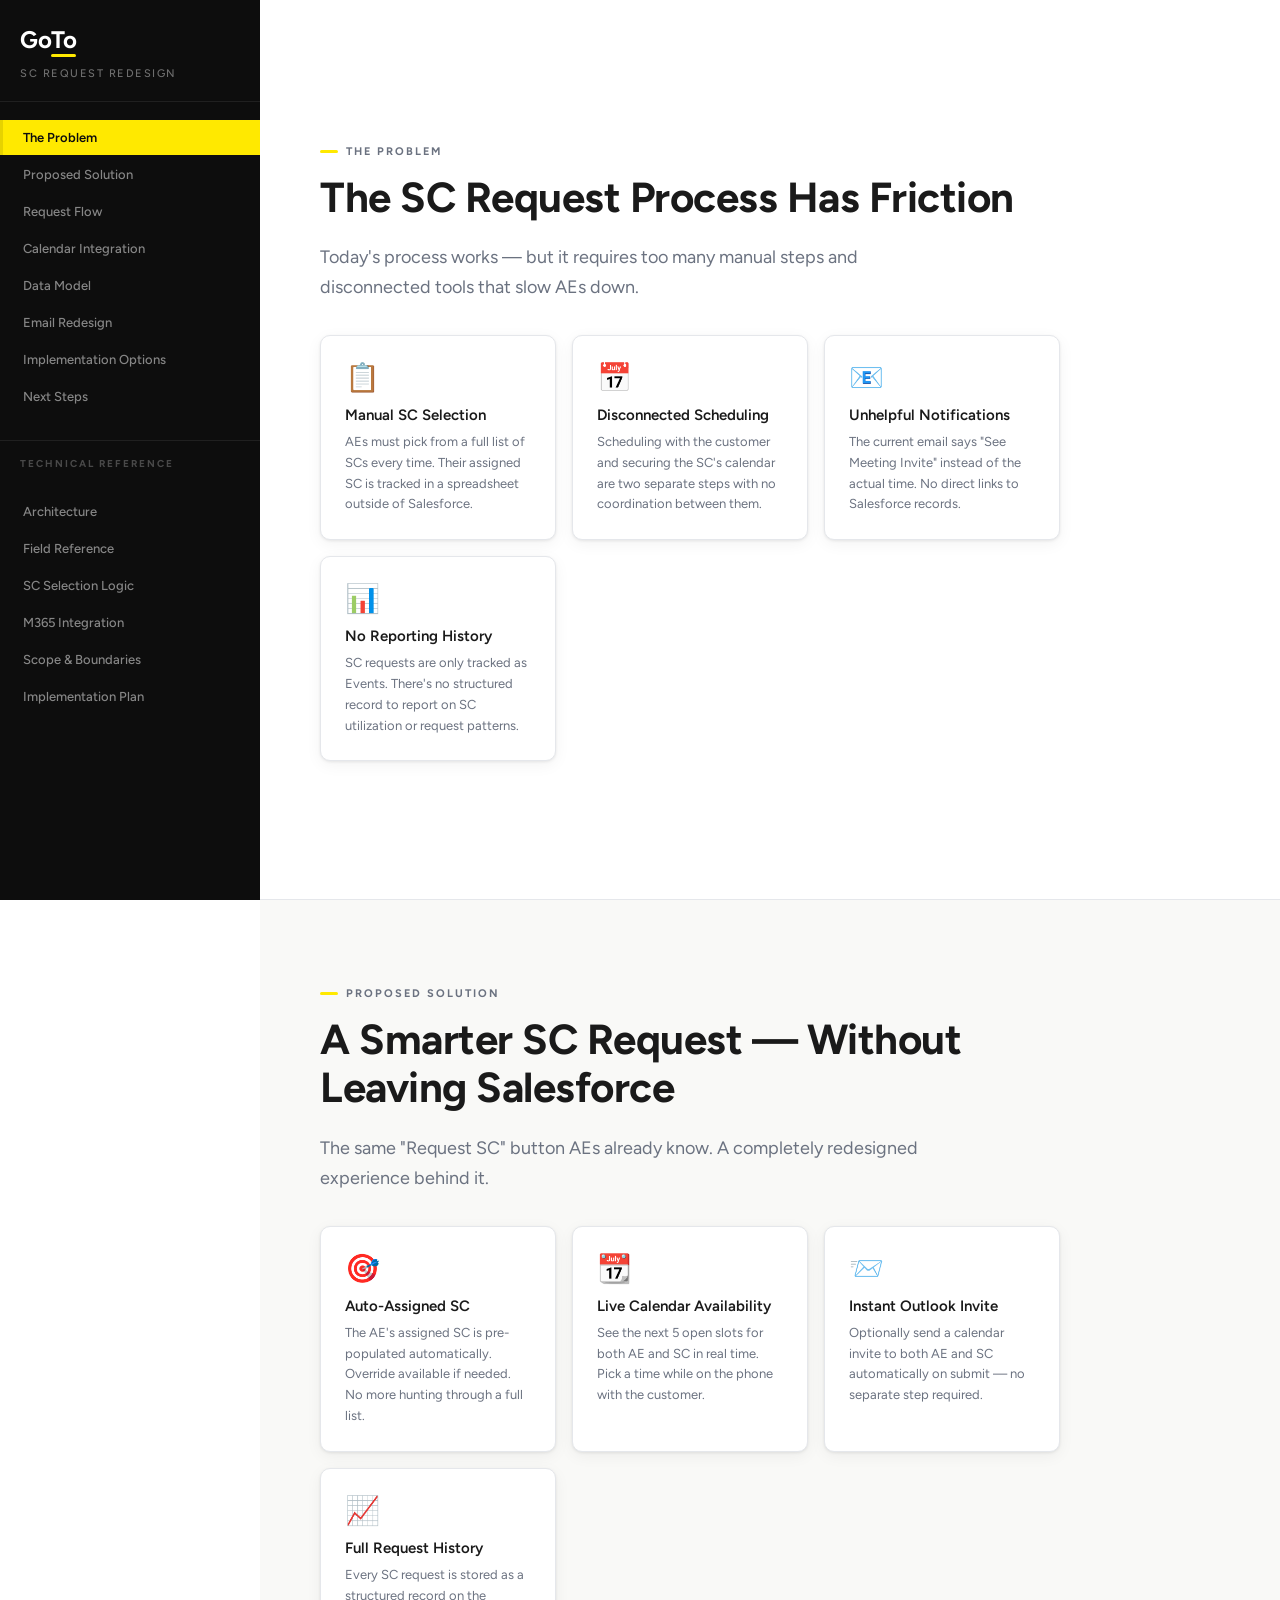
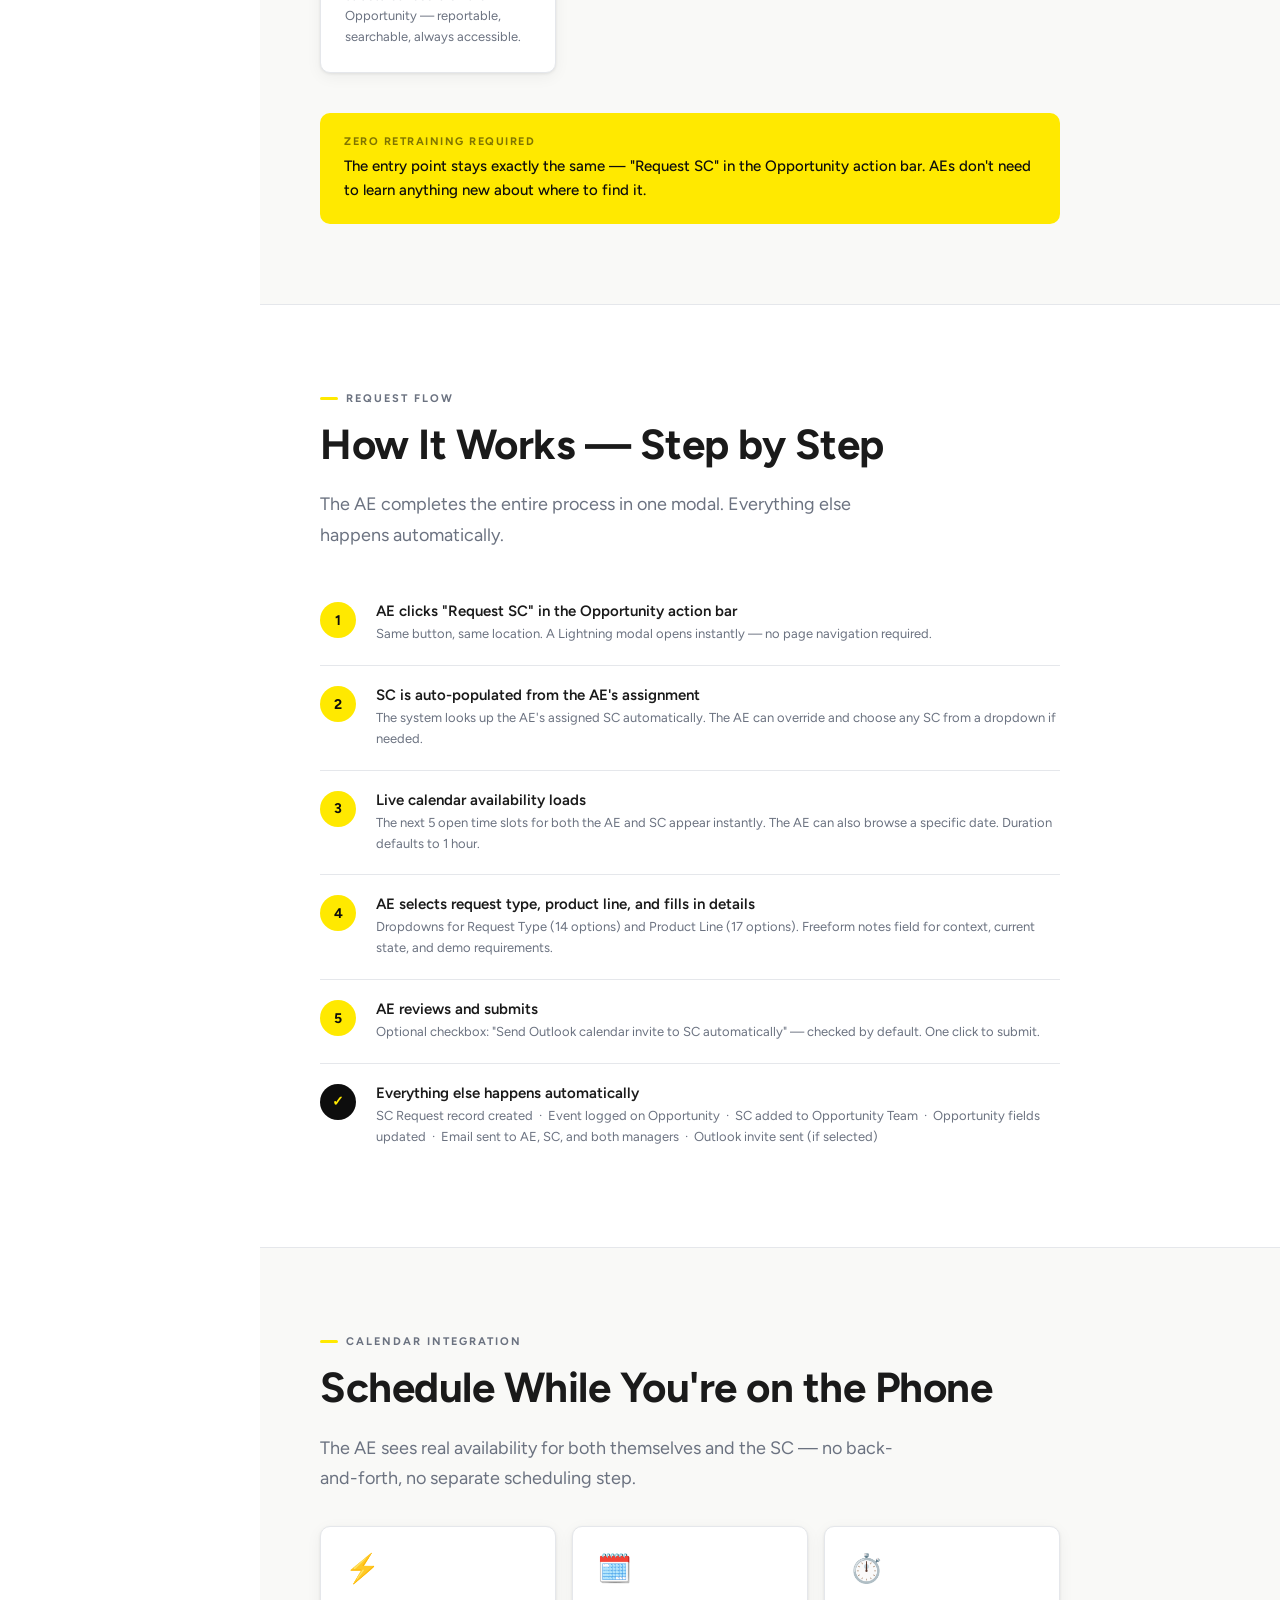
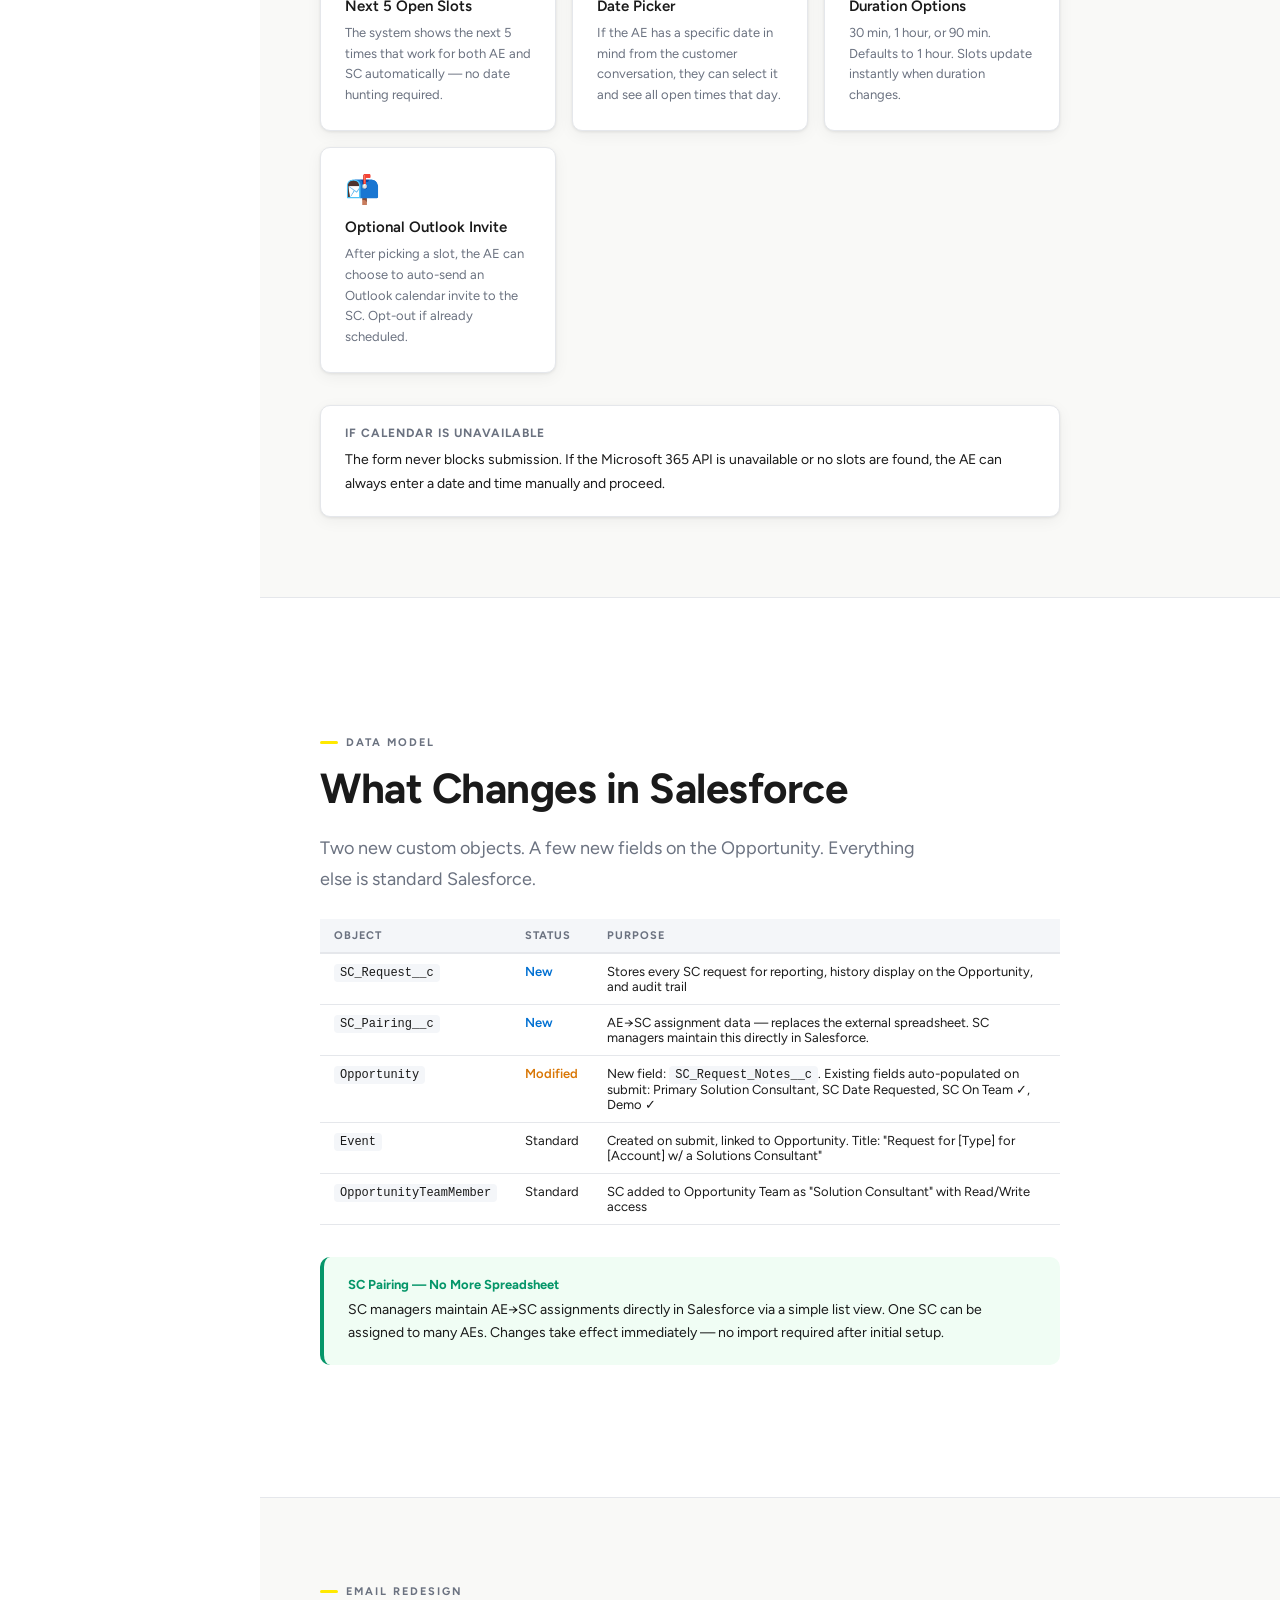
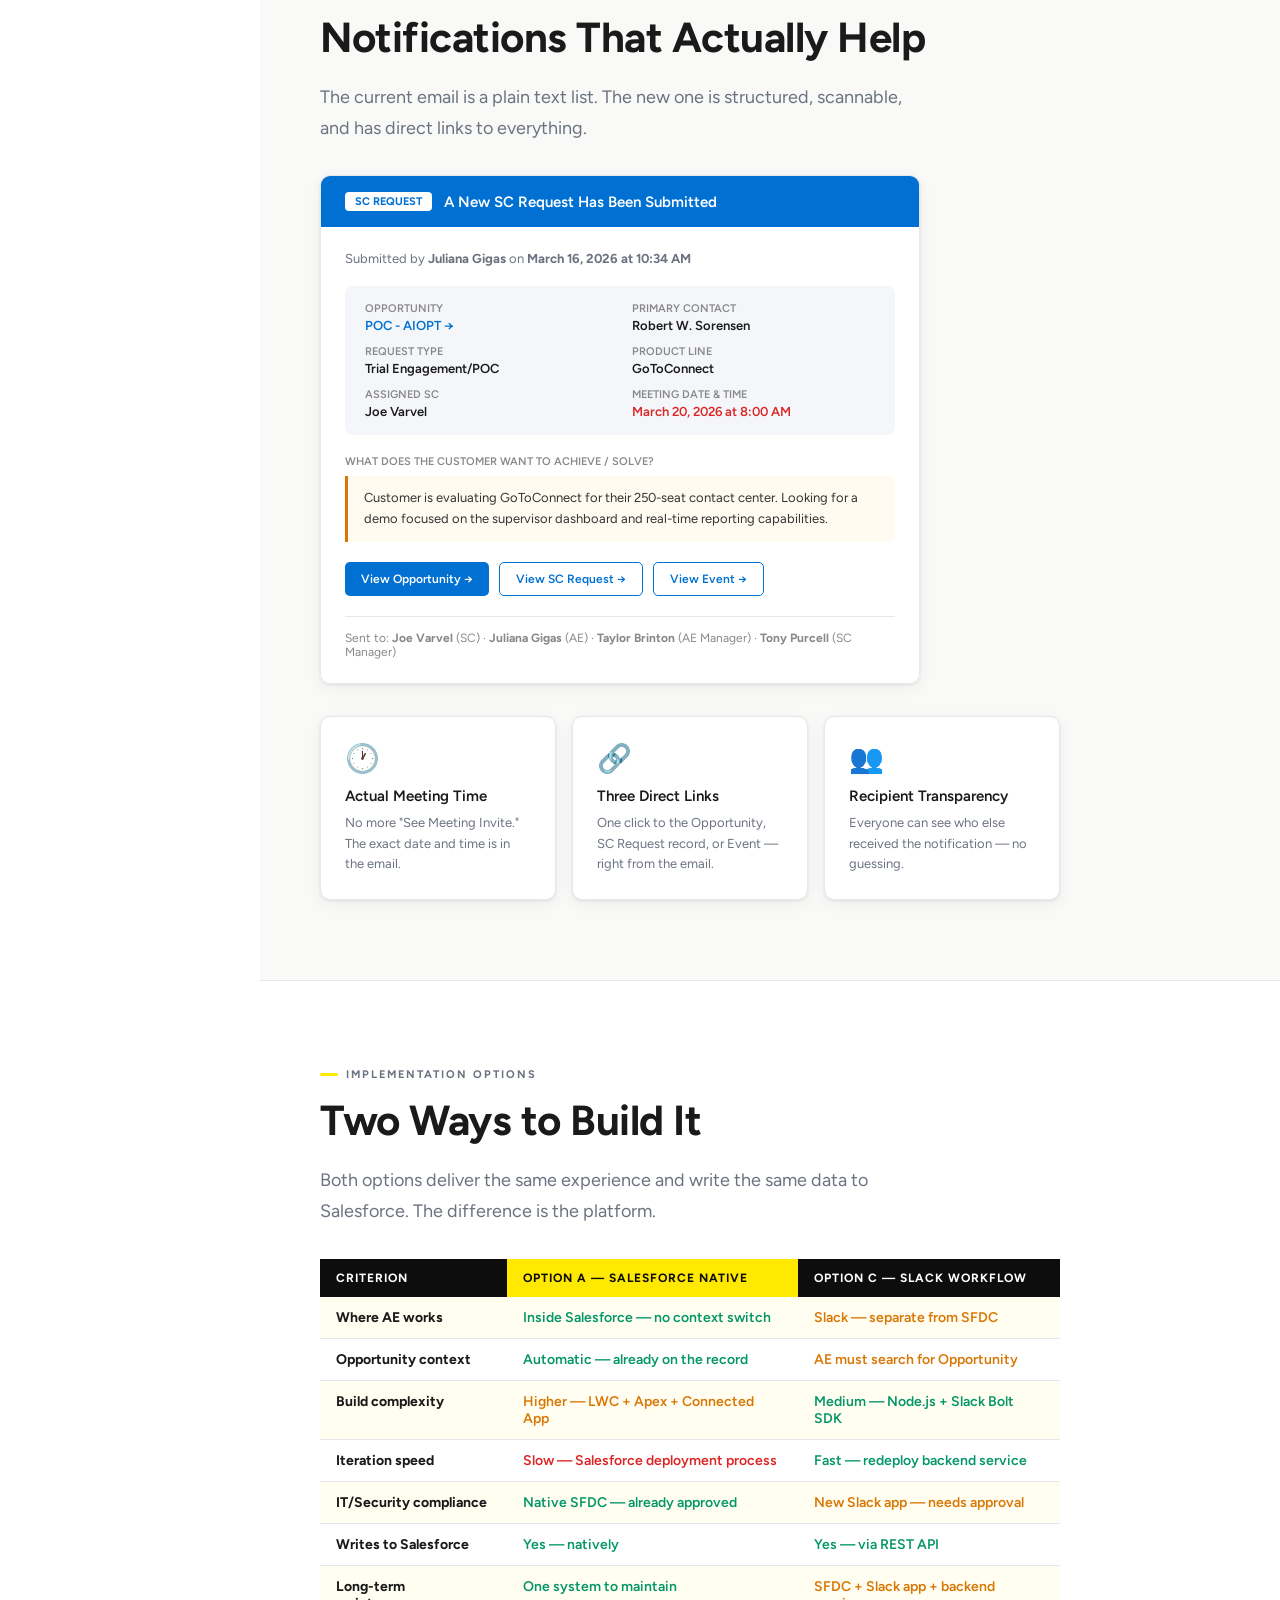
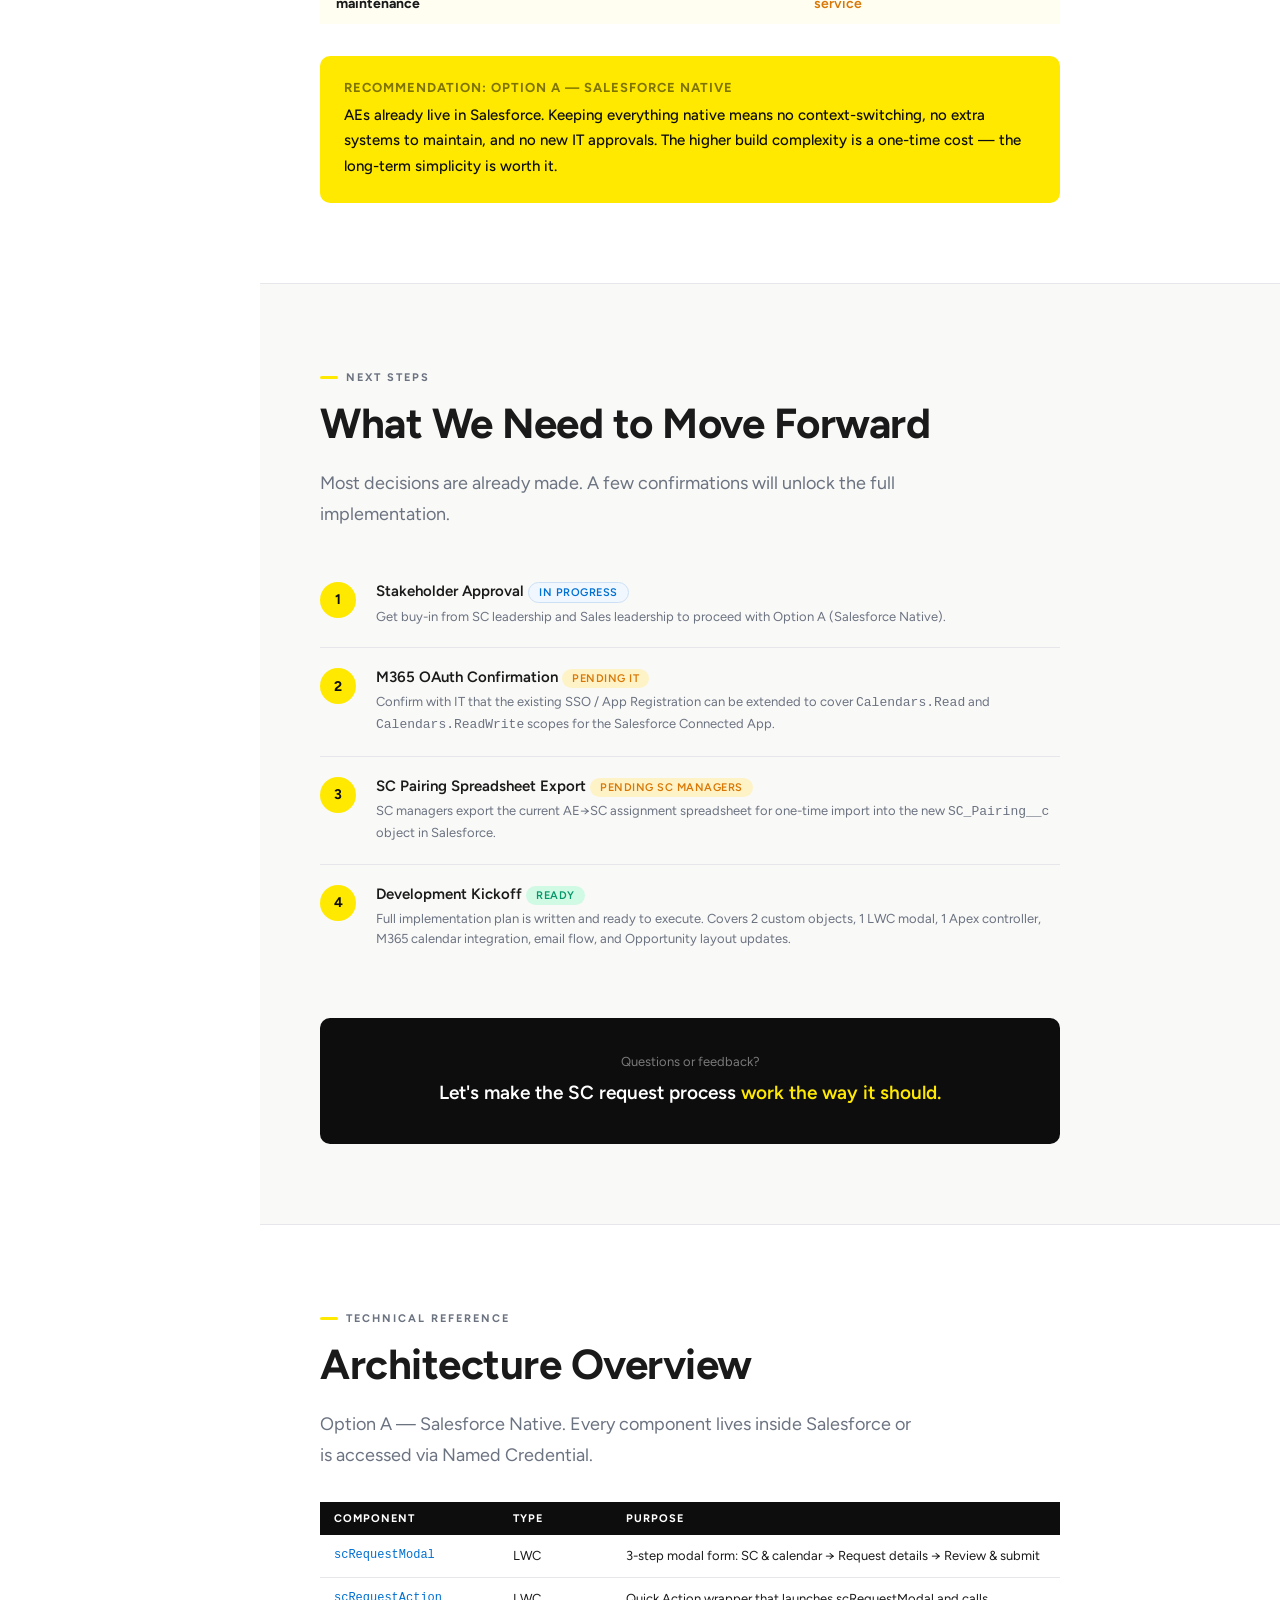
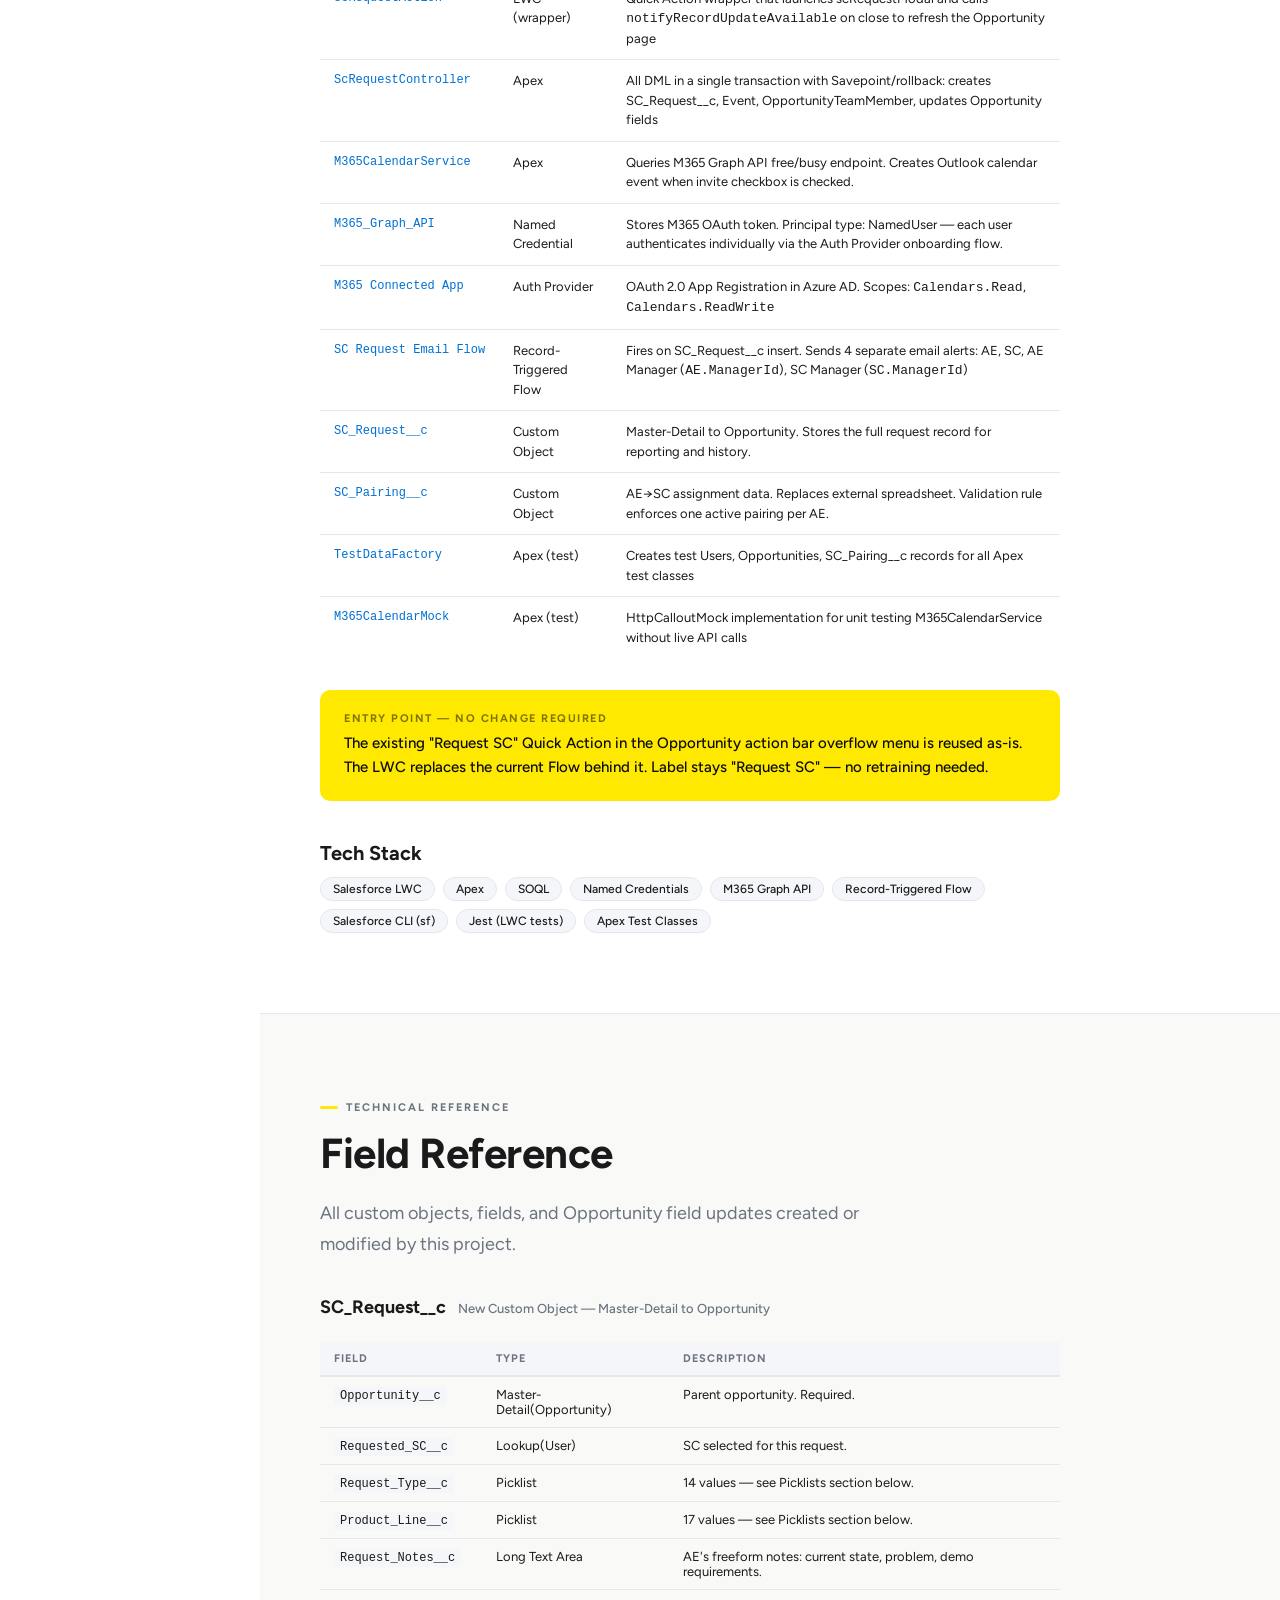
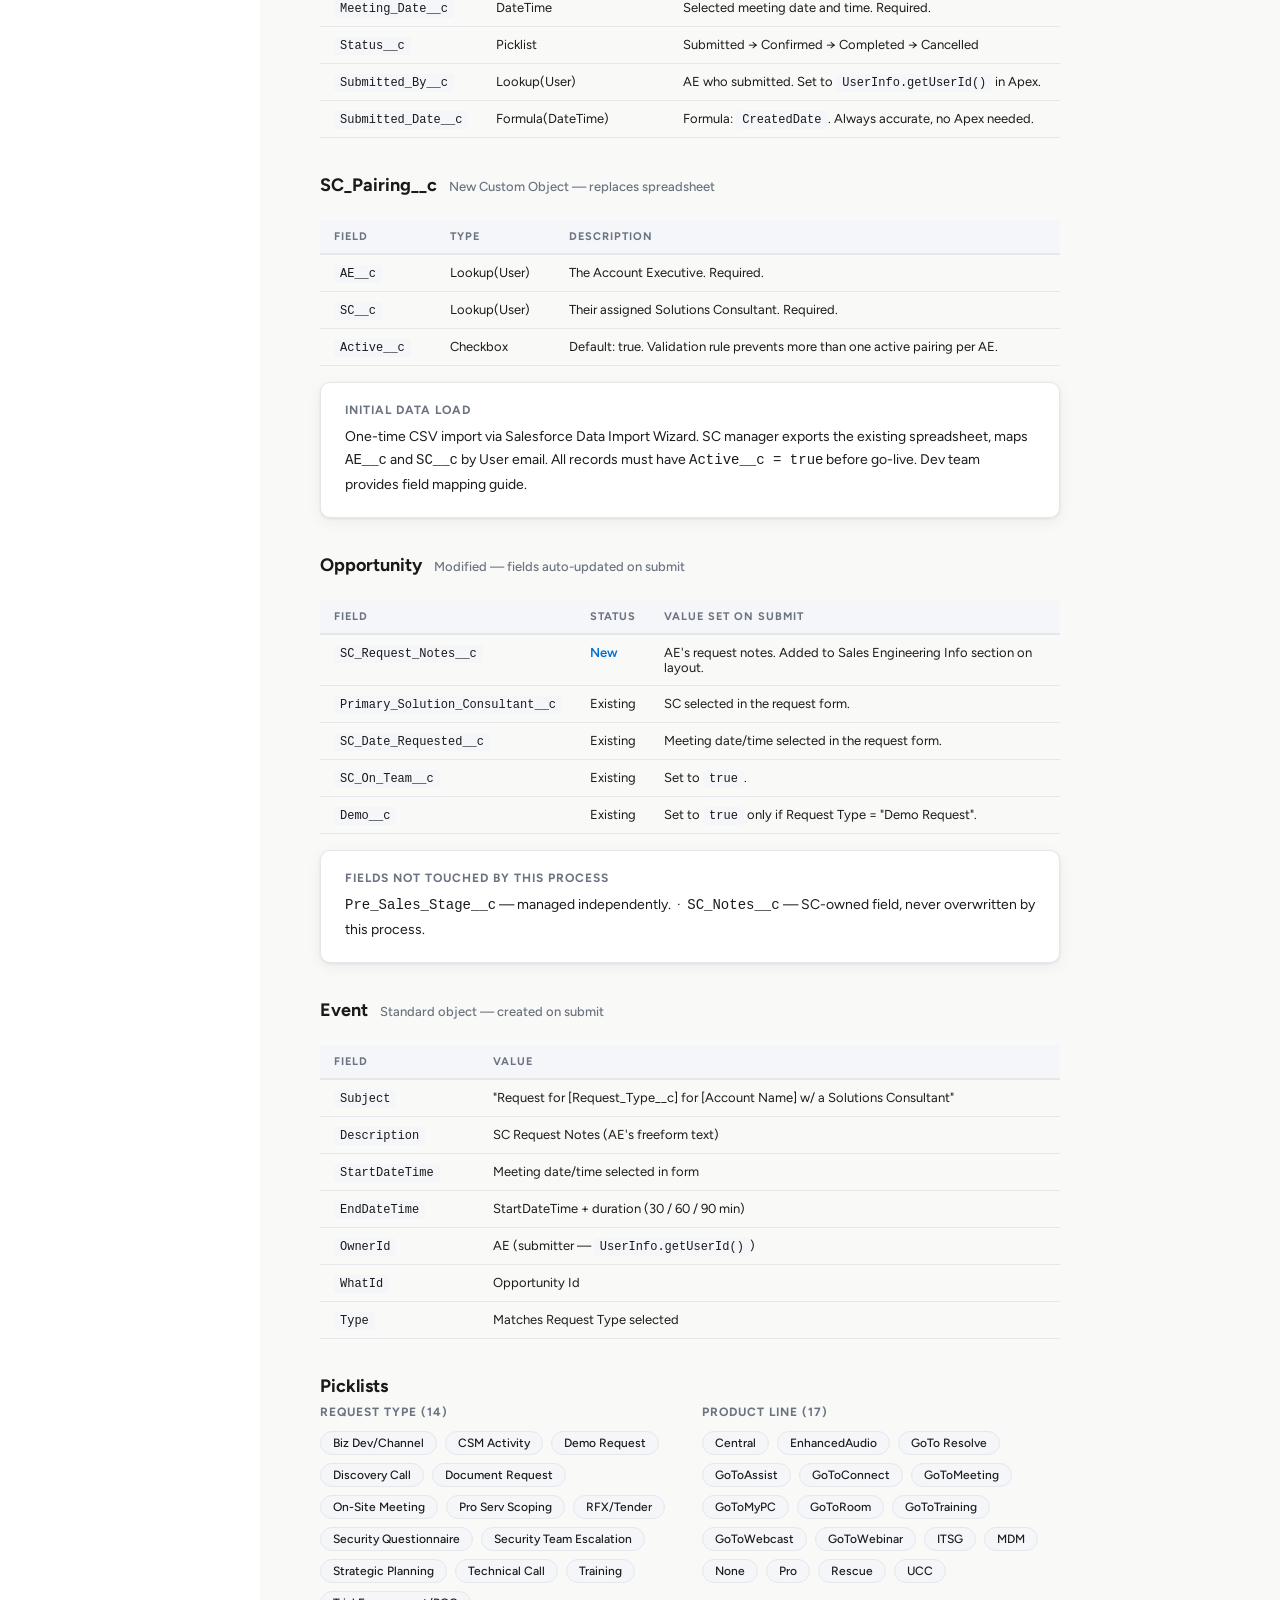
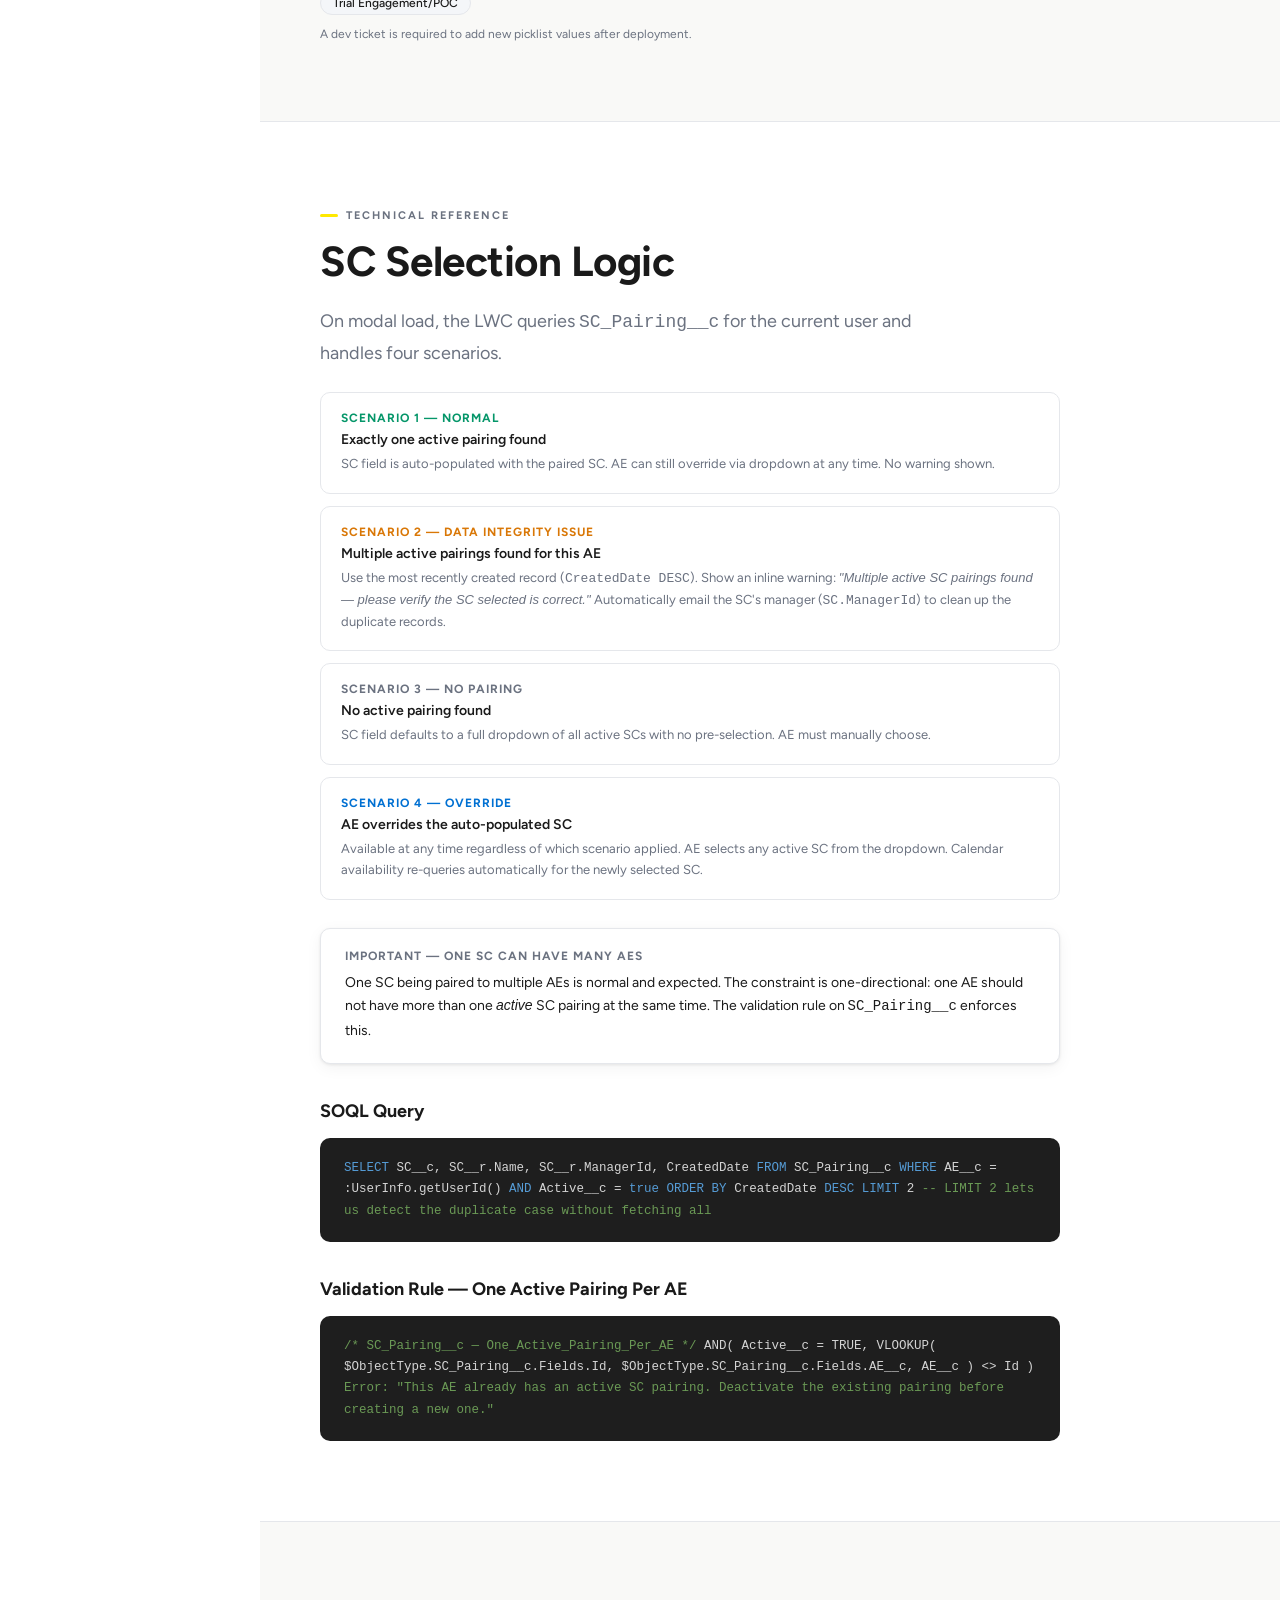
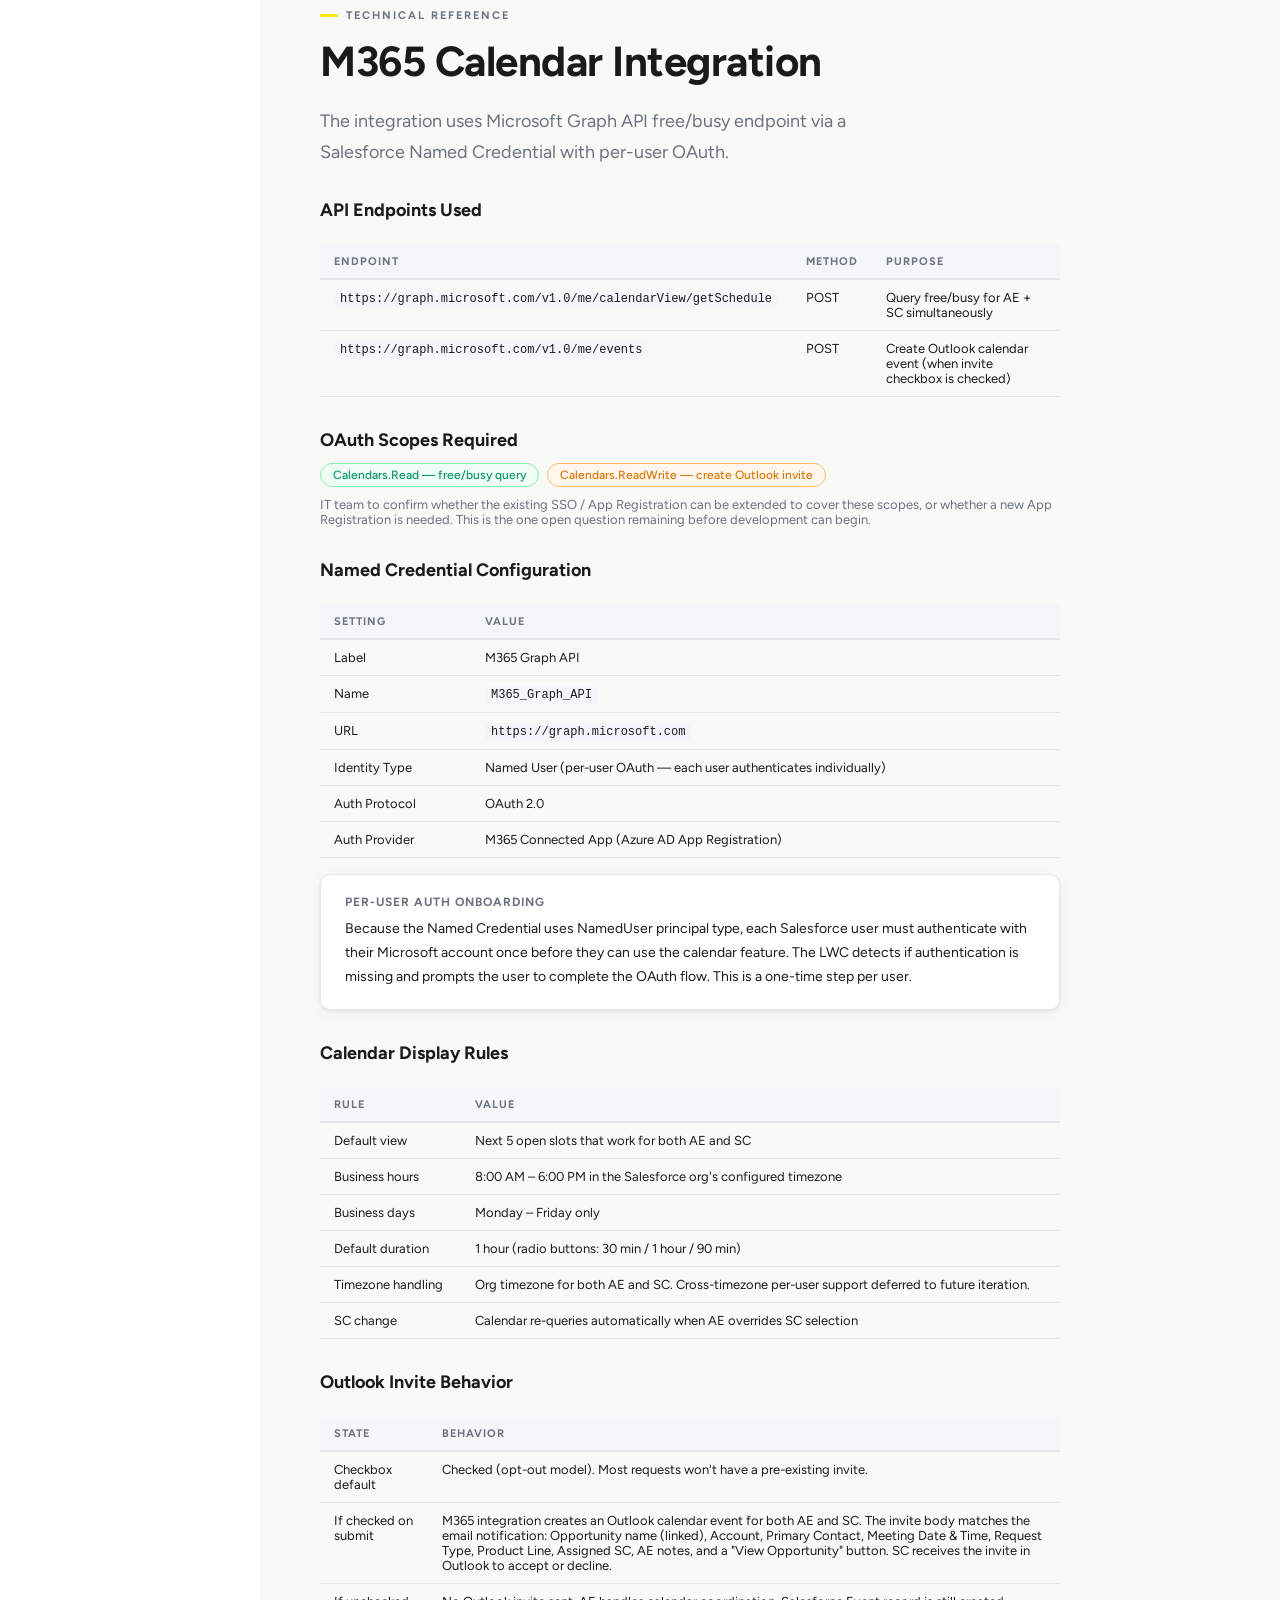
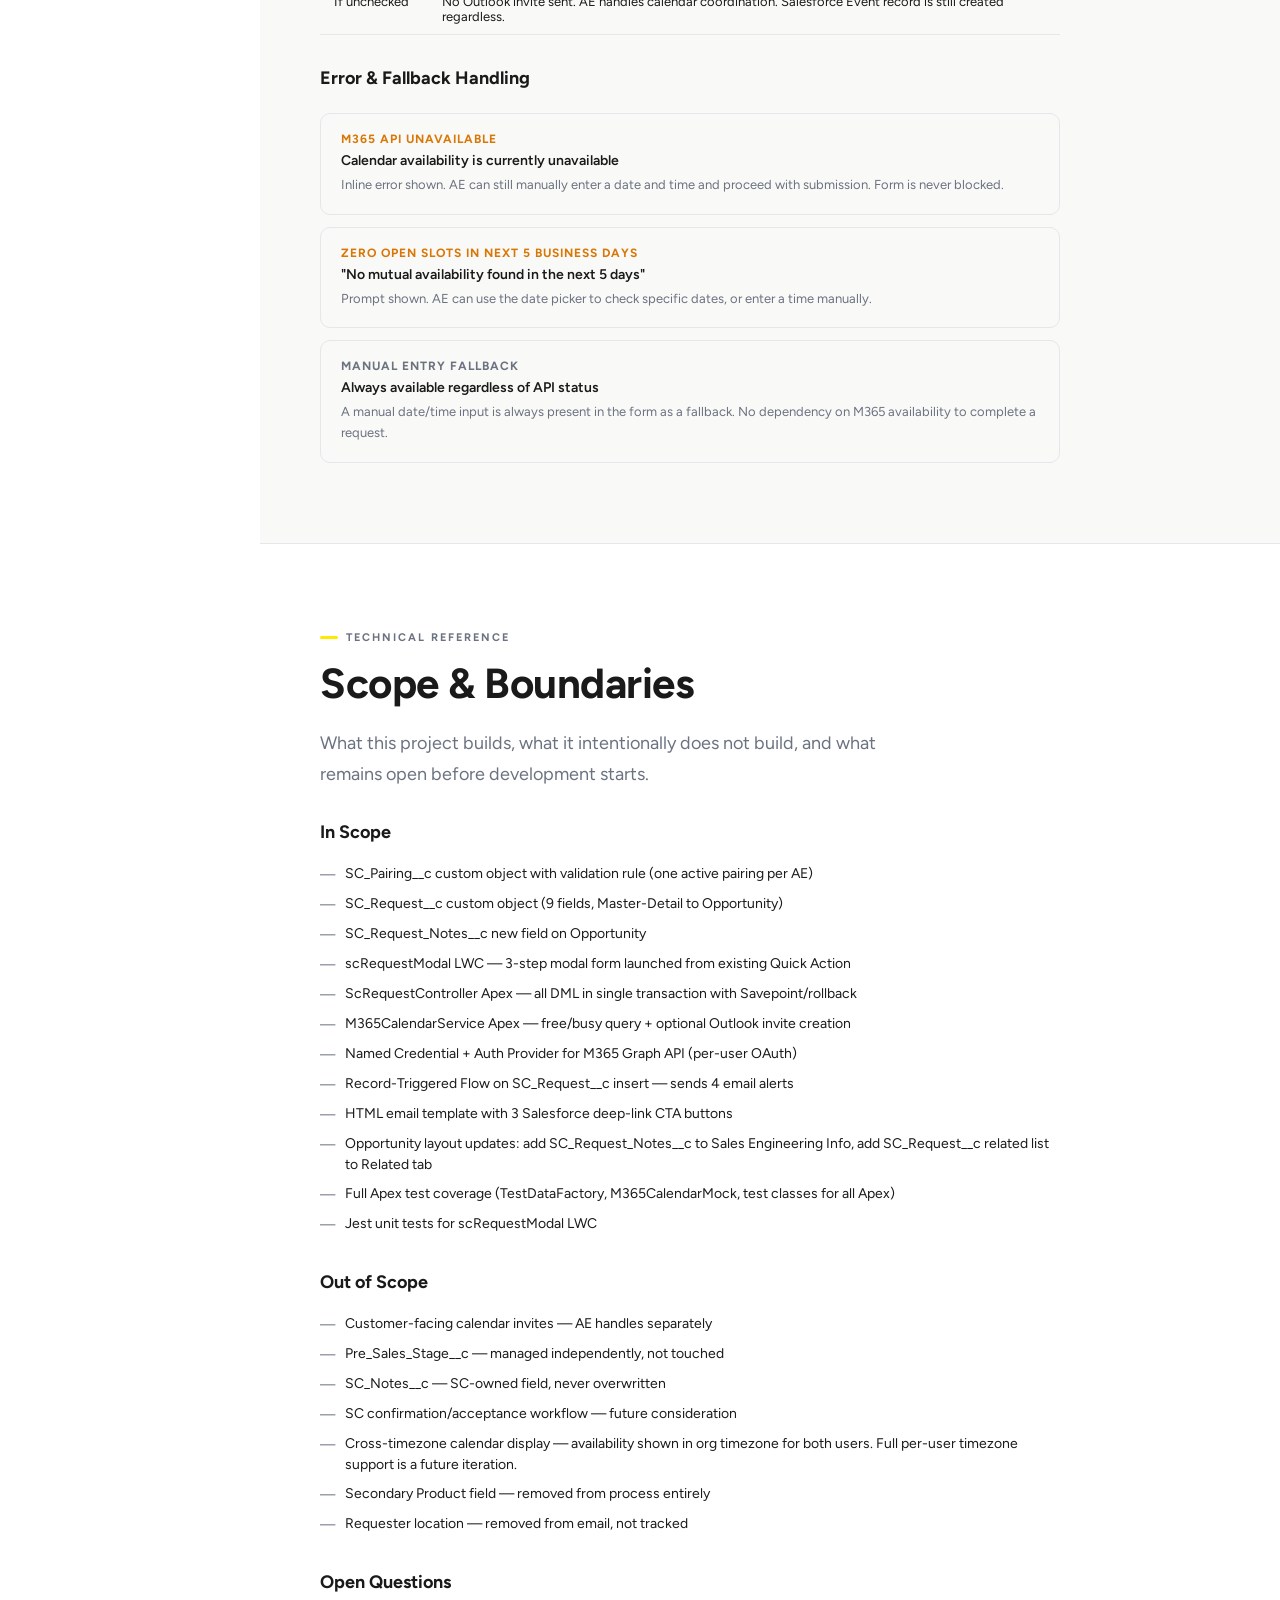
==== commit e36c3273: "feat: rich HTML body for Outlook calendar invite Invite body now matches the email notification form" ====
--- a/docs/index.html
+++ b/docs/index.html
@@ -742,7 +742,7 @@
             <thead><tr><th>State</th><th>Behavior</th></tr></thead>
             <tbody>
               <tr><td>Checkbox default</td><td>Checked (opt-out model). Most requests won't have a pre-existing invite.</td></tr>
-              <tr><td>If checked on submit</td><td>M365 integration creates an Outlook calendar event for both AE and SC with meeting details and a link to the Salesforce Opportunity. SC receives an Outlook invite to accept or decline.</td></tr>
+              <tr><td>If checked on submit</td><td>M365 integration creates an Outlook calendar event for both AE and SC. The invite body matches the email notification: Opportunity name (linked), Account, Primary Contact, Meeting Date &amp; Time, Request Type, Product Line, Assigned SC, AE notes, and a "View Opportunity" button. SC receives the invite in Outlook to accept or decline.</td></tr>
               <tr><td>If unchecked</td><td>No Outlook invite sent. AE handles calendar coordination. Salesforce Event record is still created regardless.</td></tr>
             </tbody>
           </table>
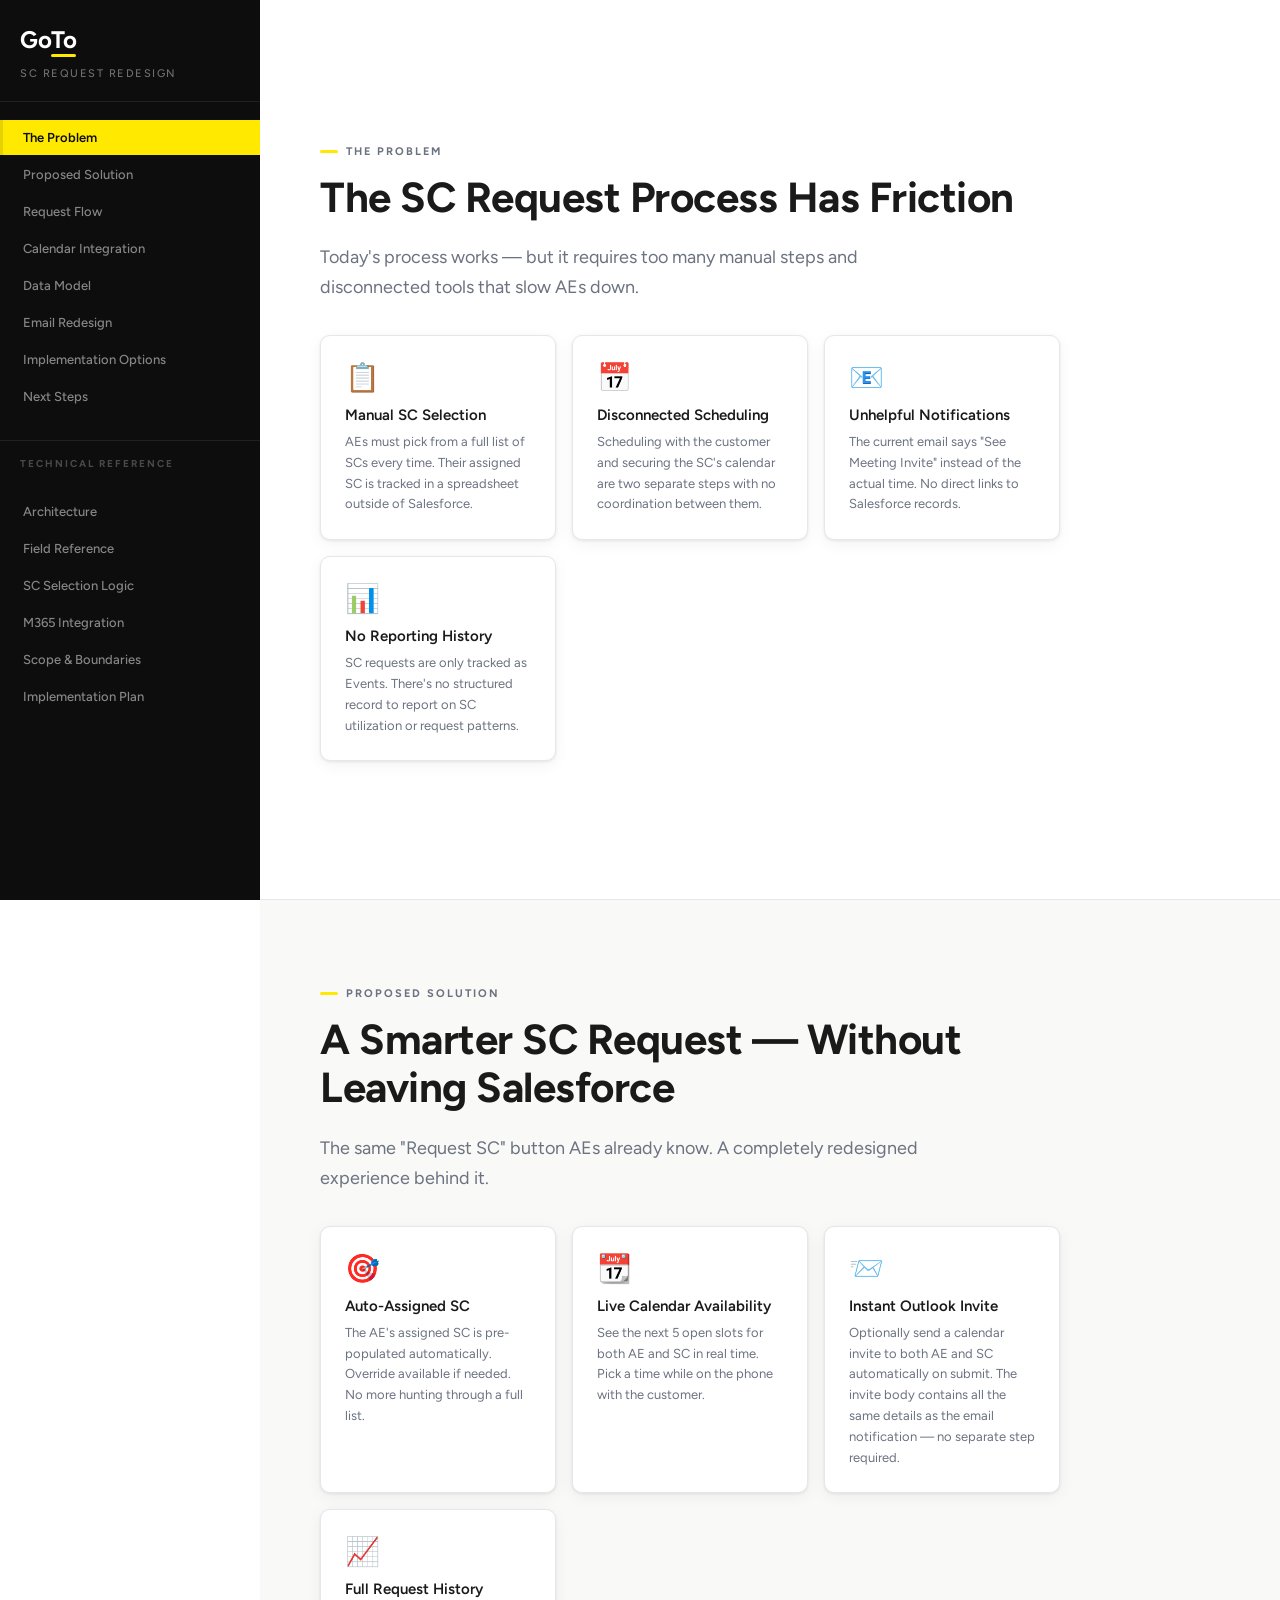
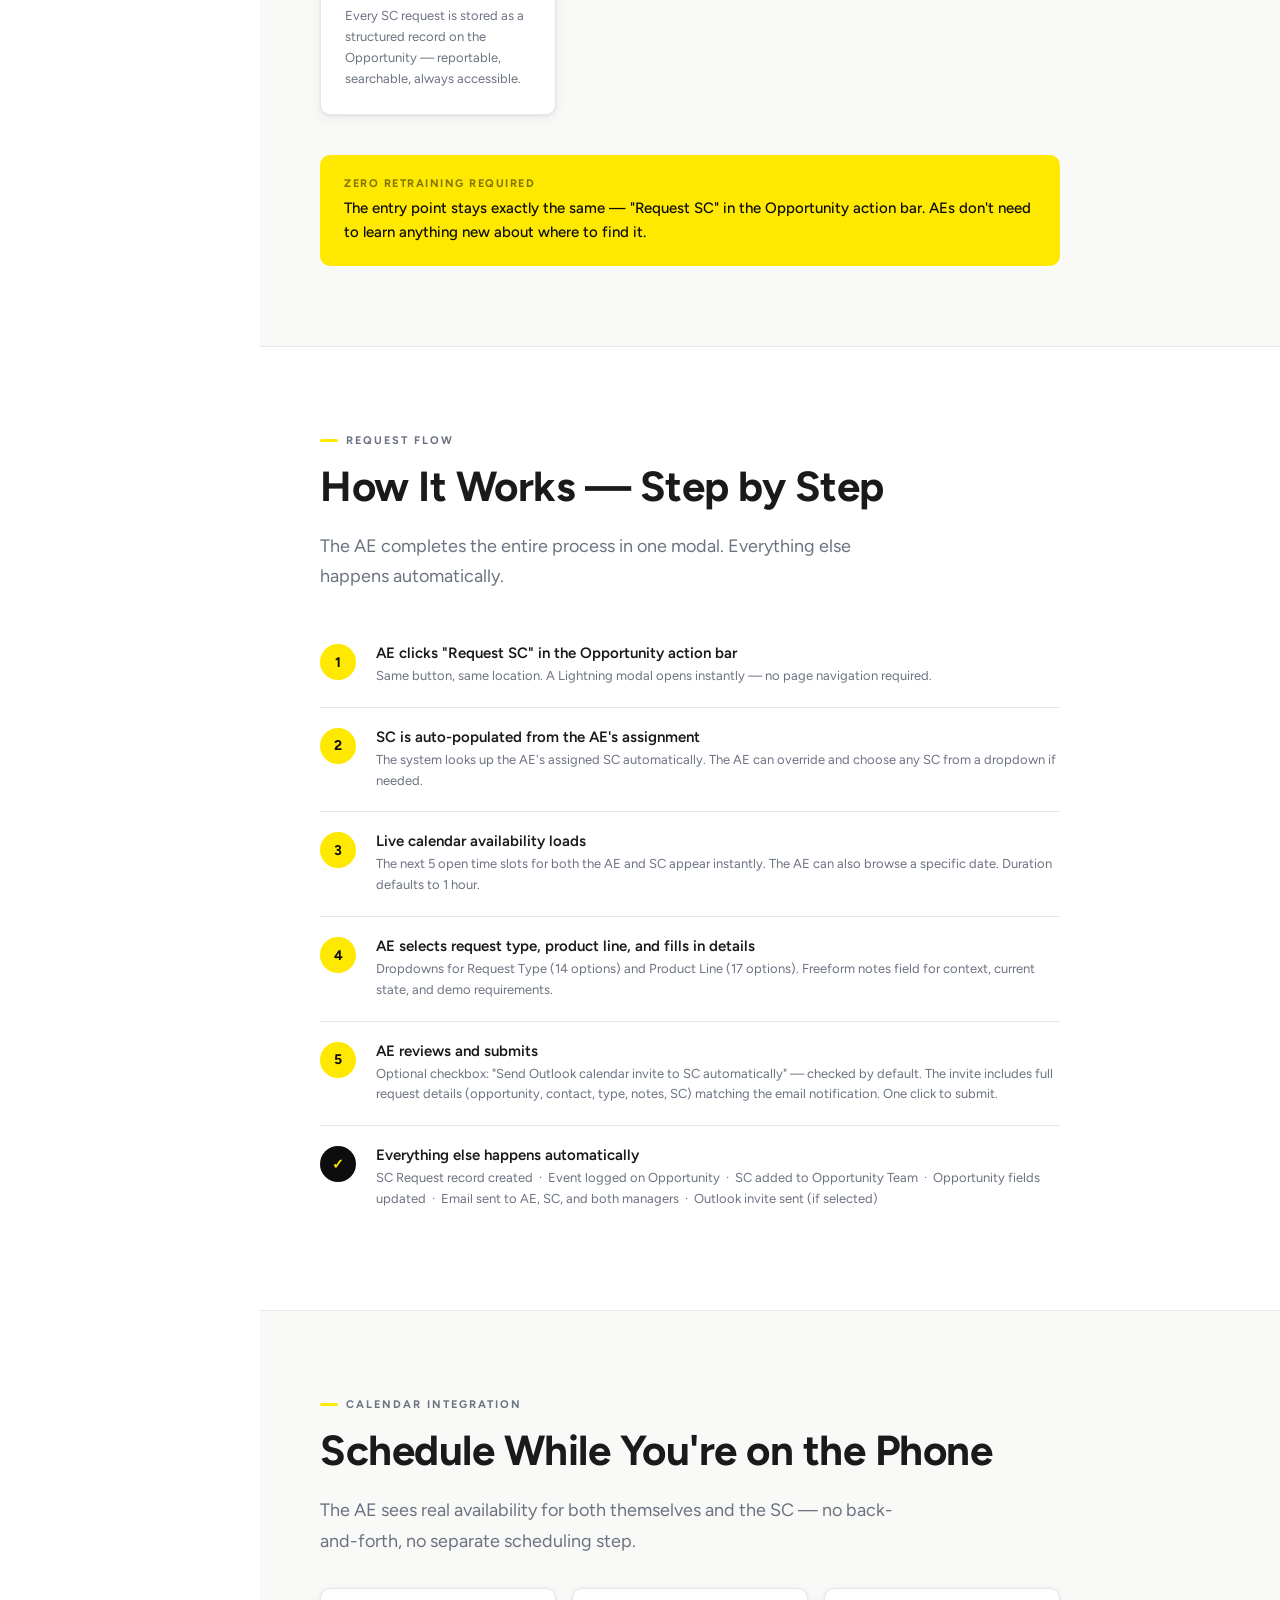
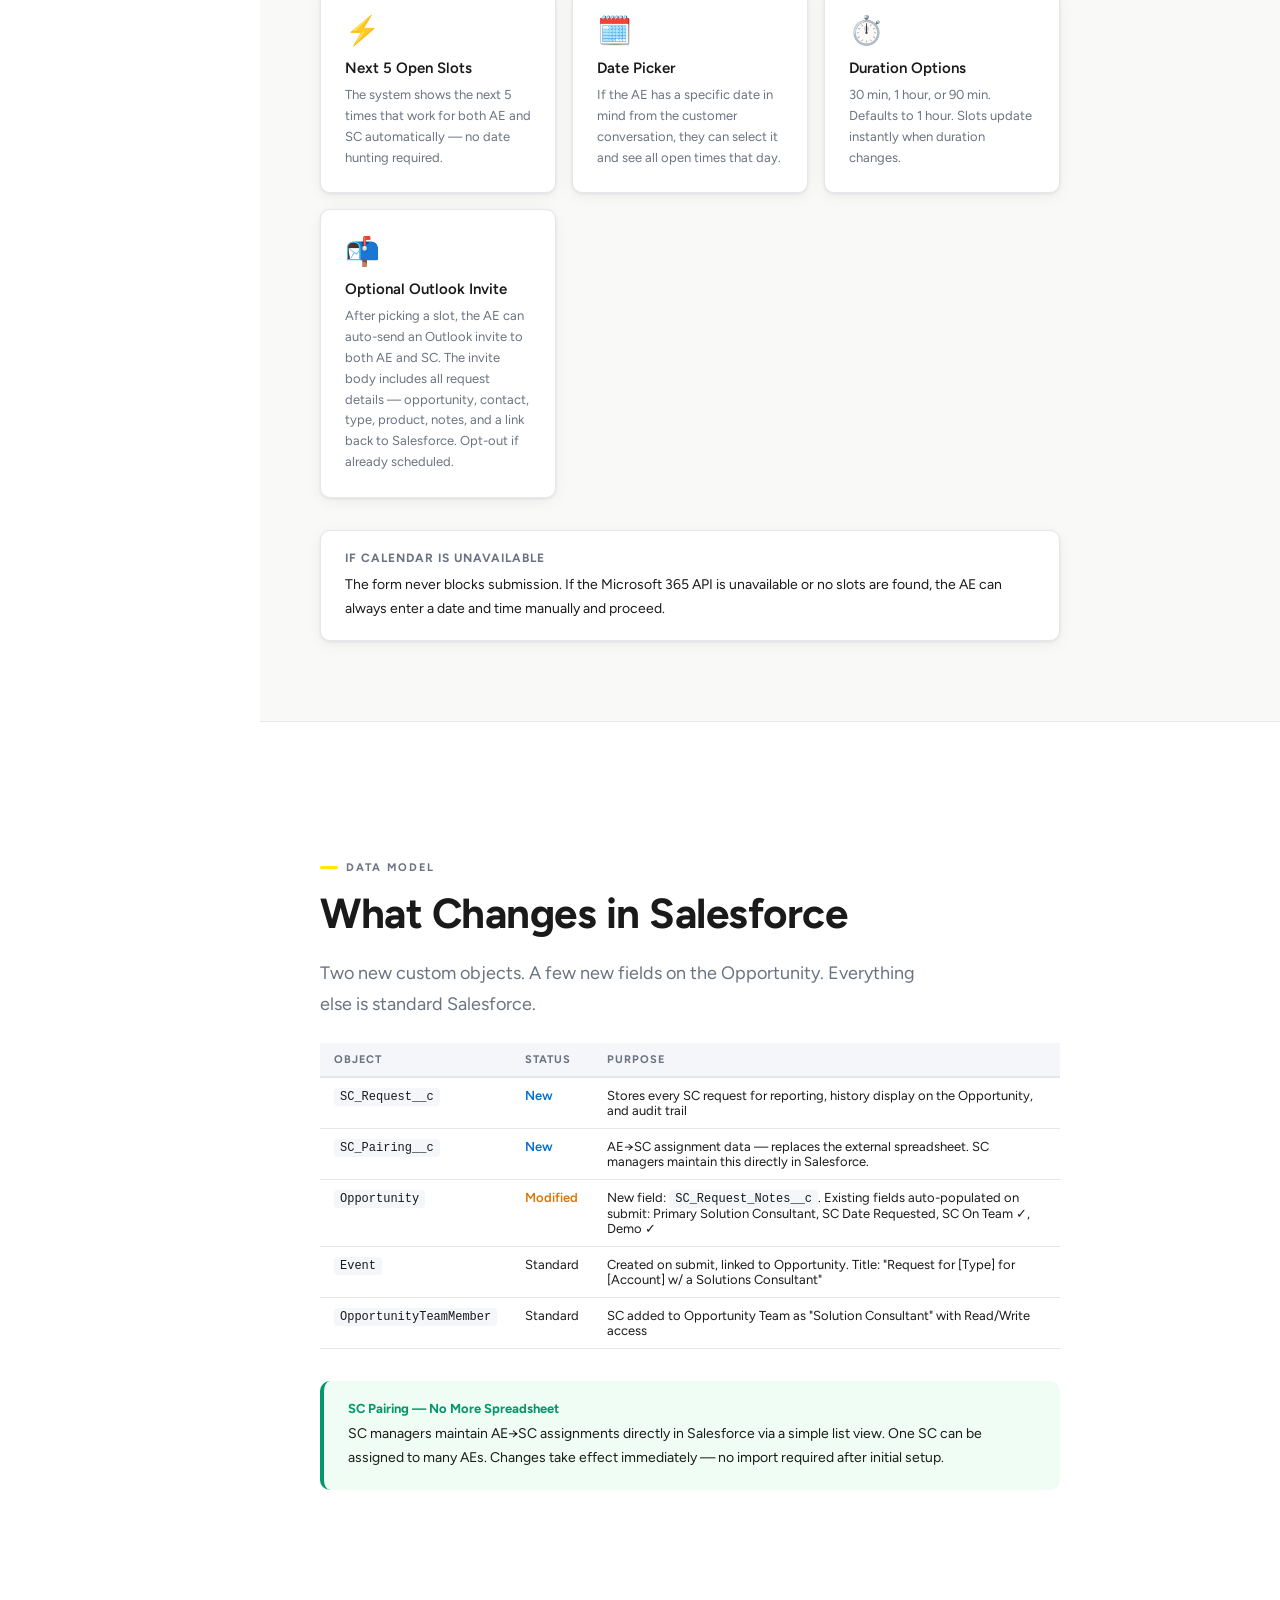
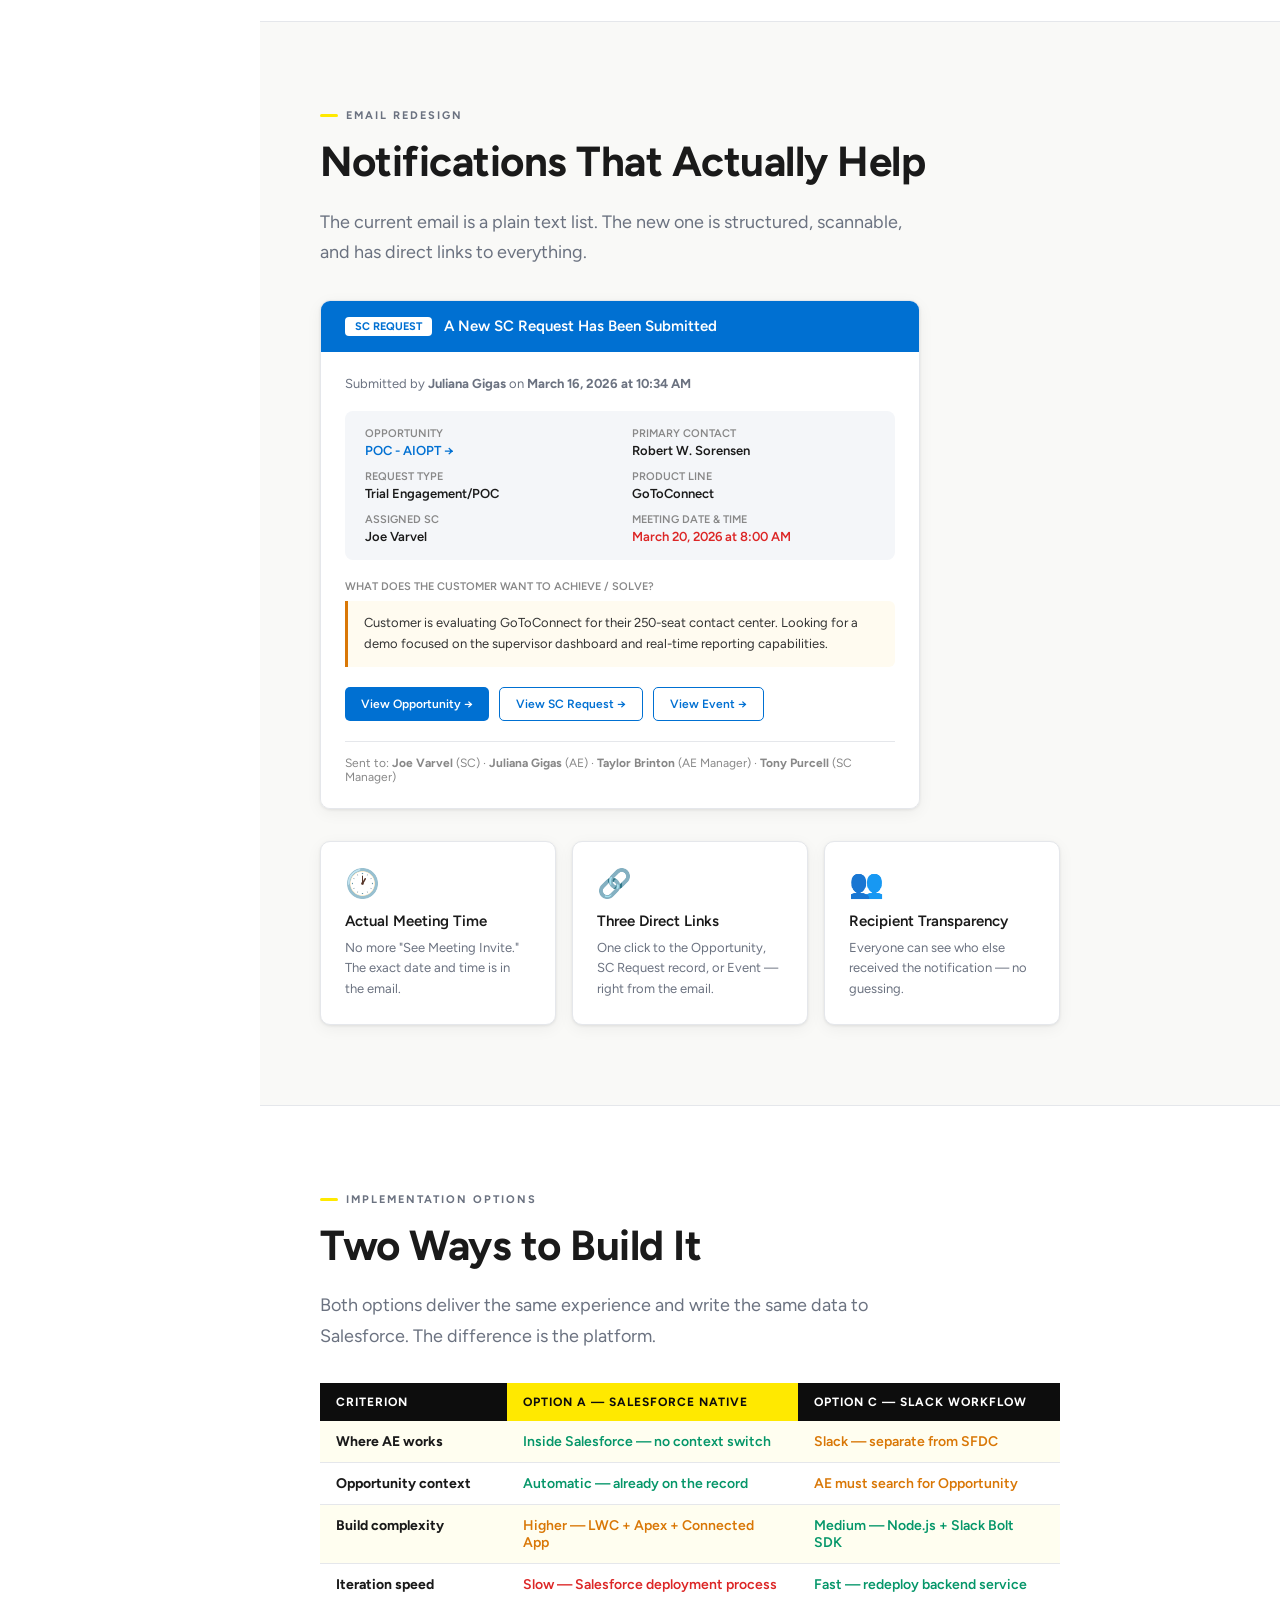
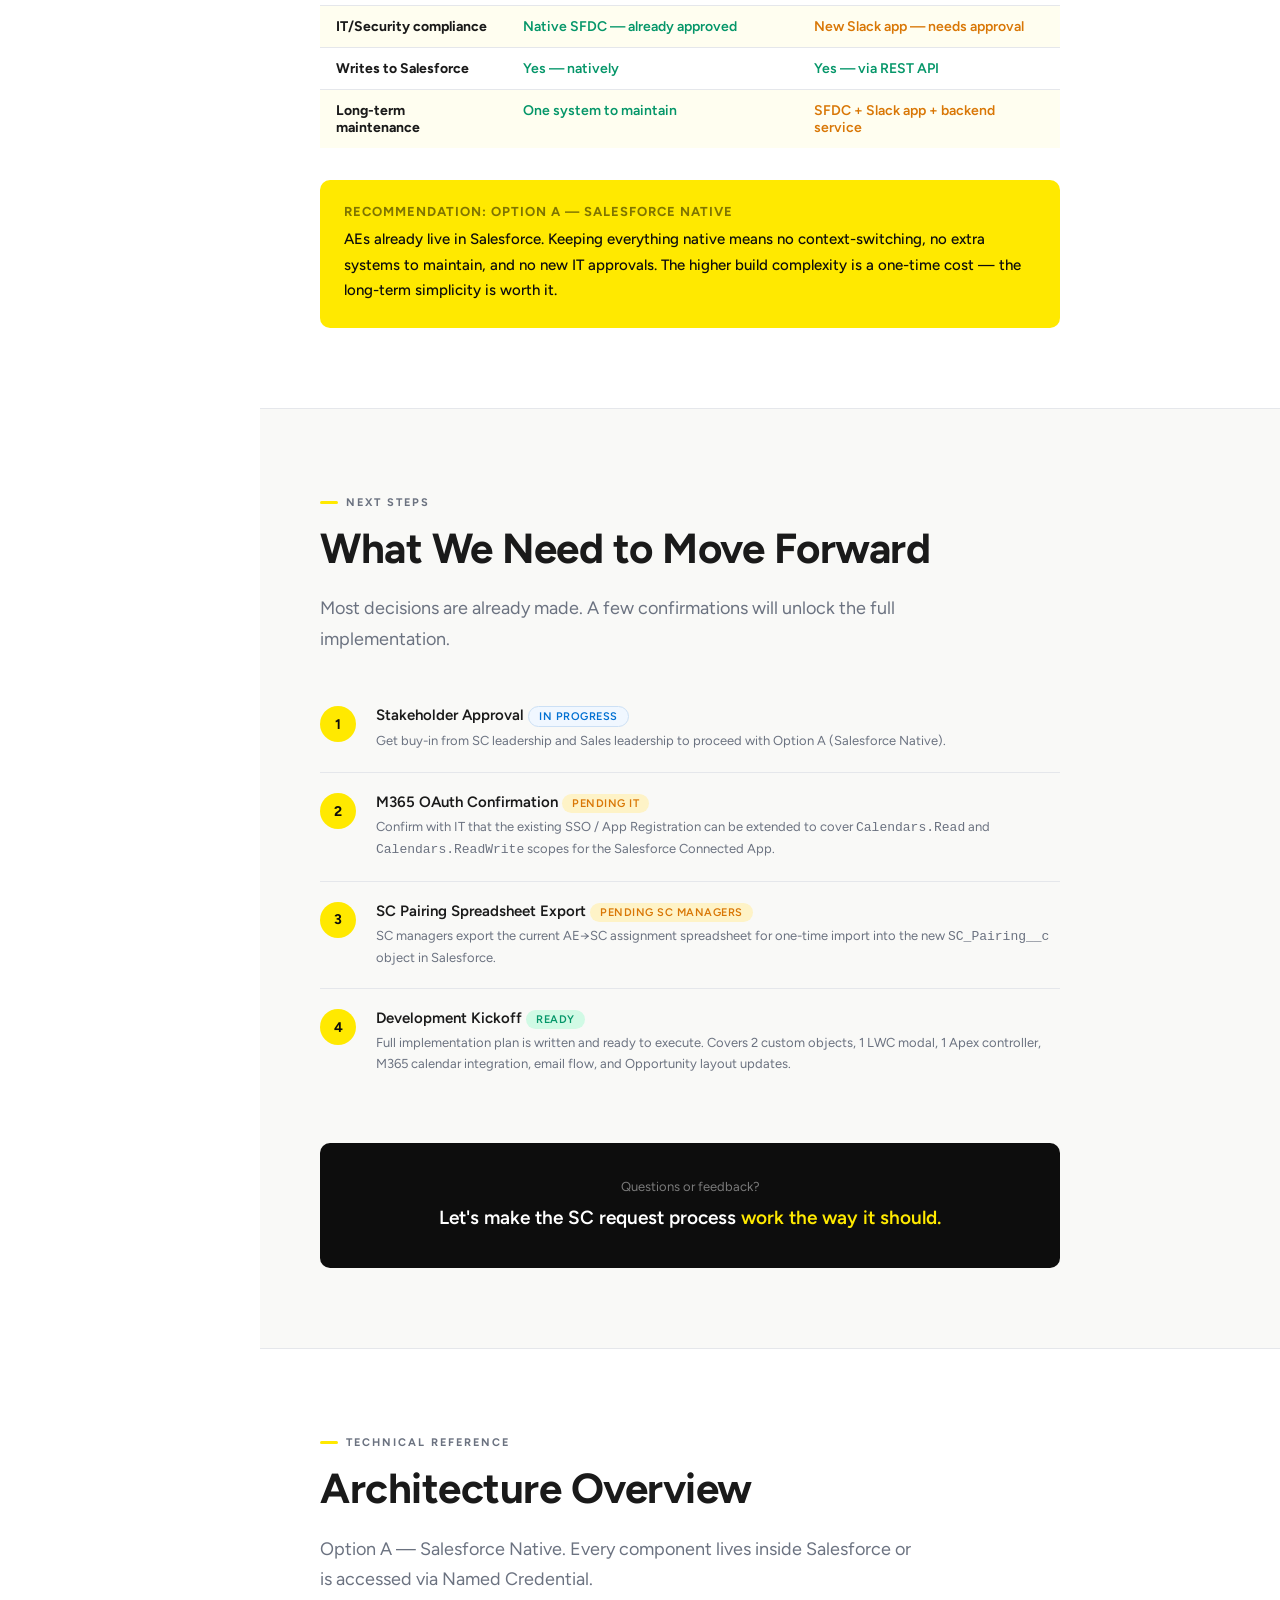
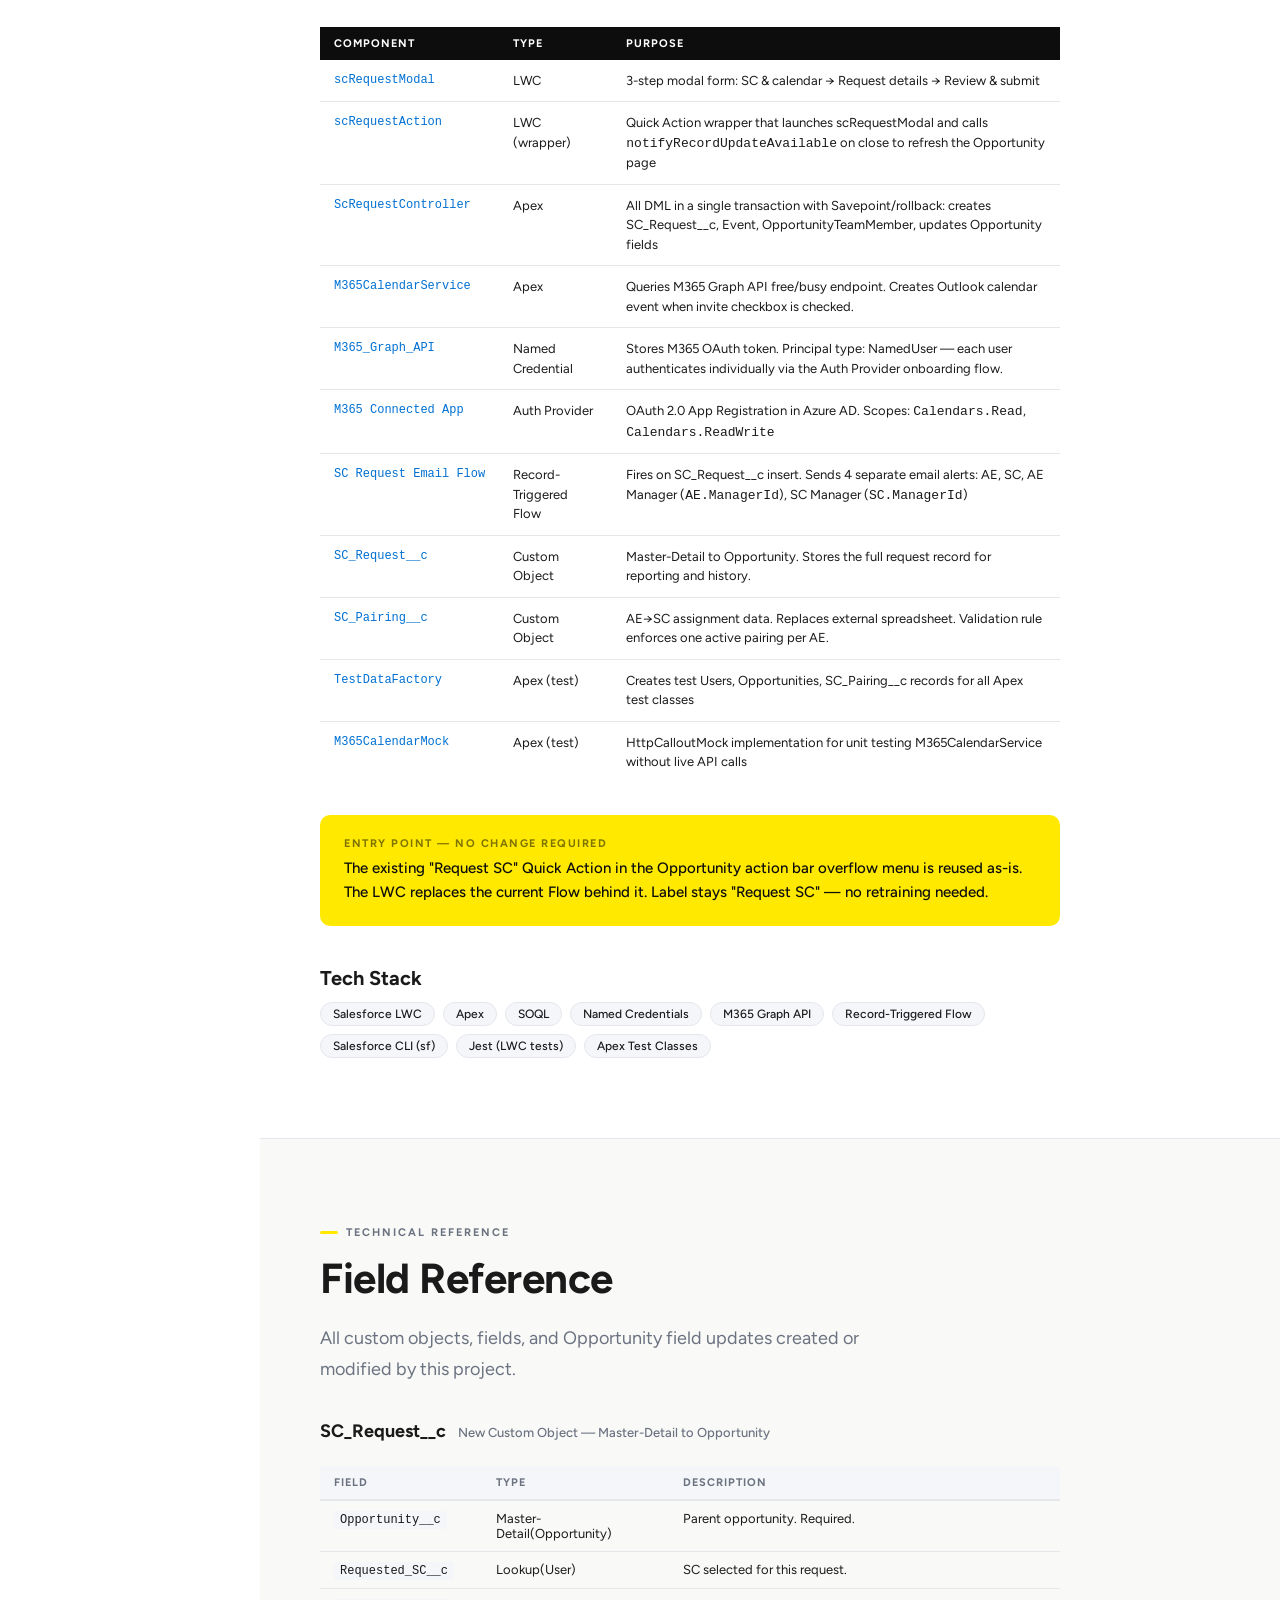
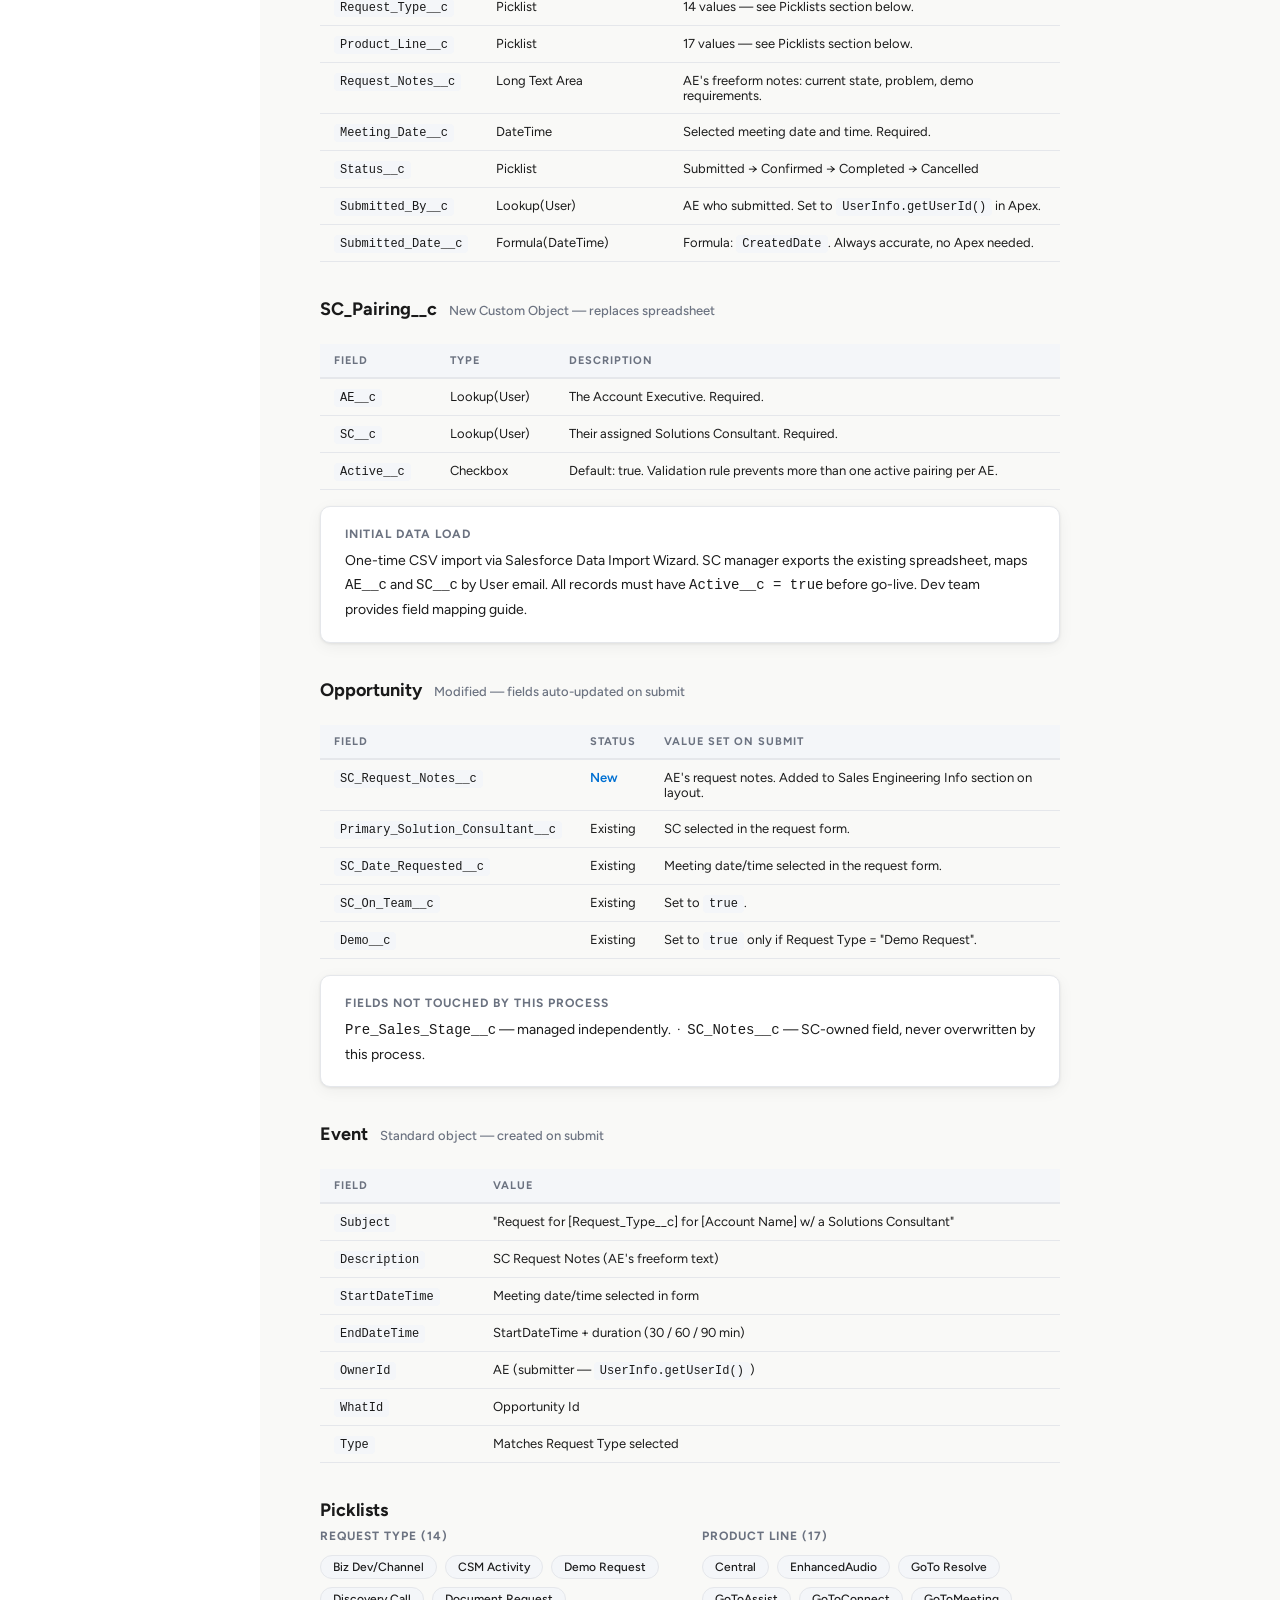
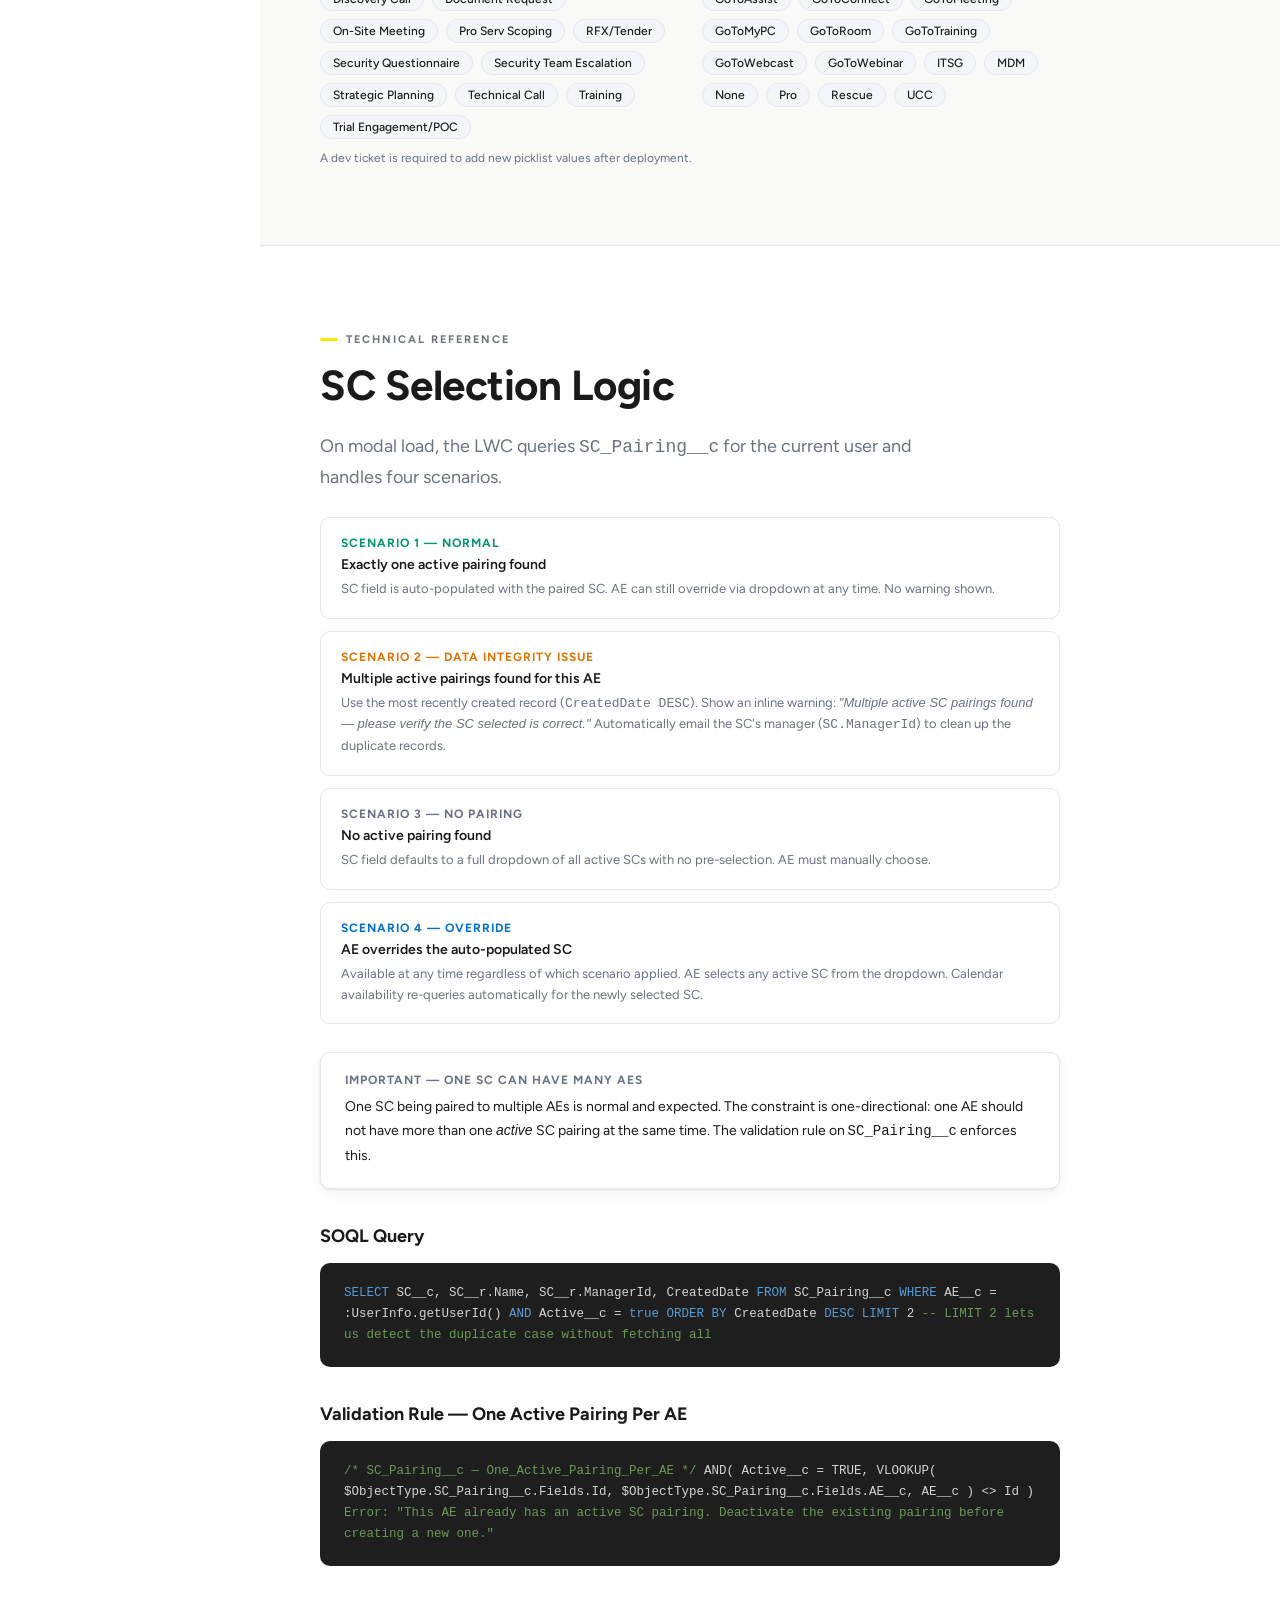
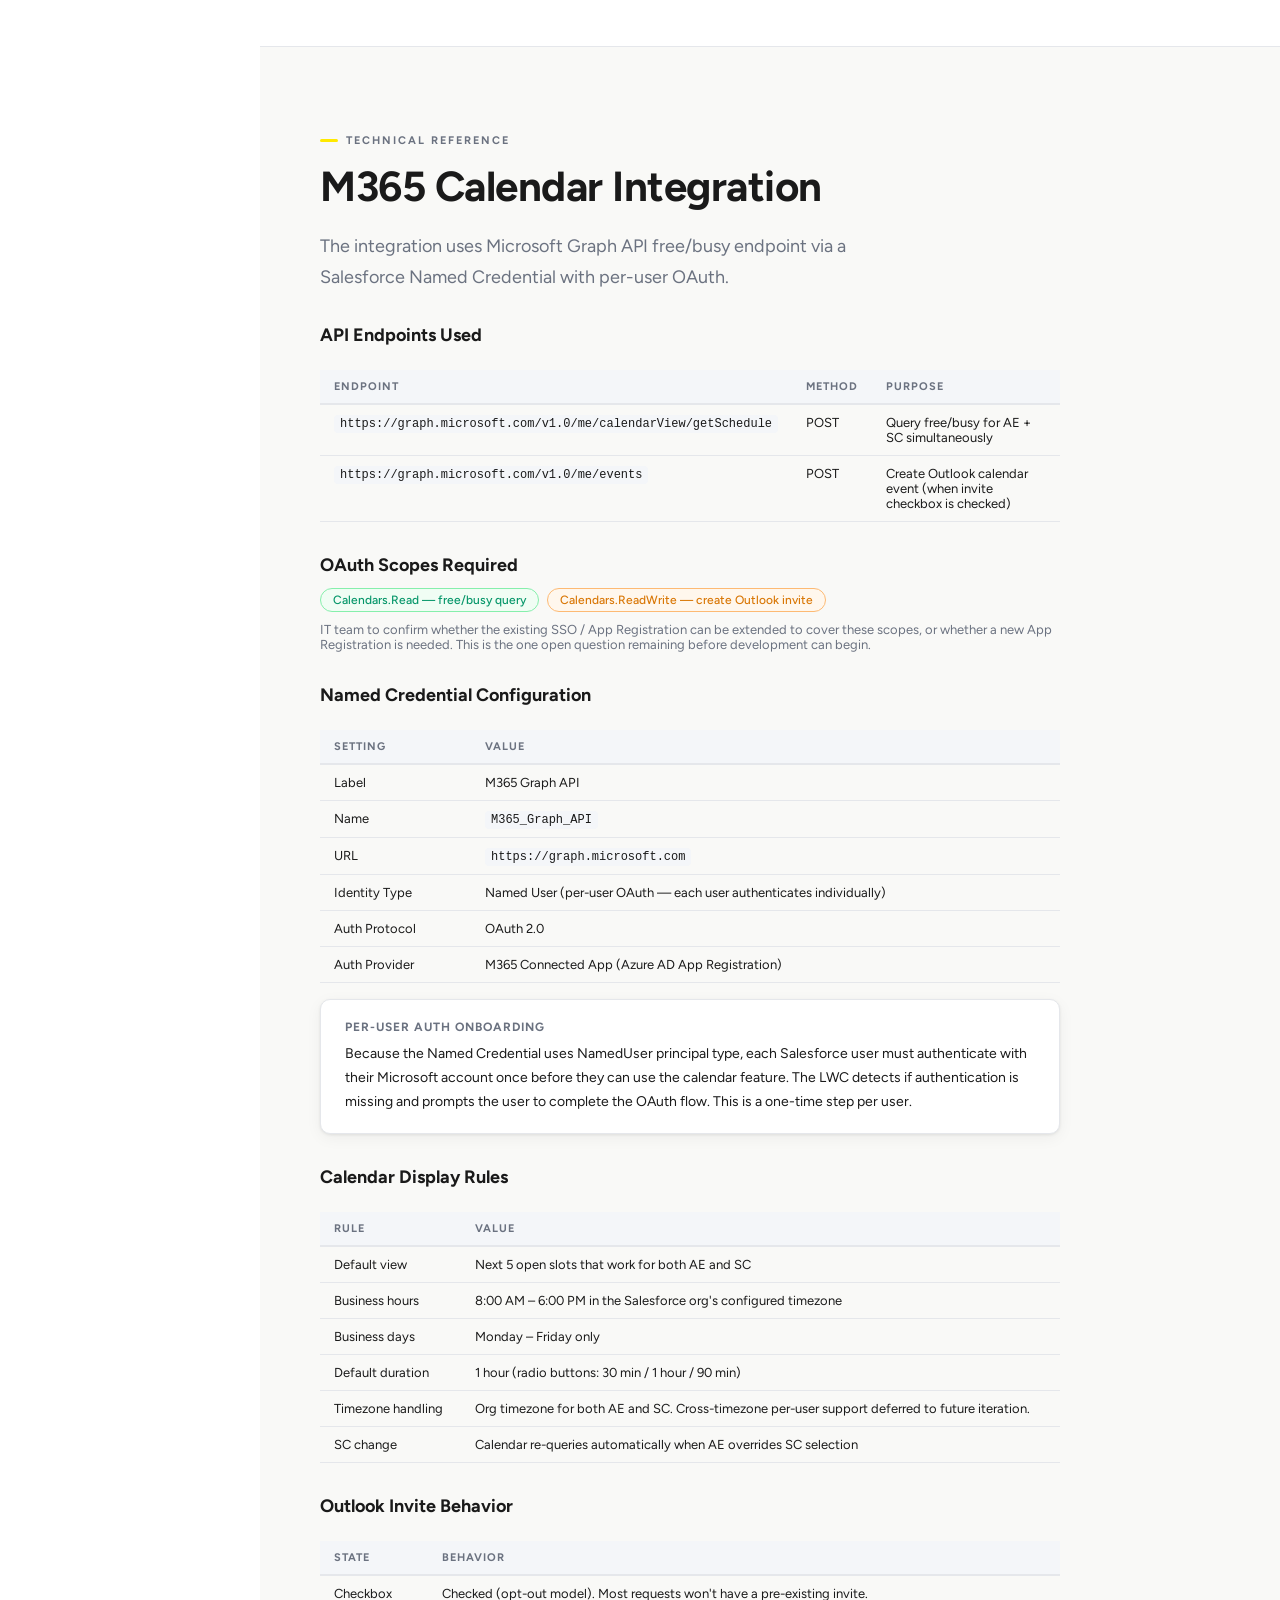
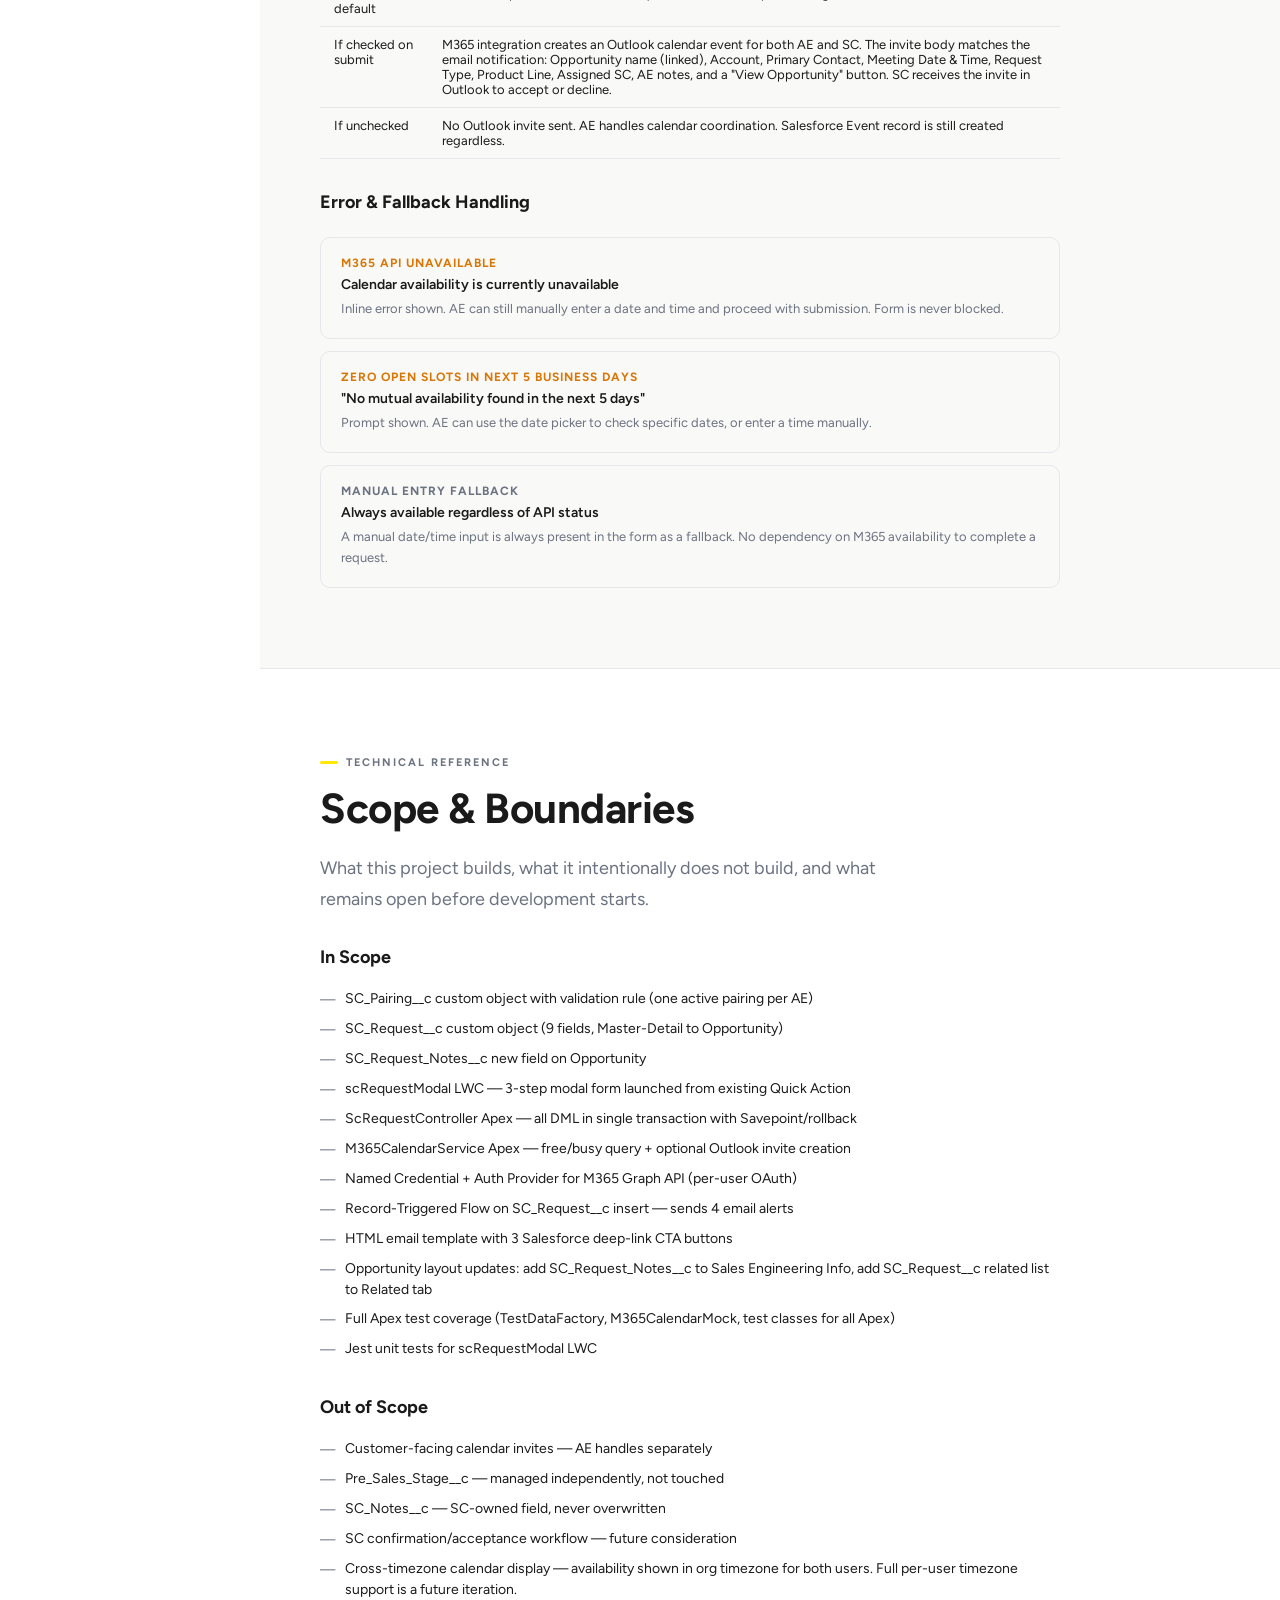
==== commit fda3f7a8: "docs: update presentation site with rich invite body detail Updates three places in the stakeholder " ====
--- a/docs/index.html
+++ b/docs/index.html
@@ -92,7 +92,7 @@
             <div class="card">
               <div class="card-icon">📨</div>
               <h3>Instant Outlook Invite</h3>
-              <p>Optionally send a calendar invite to both AE and SC automatically on submit — no separate step required.</p>
+              <p>Optionally send a calendar invite to both AE and SC automatically on submit. The invite body contains all the same details as the email notification — no separate step required.</p>
             </div>
             <div class="card">
               <div class="card-icon">📈</div>
@@ -146,7 +146,7 @@
               <div class="step-num">5</div>
               <div class="step-body">
                 <h3>AE reviews and submits</h3>
-                <p>Optional checkbox: "Send Outlook calendar invite to SC automatically" — checked by default. One click to submit.</p>
+                <p>Optional checkbox: "Send Outlook calendar invite to SC automatically" — checked by default. The invite includes full request details (opportunity, contact, type, notes, SC) matching the email notification. One click to submit.</p>
               </div>
             </div>
             <div class="step step-auto">
@@ -185,7 +185,7 @@
             <div class="card">
               <div class="card-icon">📬</div>
               <h3>Optional Outlook Invite</h3>
-              <p>After picking a slot, the AE can choose to auto-send an Outlook calendar invite to the SC. Opt-out if already scheduled.</p>
+              <p>After picking a slot, the AE can auto-send an Outlook invite to both AE and SC. The invite body includes all request details — opportunity, contact, type, product, notes, and a link back to Salesforce. Opt-out if already scheduled.</p>
             </div>
           </div>
           <div class="info-callout">
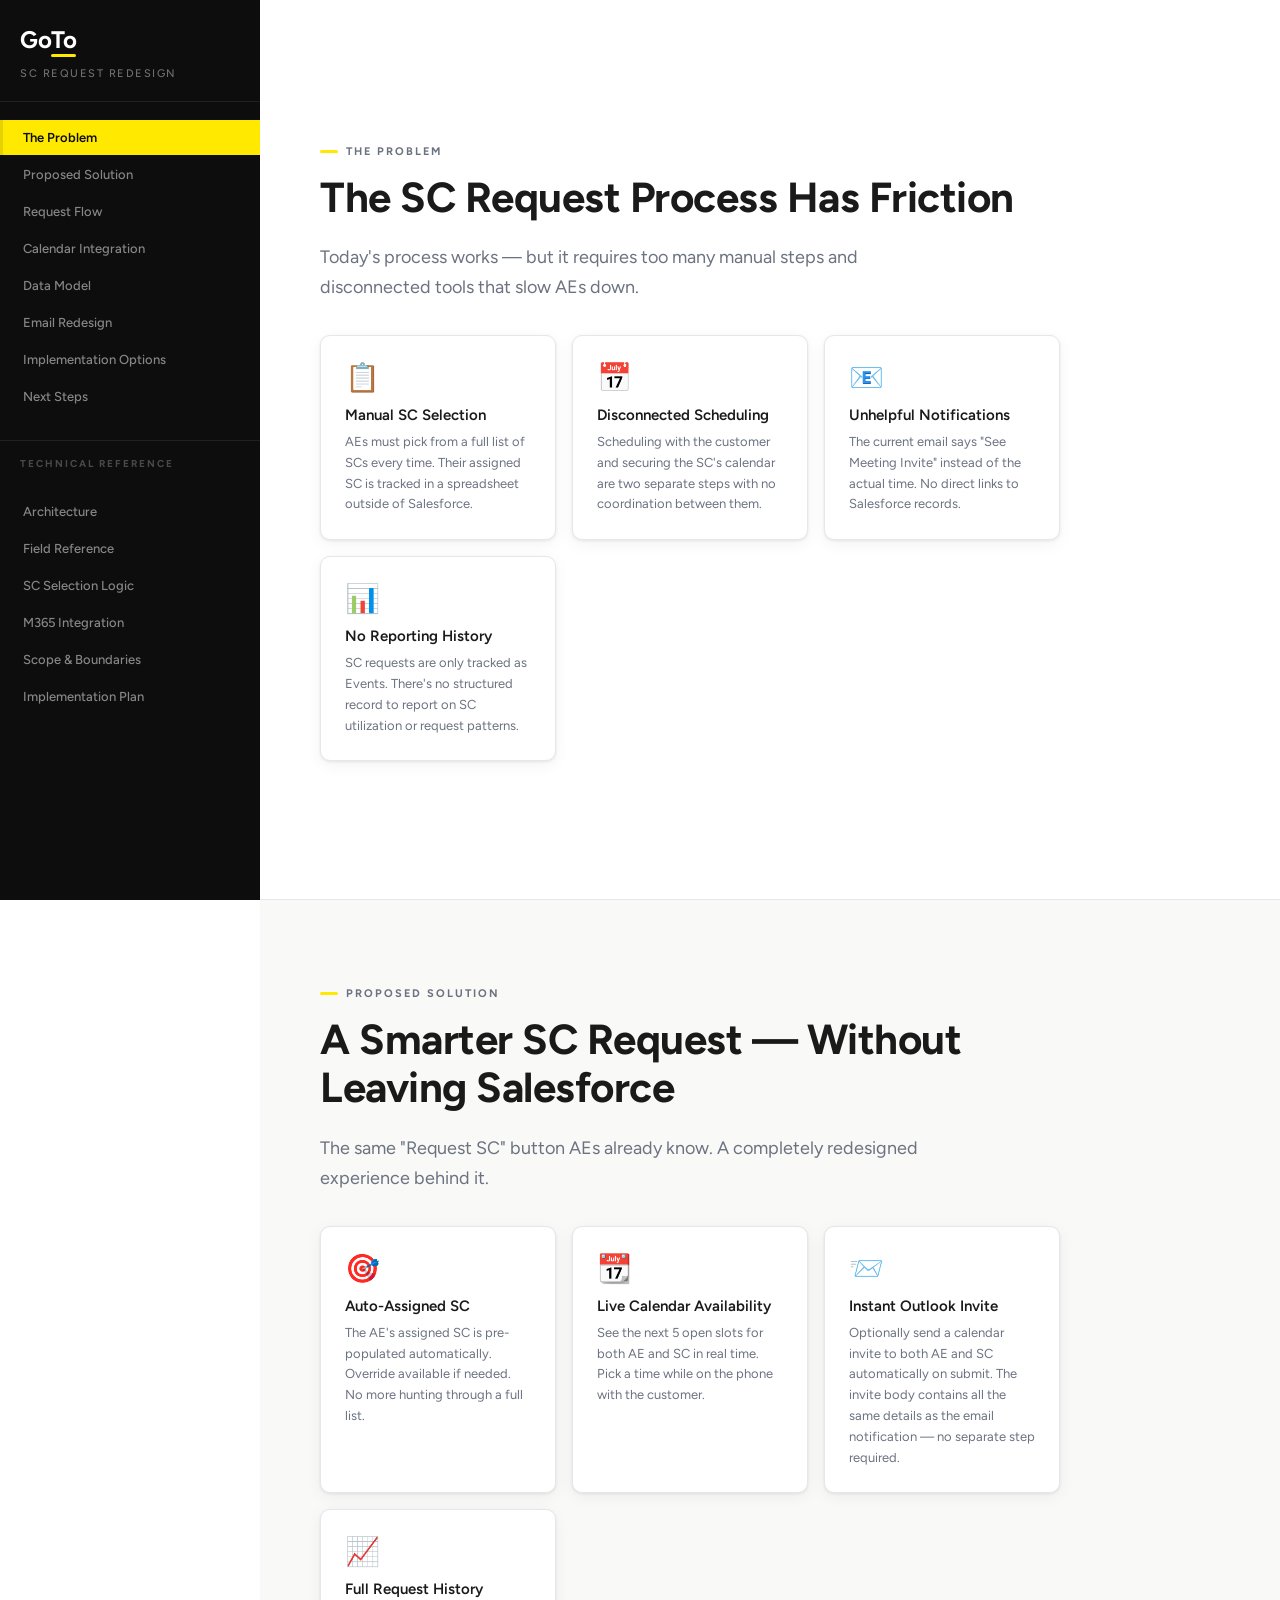
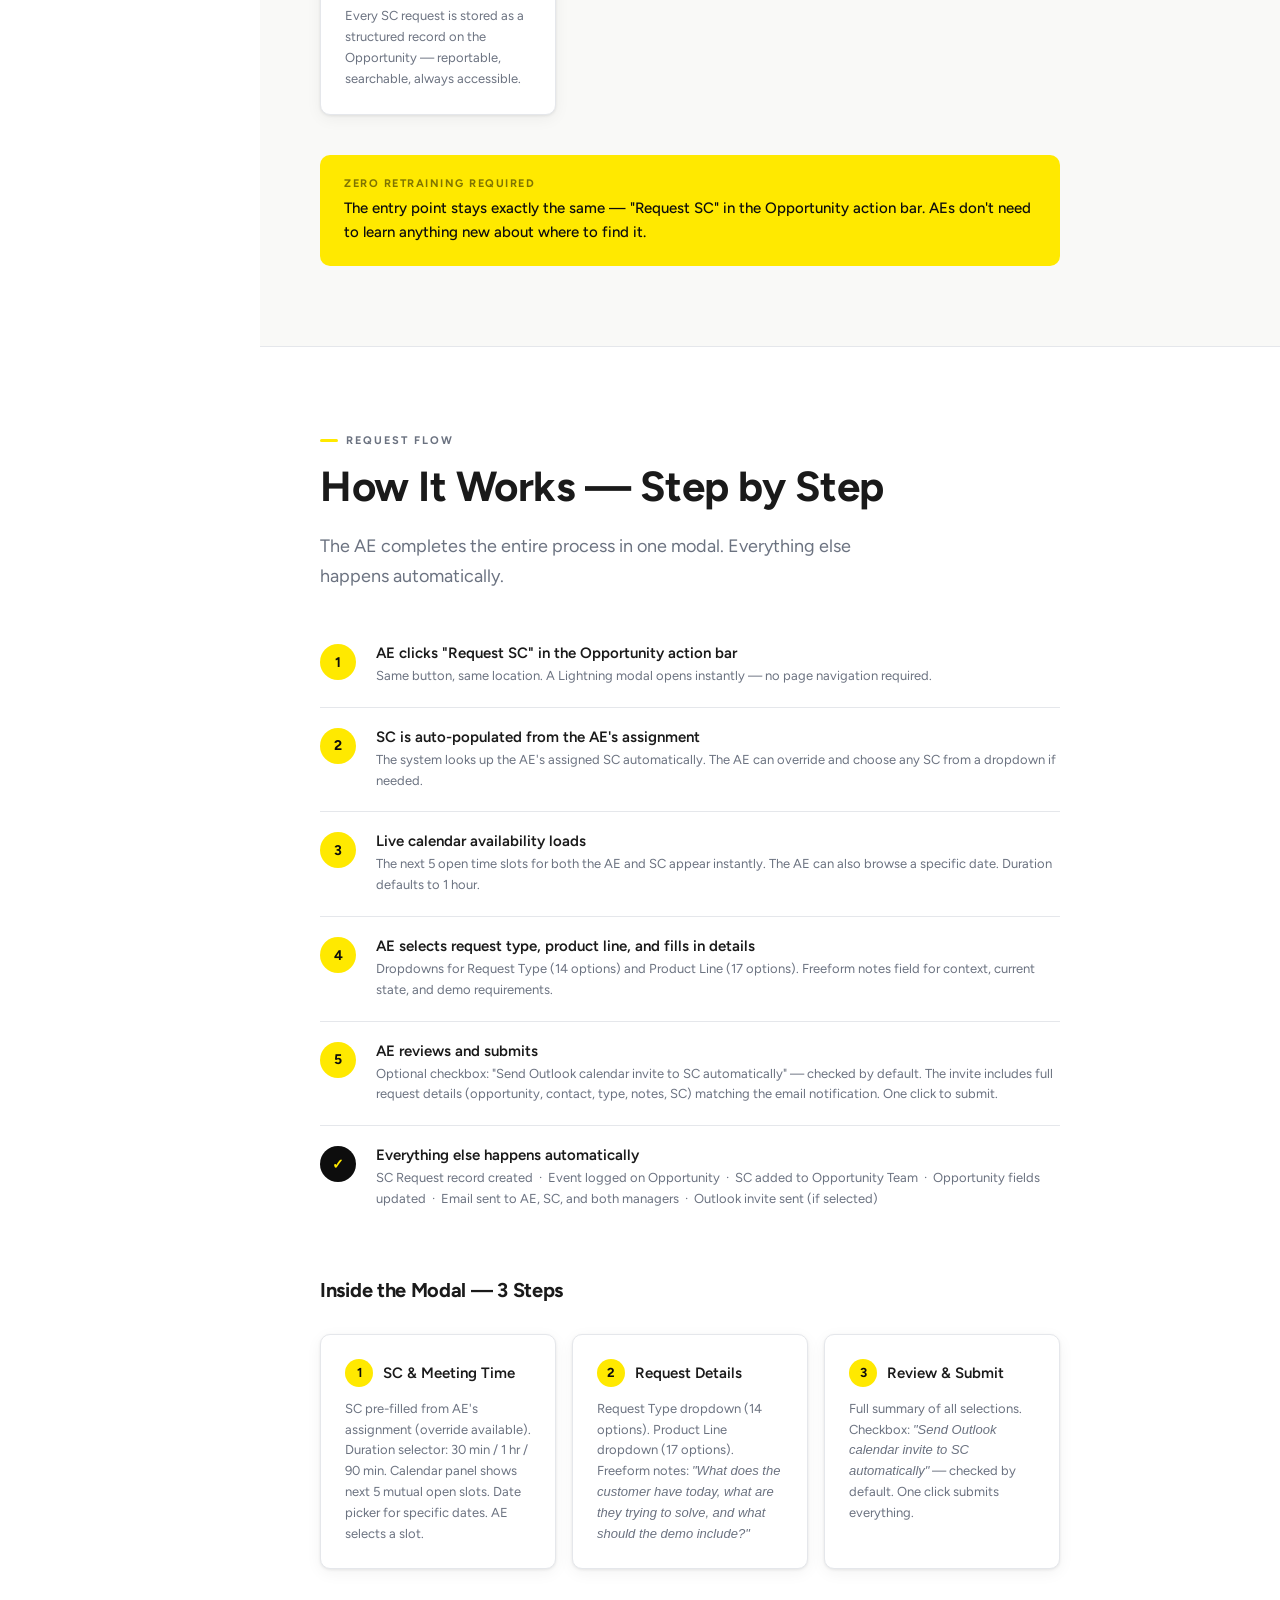
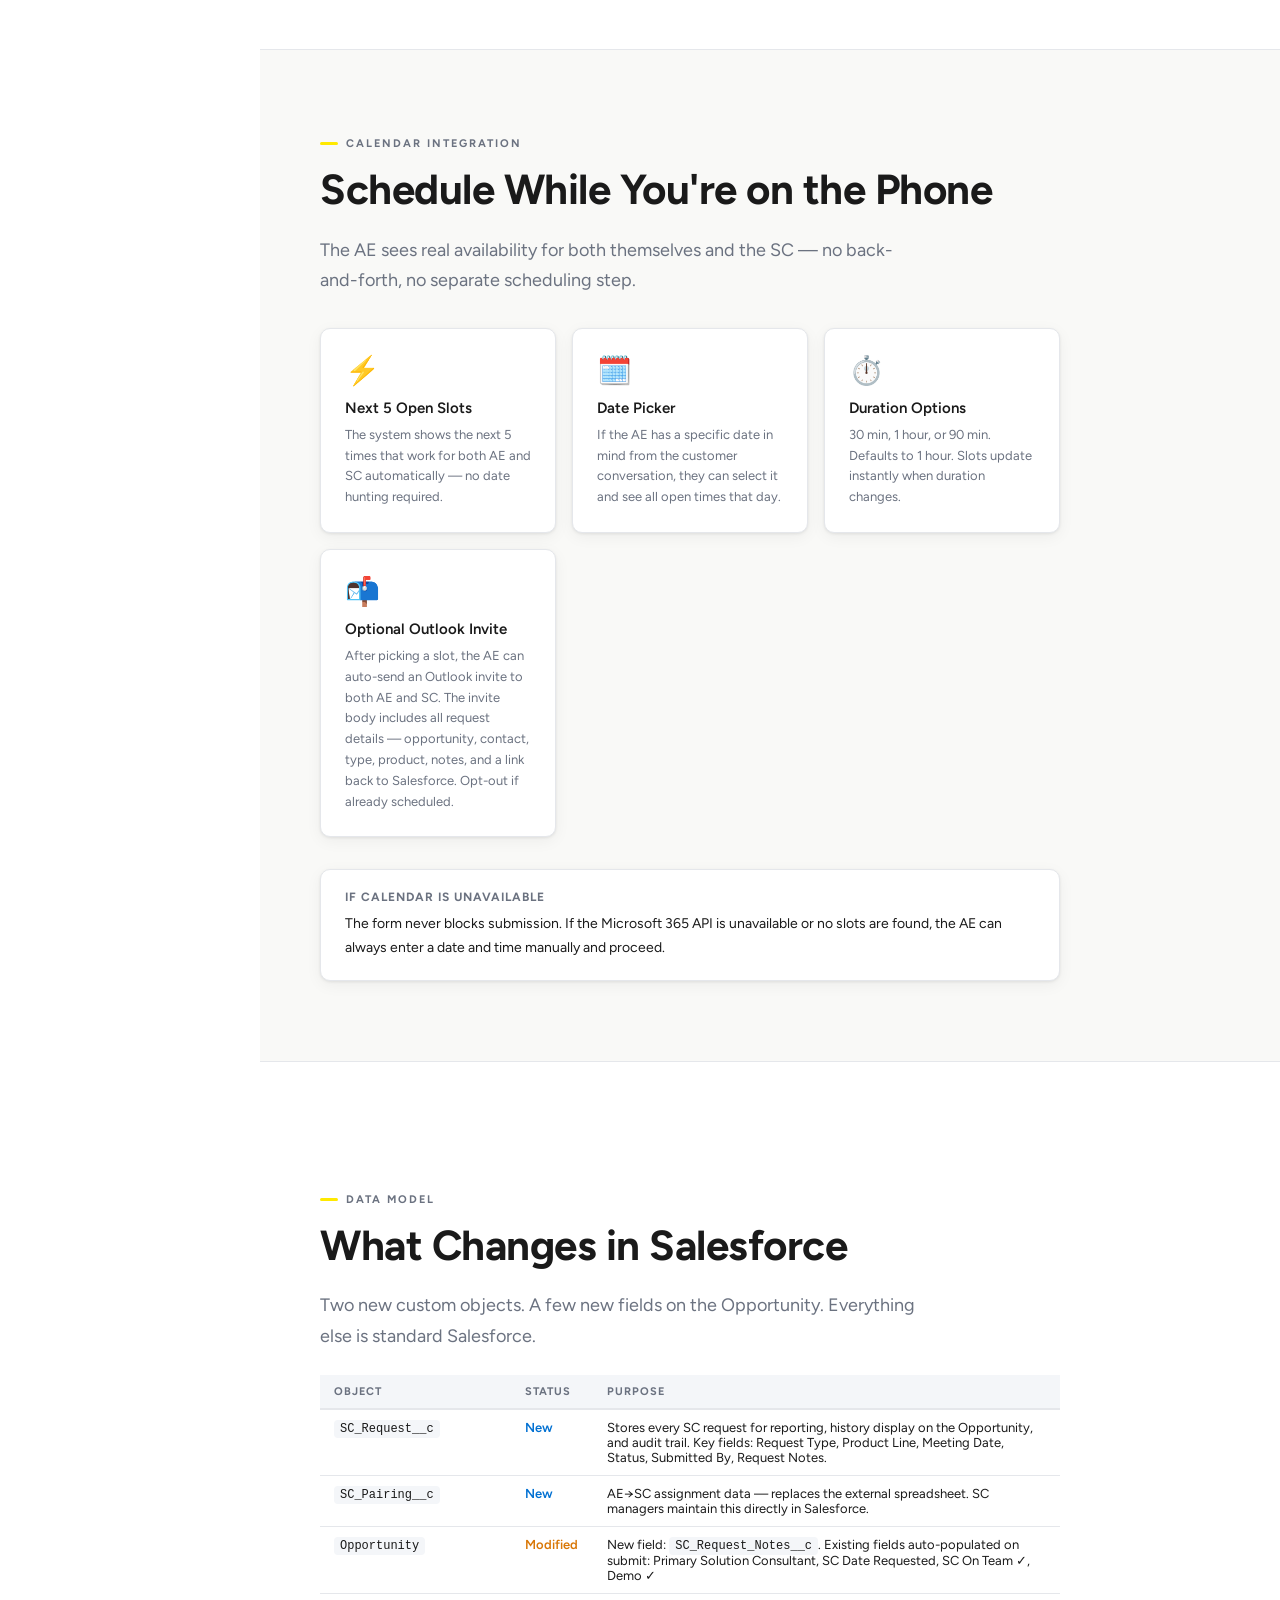
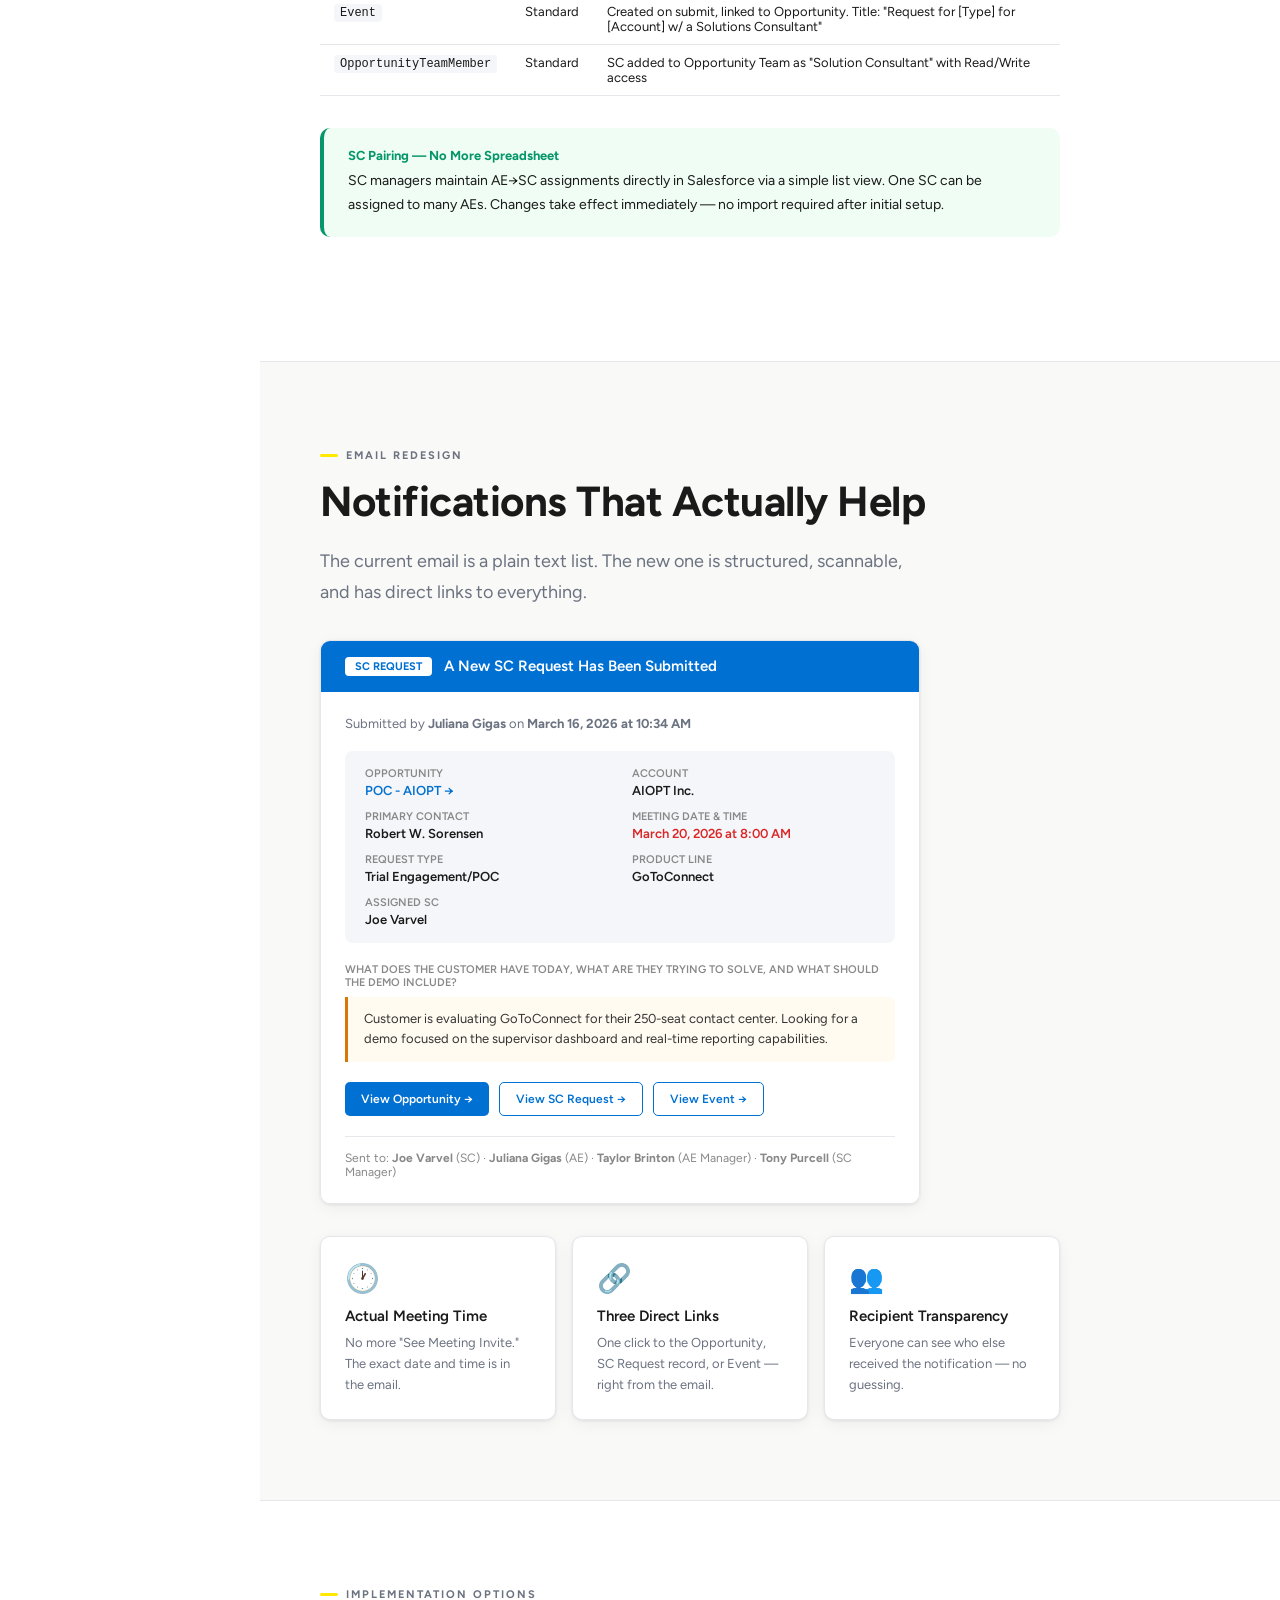
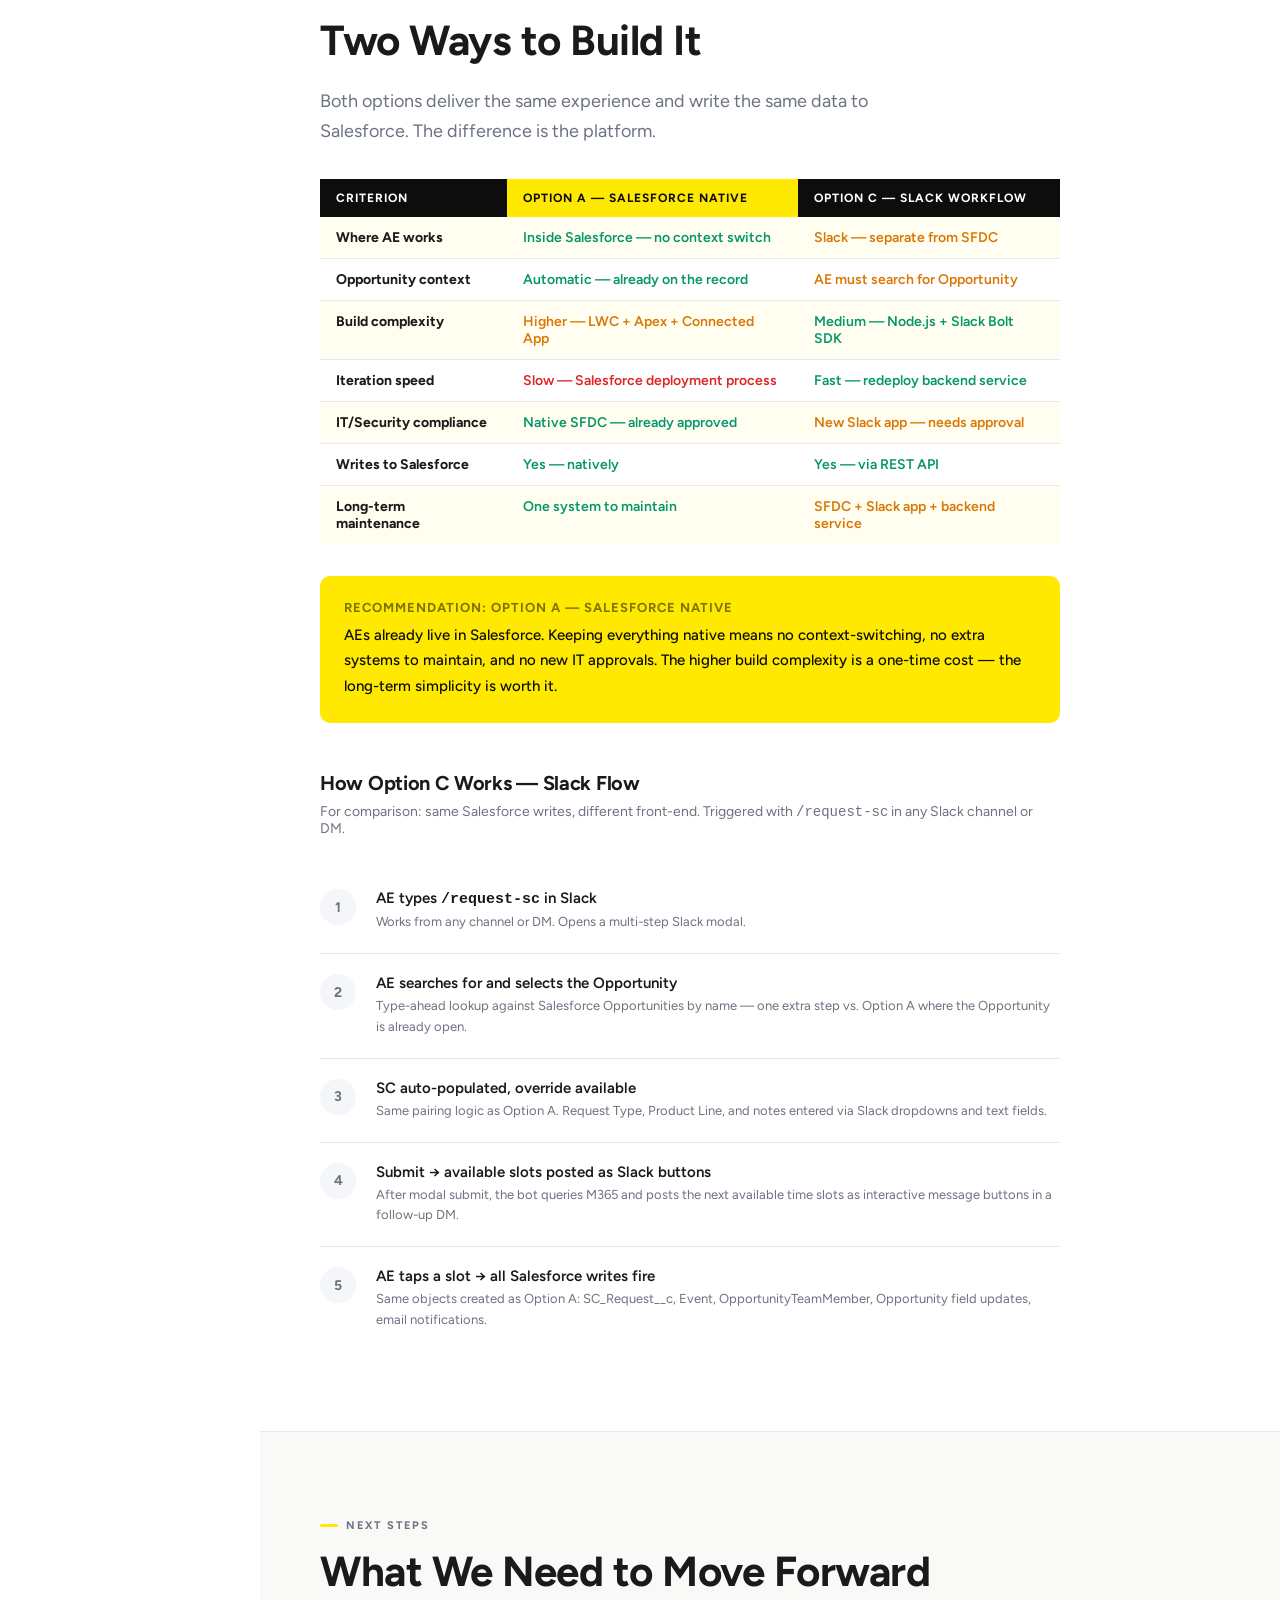
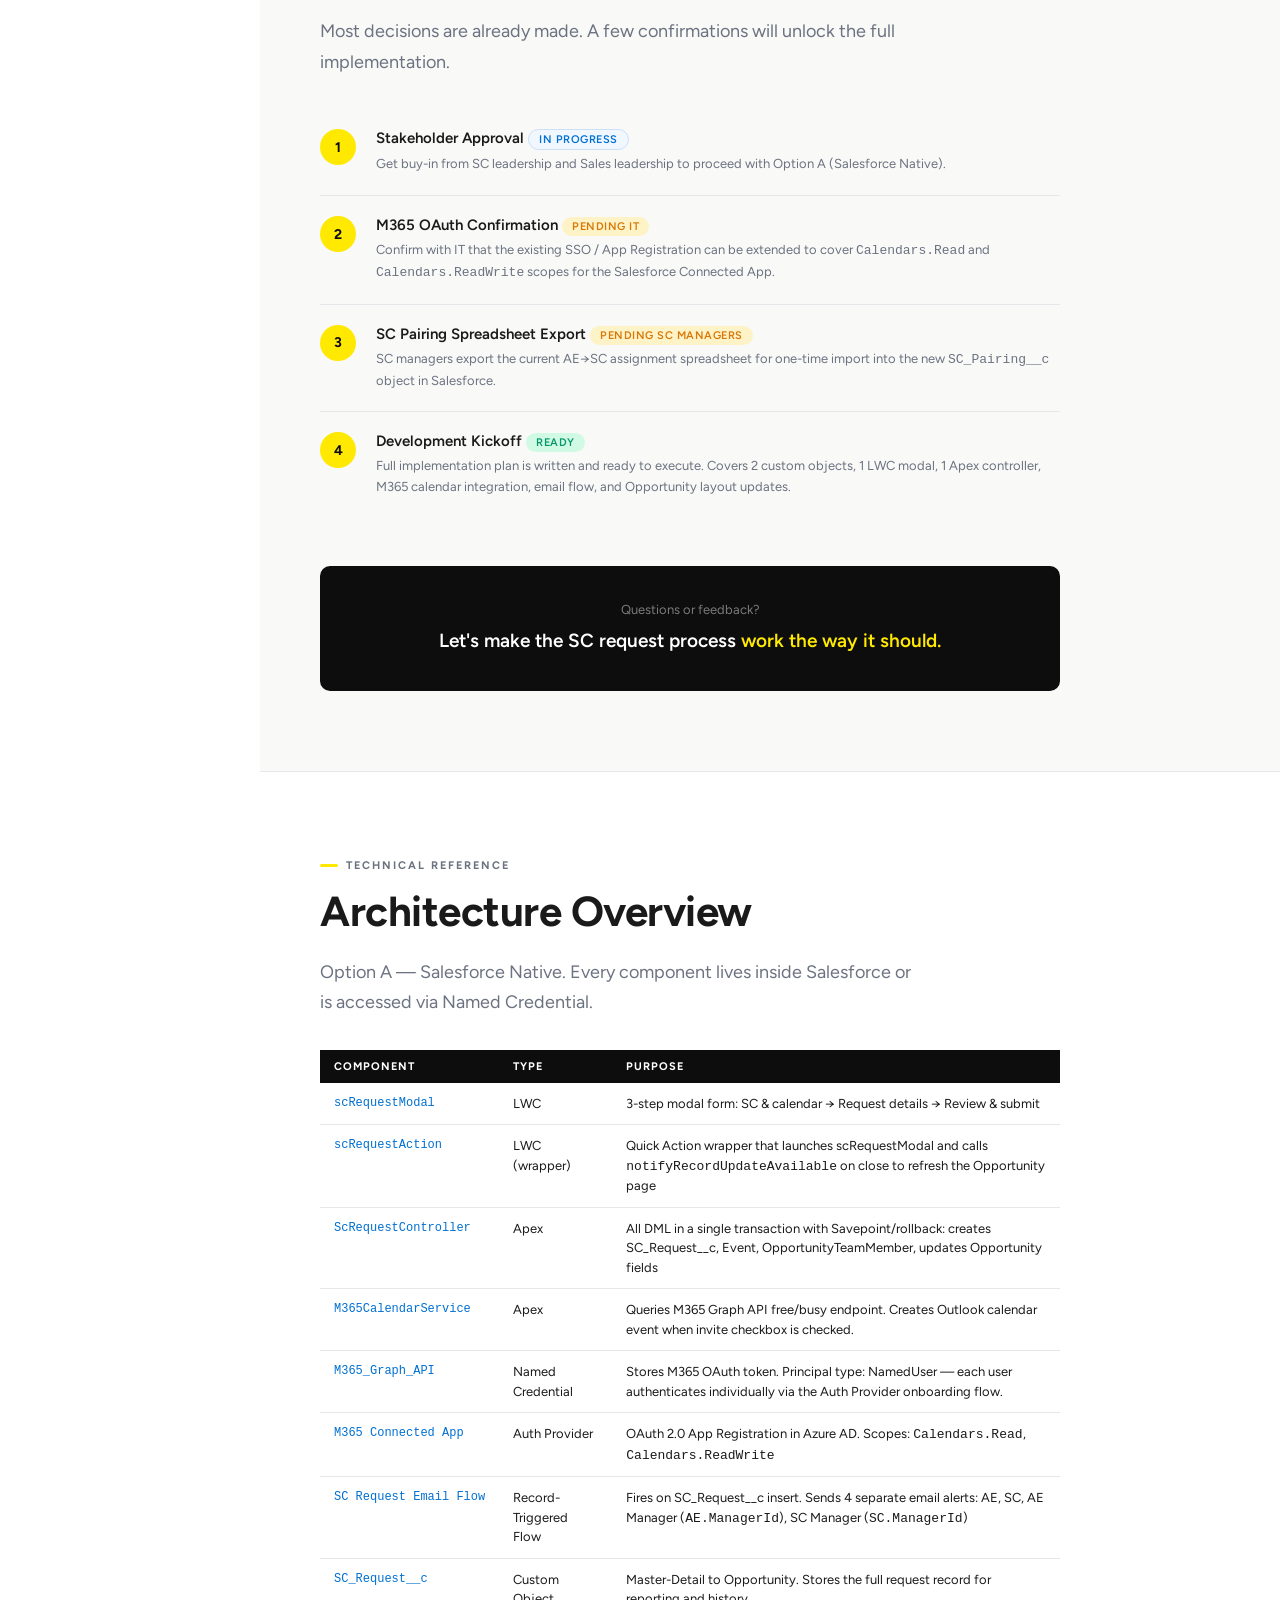
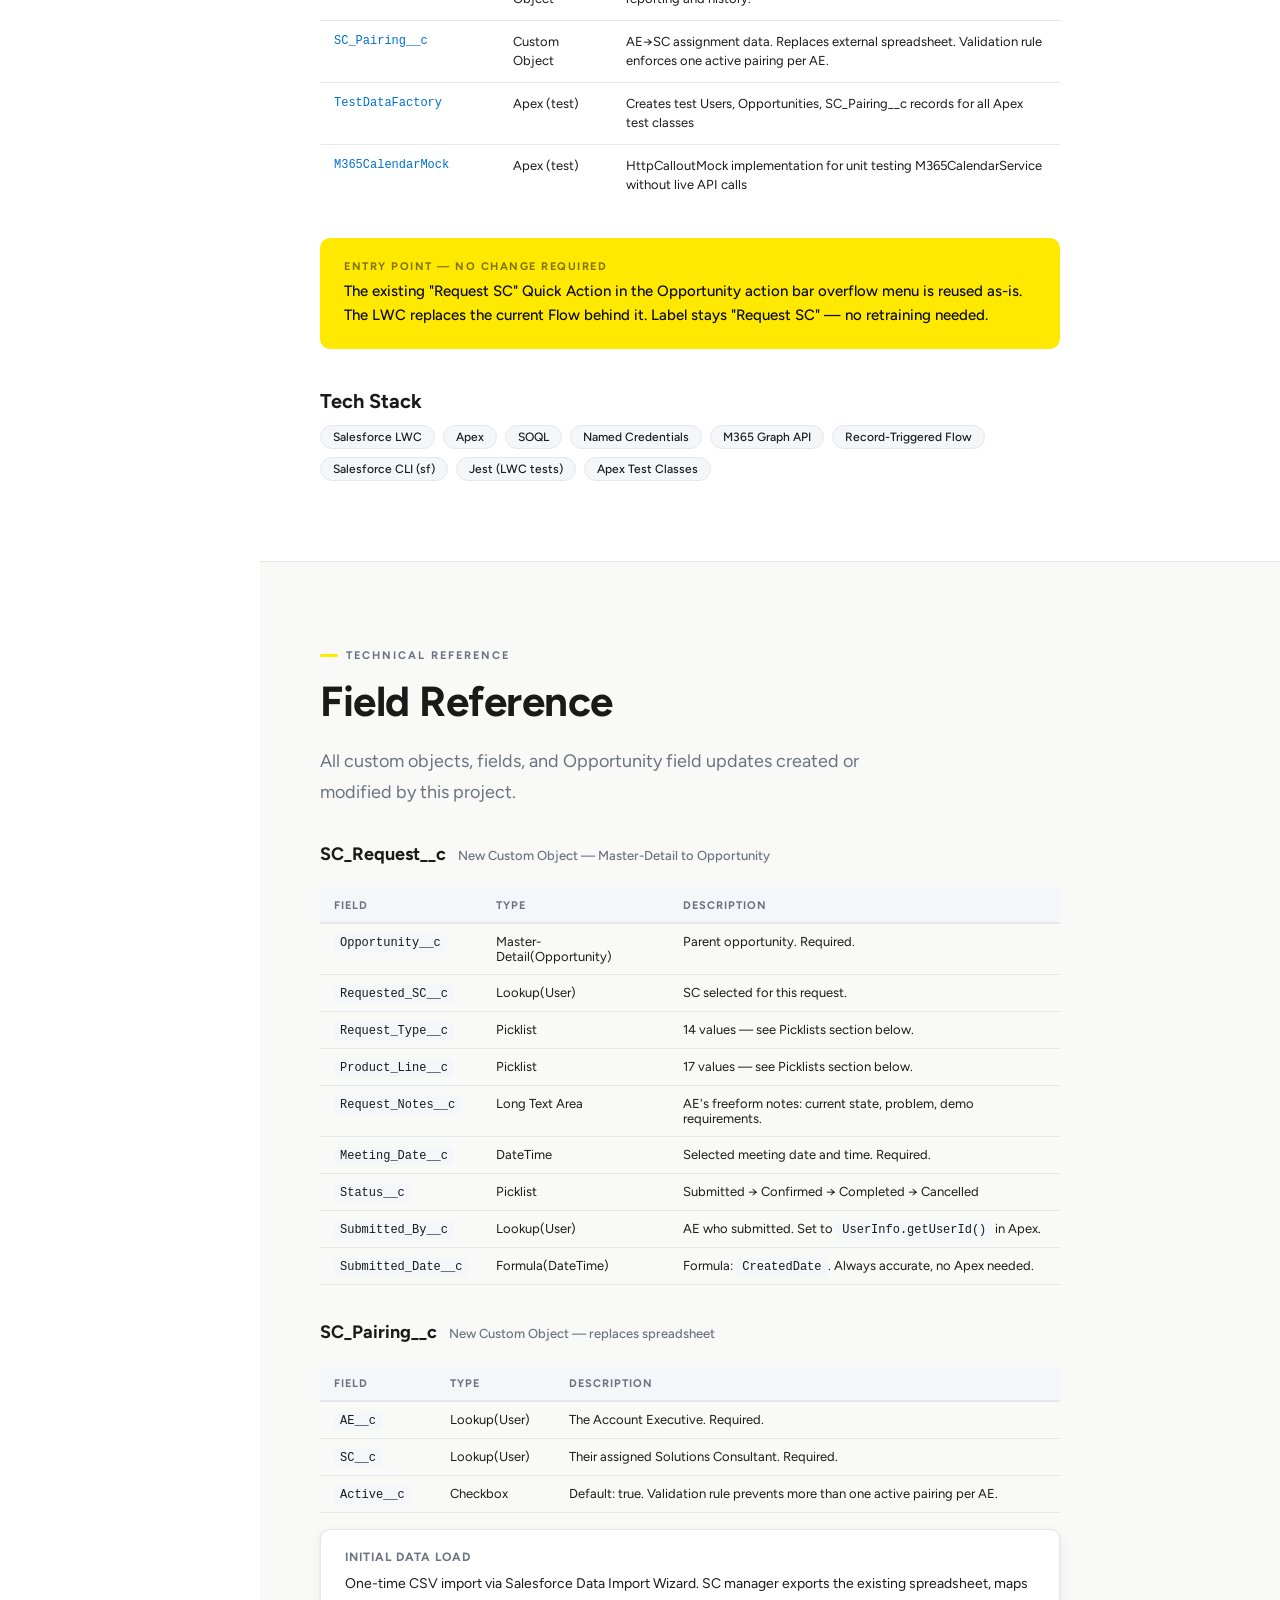
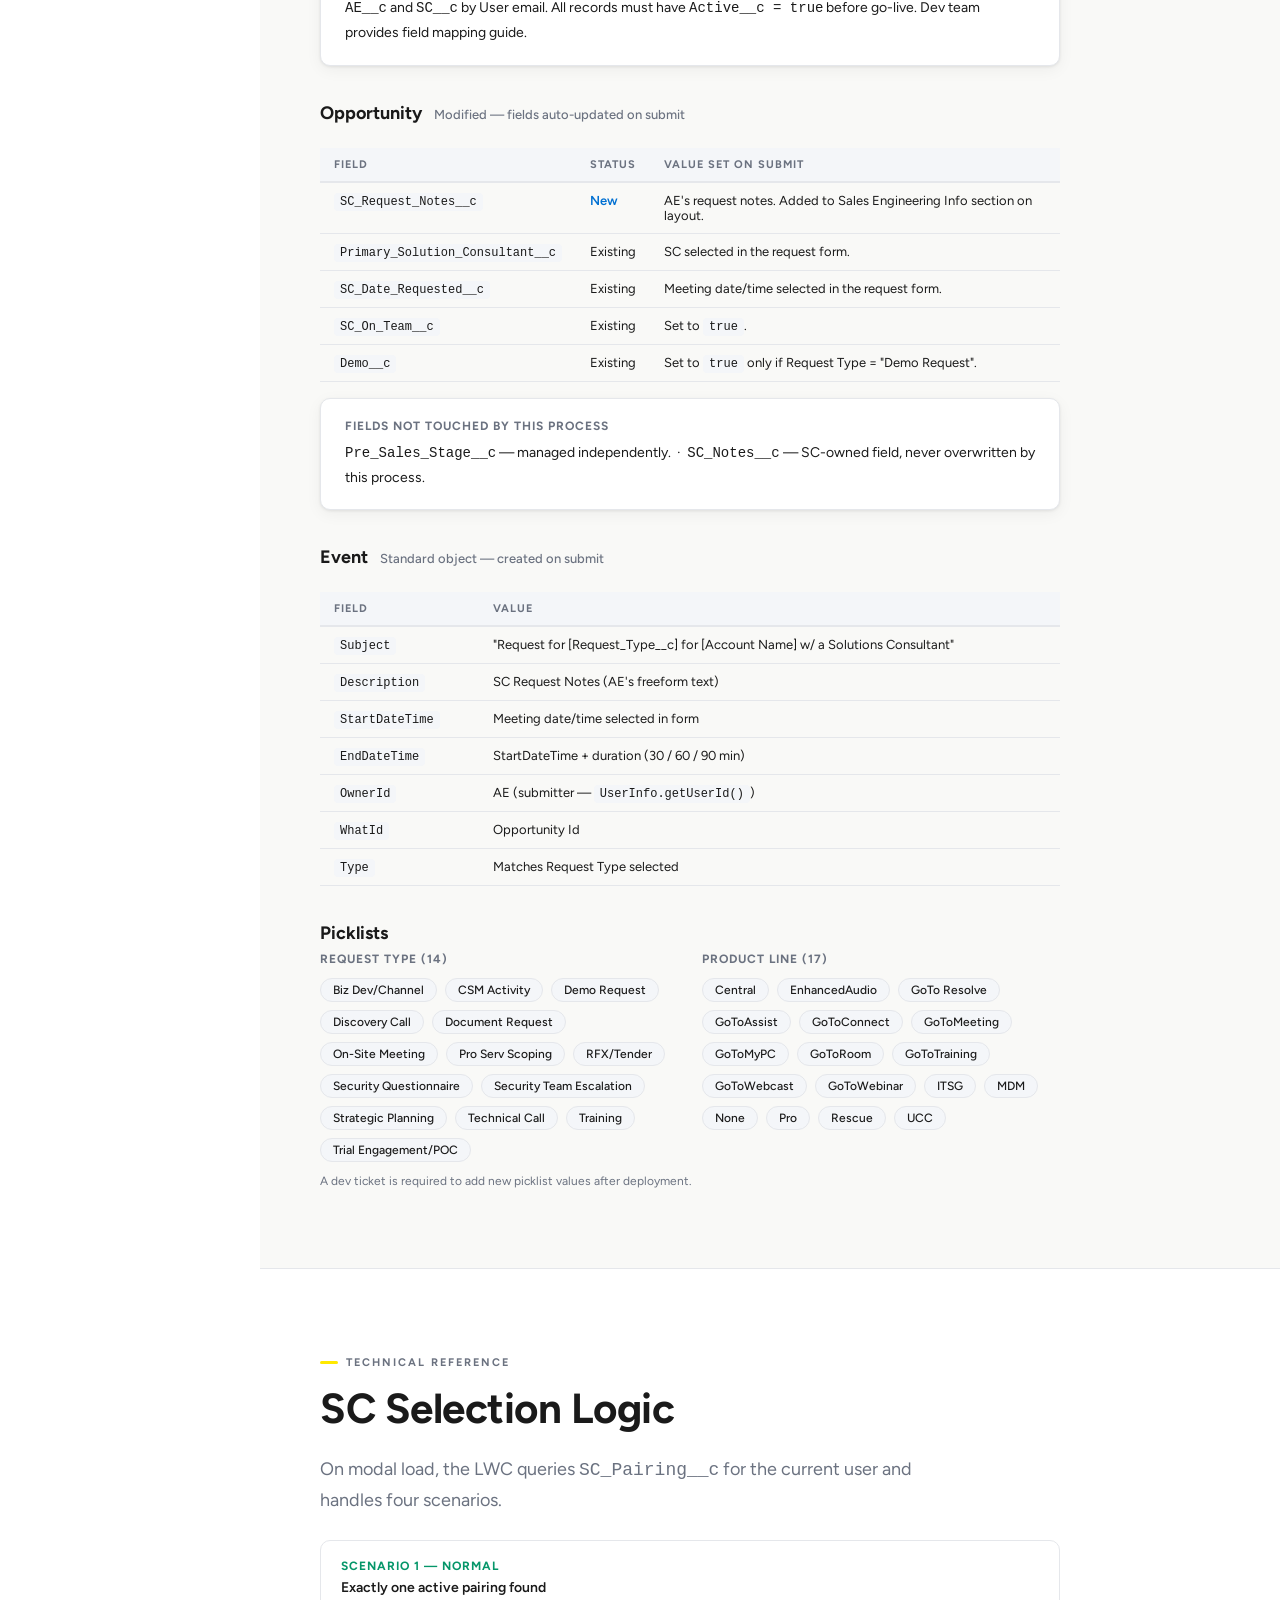
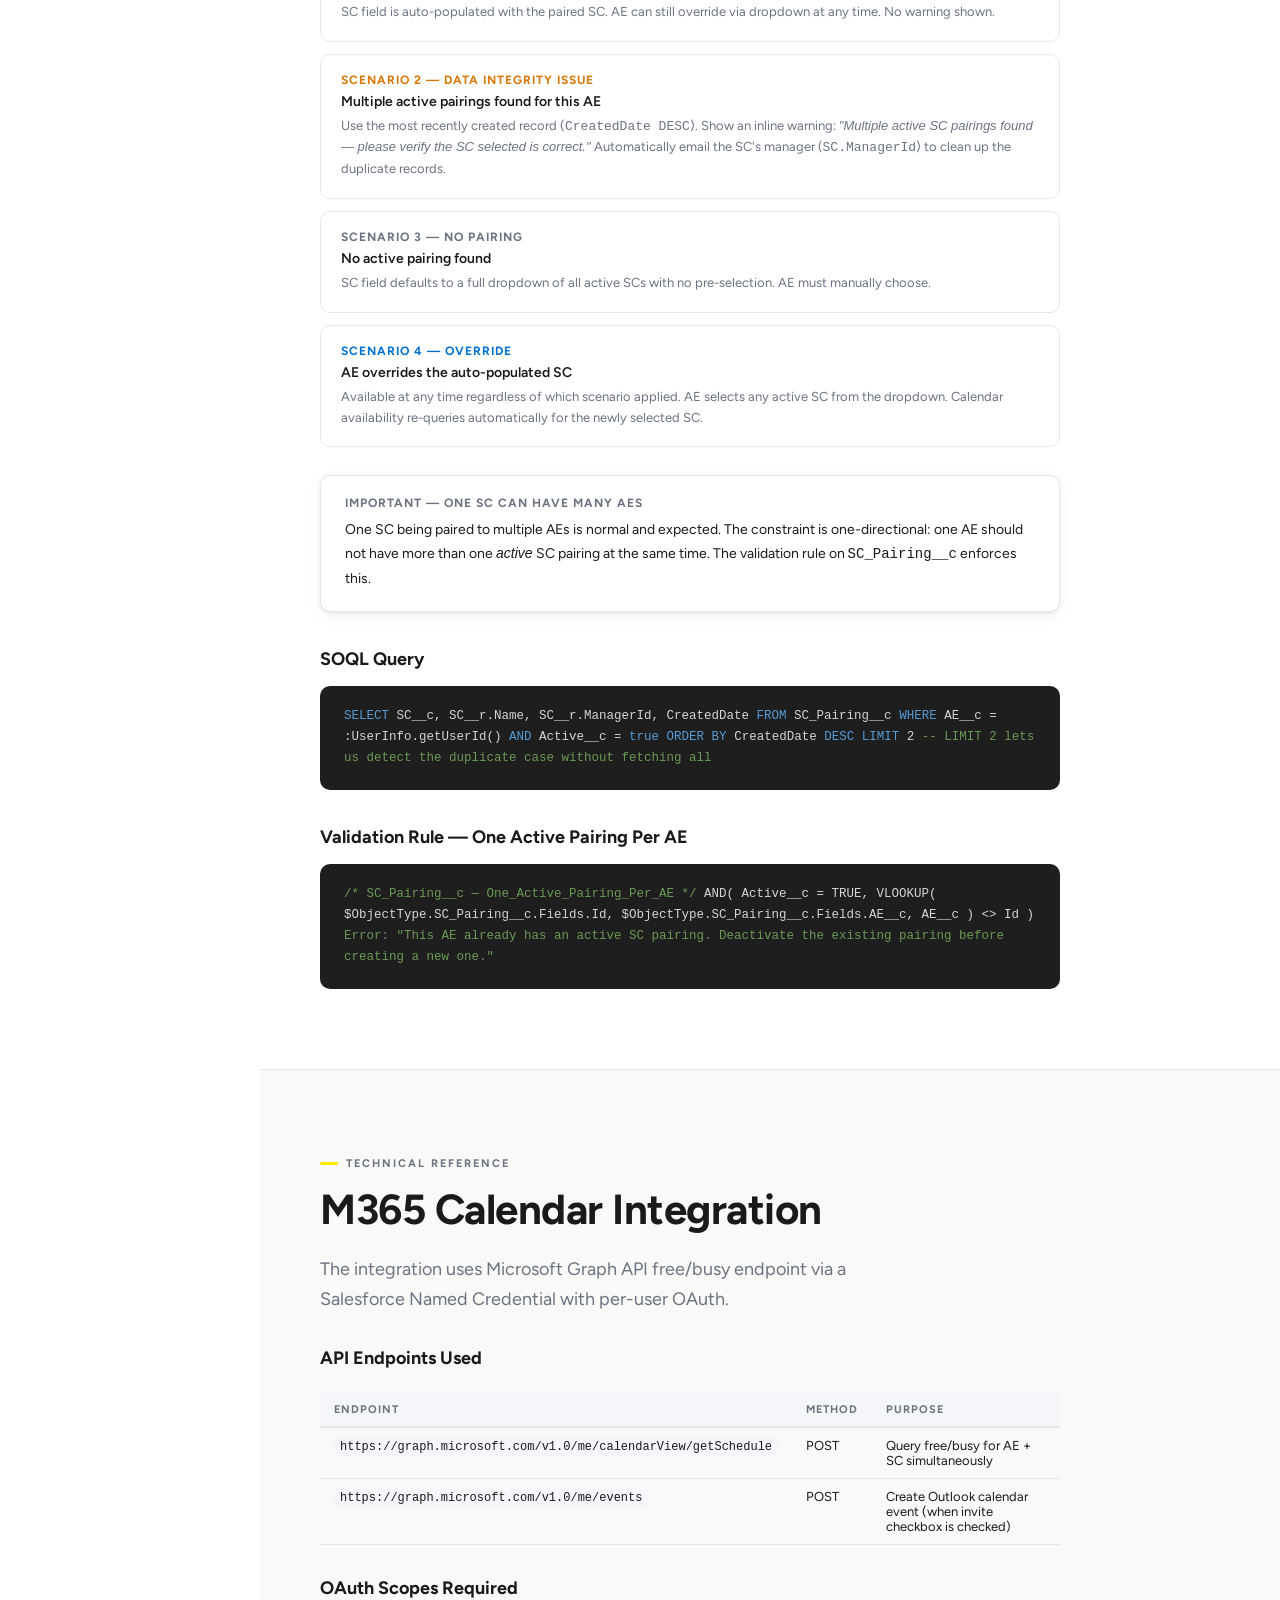
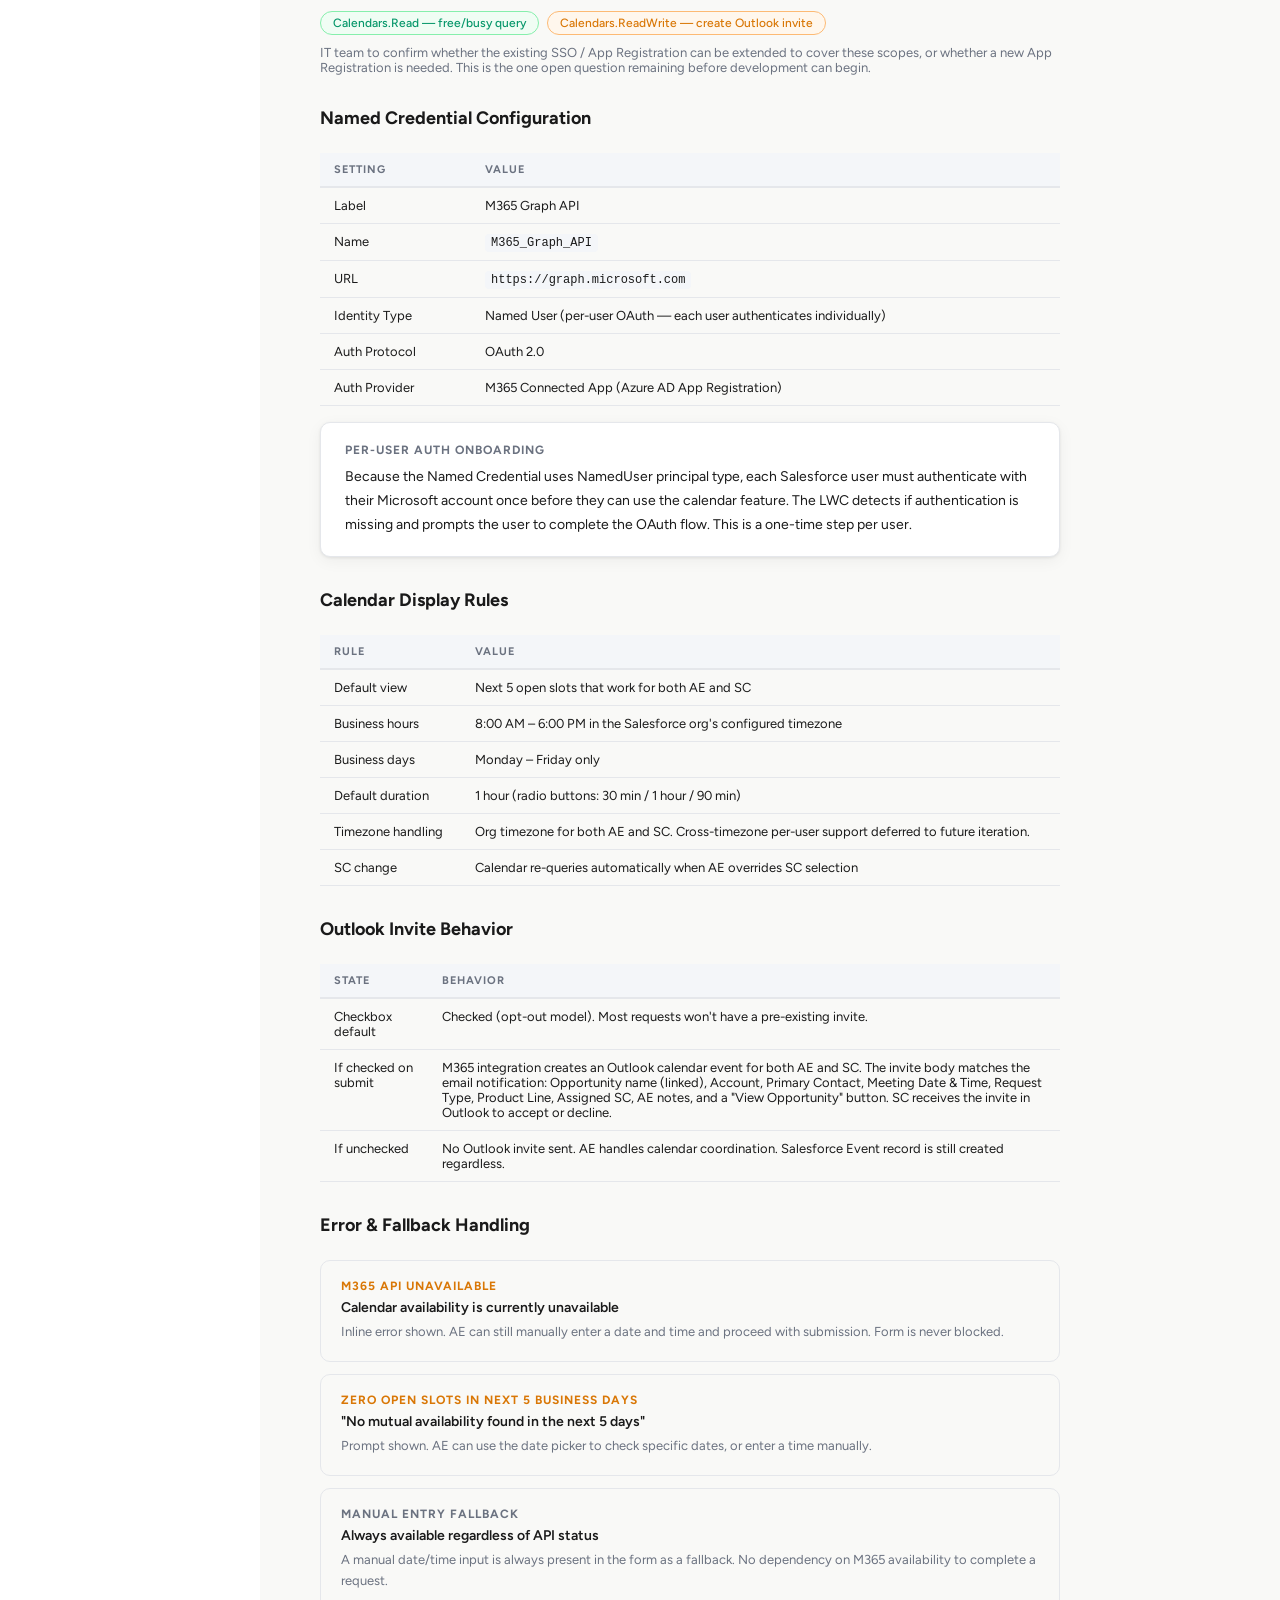
==== commit 3e73bc5b: "fix: fill 6 content gaps in presentation site - Add Account field to email mockup - Fix notes label " ====
--- a/docs/index.html
+++ b/docs/index.html
@@ -157,6 +157,31 @@
               </div>
             </div>
           </div>
+
+          <h2 style="font-size:20px;font-weight:700;margin-top:48px;margin-bottom:16px;letter-spacing:-0.3px">Inside the Modal — 3 Steps</h2>
+          <div class="cards">
+            <div class="card">
+              <div style="display:flex;align-items:center;gap:10px;margin-bottom:12px">
+                <div style="width:28px;height:28px;border-radius:50%;background:var(--goto-yellow);color:var(--goto-black);display:flex;align-items:center;justify-content:center;font-size:13px;font-weight:700;flex-shrink:0">1</div>
+                <h3 style="margin:0">SC &amp; Meeting Time</h3>
+              </div>
+              <p>SC pre-filled from AE's assignment (override available). Duration selector: 30 min / 1 hr / 90 min. Calendar panel shows next 5 mutual open slots. Date picker for specific dates. AE selects a slot.</p>
+            </div>
+            <div class="card">
+              <div style="display:flex;align-items:center;gap:10px;margin-bottom:12px">
+                <div style="width:28px;height:28px;border-radius:50%;background:var(--goto-yellow);color:var(--goto-black);display:flex;align-items:center;justify-content:center;font-size:13px;font-weight:700;flex-shrink:0">2</div>
+                <h3 style="margin:0">Request Details</h3>
+              </div>
+              <p>Request Type dropdown (14 options). Product Line dropdown (17 options). Freeform notes: <em>"What does the customer have today, what are they trying to solve, and what should the demo include?"</em></p>
+            </div>
+            <div class="card">
+              <div style="display:flex;align-items:center;gap:10px;margin-bottom:12px">
+                <div style="width:28px;height:28px;border-radius:50%;background:var(--goto-yellow);color:var(--goto-black);display:flex;align-items:center;justify-content:center;font-size:13px;font-weight:700;flex-shrink:0">3</div>
+                <h3 style="margin:0">Review &amp; Submit</h3>
+              </div>
+              <p>Full summary of all selections. Checkbox: <em>"Send Outlook calendar invite to SC automatically"</em> — checked by default. One click submits everything.</p>
+            </div>
+          </div>
         </div>
       </section>
 
@@ -213,7 +238,7 @@
               <tr>
                 <td><code>SC_Request__c</code></td>
                 <td><span class="new">New</span></td>
-                <td>Stores every SC request for reporting, history display on the Opportunity, and audit trail</td>
+                <td>Stores every SC request for reporting, history display on the Opportunity, and audit trail. Key fields: Request Type, Product Line, Meeting Date, Status, Submitted By, Request Notes.</td>
               </tr>
               <tr>
                 <td><code>SC_Pairing__c</code></td>
@@ -263,8 +288,16 @@
                   <div class="email-field-value link">POC - AIOPT →</div>
                 </div>
                 <div>
+                  <div class="email-field-label">Account</div>
+                  <div class="email-field-value">AIOPT Inc.</div>
+                </div>
+                <div>
                   <div class="email-field-label">Primary Contact</div>
                   <div class="email-field-value">Robert W. Sorensen</div>
+                </div>
+                <div>
+                  <div class="email-field-label">Meeting Date &amp; Time</div>
+                  <div class="email-field-value date">March 20, 2026 at 8:00 AM</div>
                 </div>
                 <div>
                   <div class="email-field-label">Request Type</div>
@@ -278,13 +311,9 @@
                   <div class="email-field-label">Assigned SC</div>
                   <div class="email-field-value">Joe Varvel</div>
                 </div>
-                <div>
-                  <div class="email-field-label">Meeting Date &amp; Time</div>
-                  <div class="email-field-value date">March 20, 2026 at 8:00 AM</div>
-                </div>
               </div>
               <div class="email-notes">
-                <div class="email-notes-label">What does the customer want to achieve / solve?</div>
+                <div class="email-notes-label">What does the customer have today, what are they trying to solve, and what should the demo include?</div>
                 <div class="email-notes-body">Customer is evaluating GoToConnect for their 250-seat contact center. Looking for a demo focused on the supervisor dashboard and real-time reporting capabilities.</div>
               </div>
               <div class="email-actions">
@@ -372,6 +401,46 @@
           <div class="rec-block">
             <div class="rec-block-label">Recommendation: Option A — Salesforce Native</div>
             <div class="rec-block-body">AEs already live in Salesforce. Keeping everything native means no context-switching, no extra systems to maintain, and no new IT approvals. The higher build complexity is a one-time cost — the long-term simplicity is worth it.</div>
+          </div>
+
+          <h2 style="font-size:20px;font-weight:700;margin-top:48px;margin-bottom:8px;letter-spacing:-0.3px">How Option C Works — Slack Flow</h2>
+          <p style="font-size:14px;color:var(--text-muted);margin-bottom:20px">For comparison: same Salesforce writes, different front-end. Triggered with <code>/request-sc</code> in any Slack channel or DM.</p>
+          <div class="steps">
+            <div class="step">
+              <div class="step-num" style="background:#f4f6f9;color:var(--text-muted)">1</div>
+              <div class="step-body">
+                <h3>AE types <code>/request-sc</code> in Slack</h3>
+                <p>Works from any channel or DM. Opens a multi-step Slack modal.</p>
+              </div>
+            </div>
+            <div class="step">
+              <div class="step-num" style="background:#f4f6f9;color:var(--text-muted)">2</div>
+              <div class="step-body">
+                <h3>AE searches for and selects the Opportunity</h3>
+                <p>Type-ahead lookup against Salesforce Opportunities by name — one extra step vs. Option A where the Opportunity is already open.</p>
+              </div>
+            </div>
+            <div class="step">
+              <div class="step-num" style="background:#f4f6f9;color:var(--text-muted)">3</div>
+              <div class="step-body">
+                <h3>SC auto-populated, override available</h3>
+                <p>Same pairing logic as Option A. Request Type, Product Line, and notes entered via Slack dropdowns and text fields.</p>
+              </div>
+            </div>
+            <div class="step">
+              <div class="step-num" style="background:#f4f6f9;color:var(--text-muted)">4</div>
+              <div class="step-body">
+                <h3>Submit → available slots posted as Slack buttons</h3>
+                <p>After modal submit, the bot queries M365 and posts the next available time slots as interactive message buttons in a follow-up DM.</p>
+              </div>
+            </div>
+            <div class="step">
+              <div class="step-num" style="background:#f4f6f9;color:var(--text-muted)">5</div>
+              <div class="step-body">
+                <h3>AE taps a slot → all Salesforce writes fire</h3>
+                <p>Same objects created as Option A: SC_Request__c, Event, OpportunityTeamMember, Opportunity field updates, email notifications.</p>
+              </div>
+            </div>
           </div>
         </div>
       </section>
@@ -821,6 +890,7 @@
             <li class="resolved"><span class="q-icon">✅</span><div class="q-body"><strong>Email template format</strong><span>HTML template with GoTo brand header, 2-column grid, 3 CTA buttons, recipient footer.</span></div></li>
             <li class="resolved"><span class="q-icon">✅</span><div class="q-body"><strong>Default meeting duration</strong><span>1 hour confirmed.</span></div></li>
             <li class="resolved"><span class="q-icon">✅</span><div class="q-body"><strong>Outlook invite model</strong><span>Opt-out (checked by default). AE unchecks if call already scheduled.</span></div></li>
+            <li class="resolved"><span class="q-icon">✅</span><div class="q-body"><strong>Outlook invite body content</strong><span>HTML body matching the email notification — Opportunity (linked), Account, Primary Contact, Meeting Date &amp; Time, Request Type, Product Line, Assigned SC, AE notes, and a "View Opportunity" button. Both AE and SC added as required attendees.</span></div></li>
           </ul>
         </div>
       </section>
